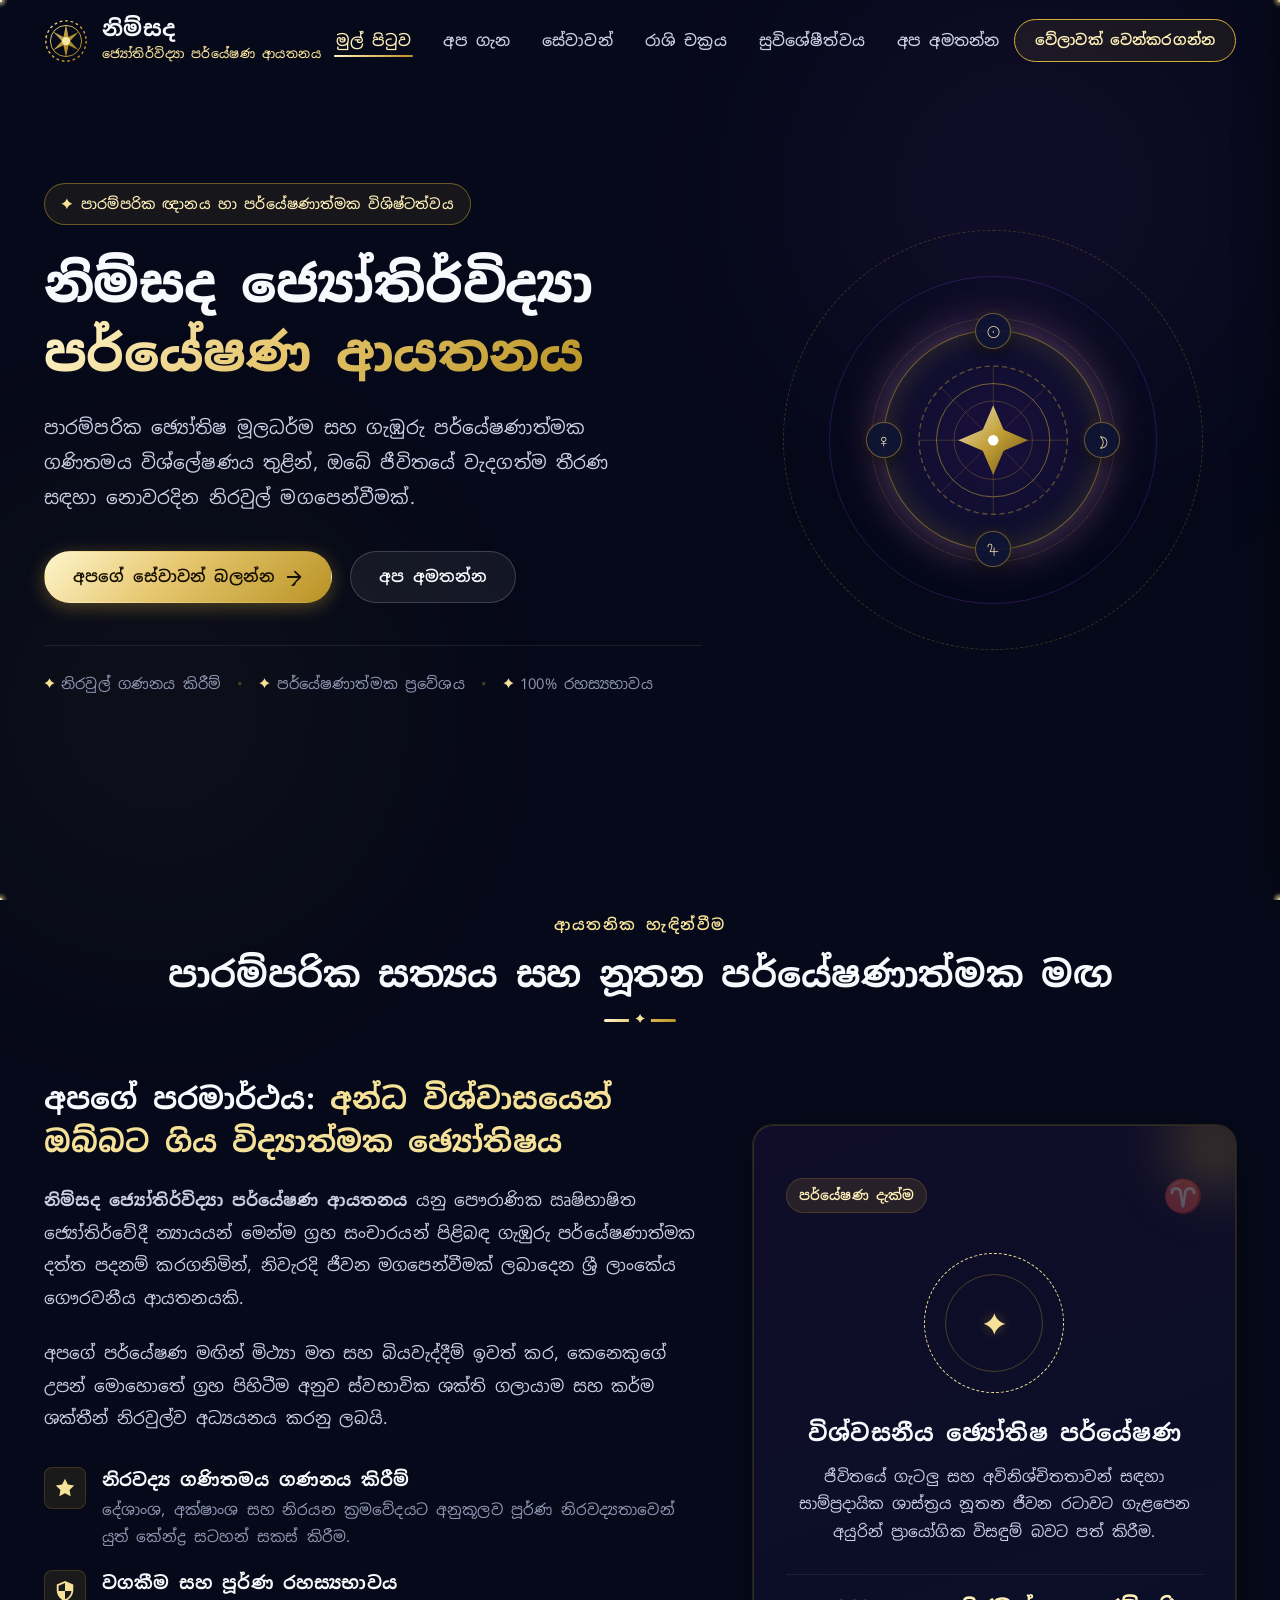
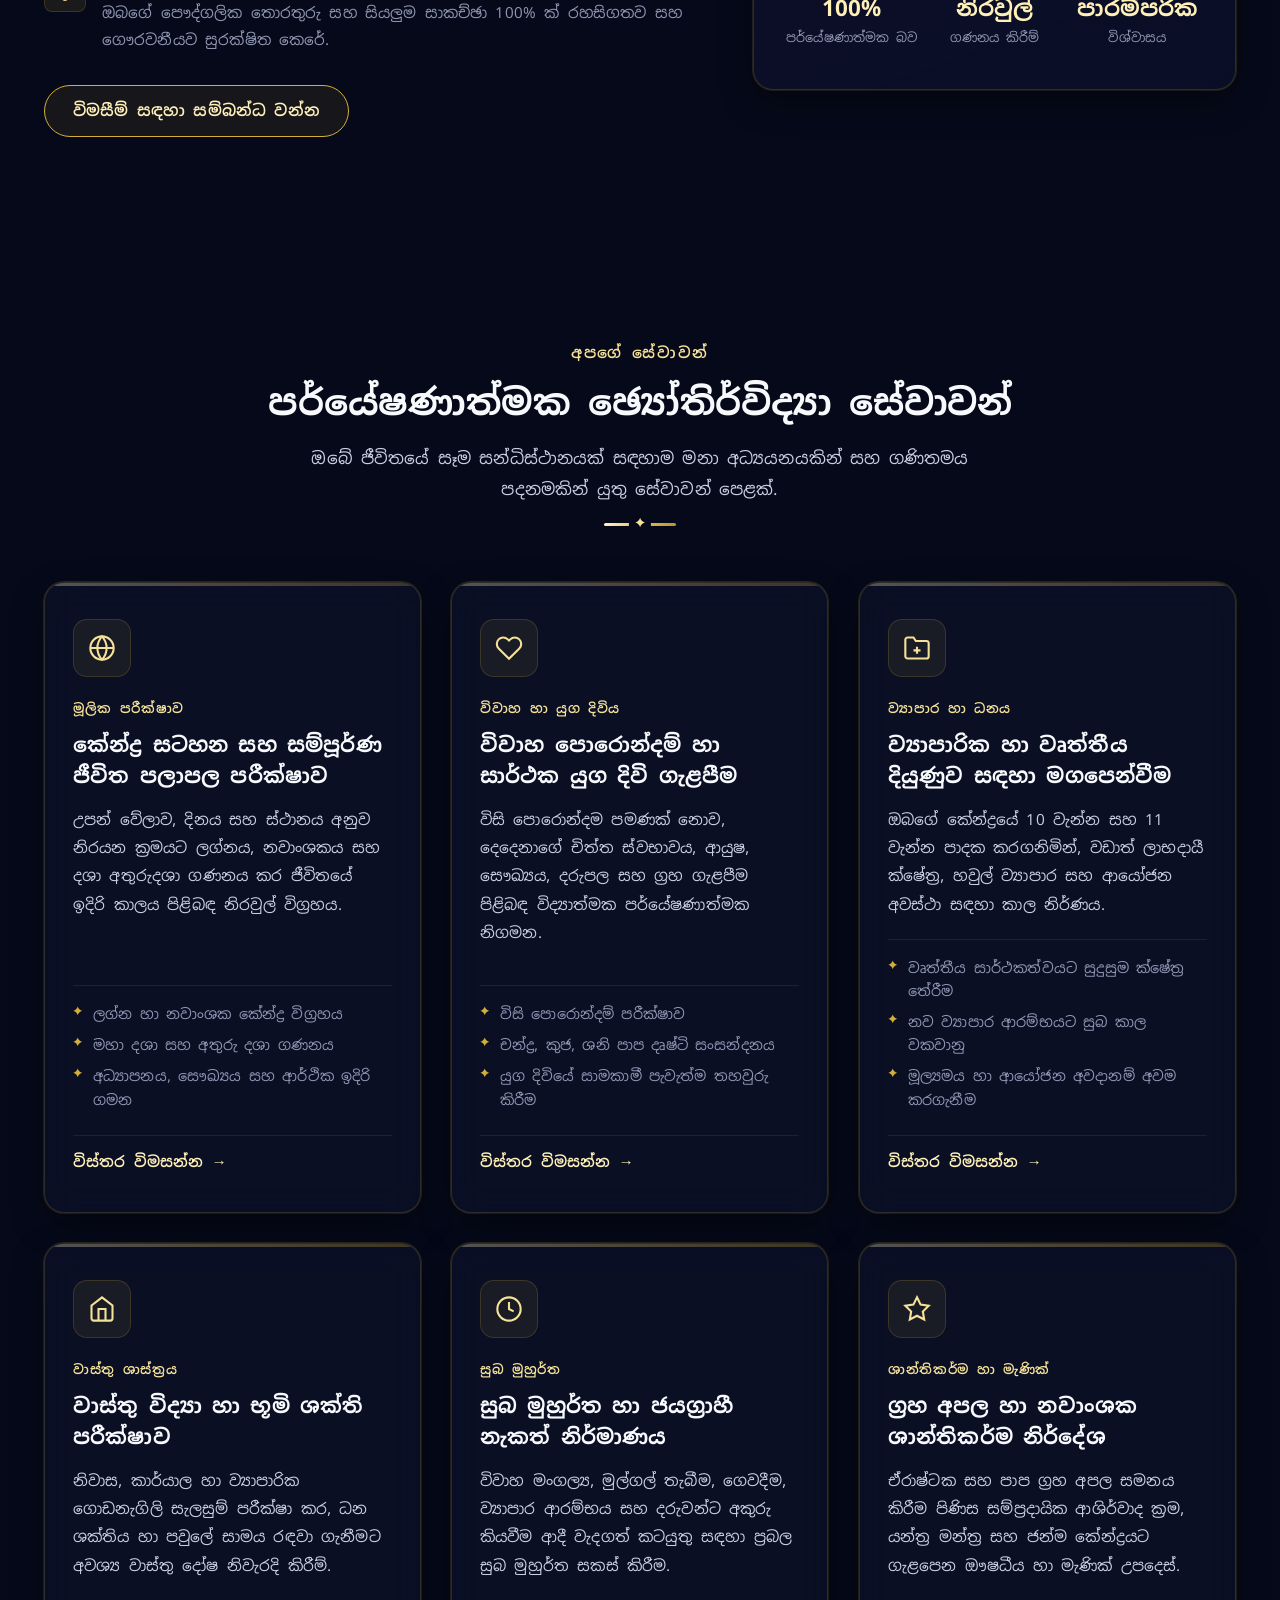
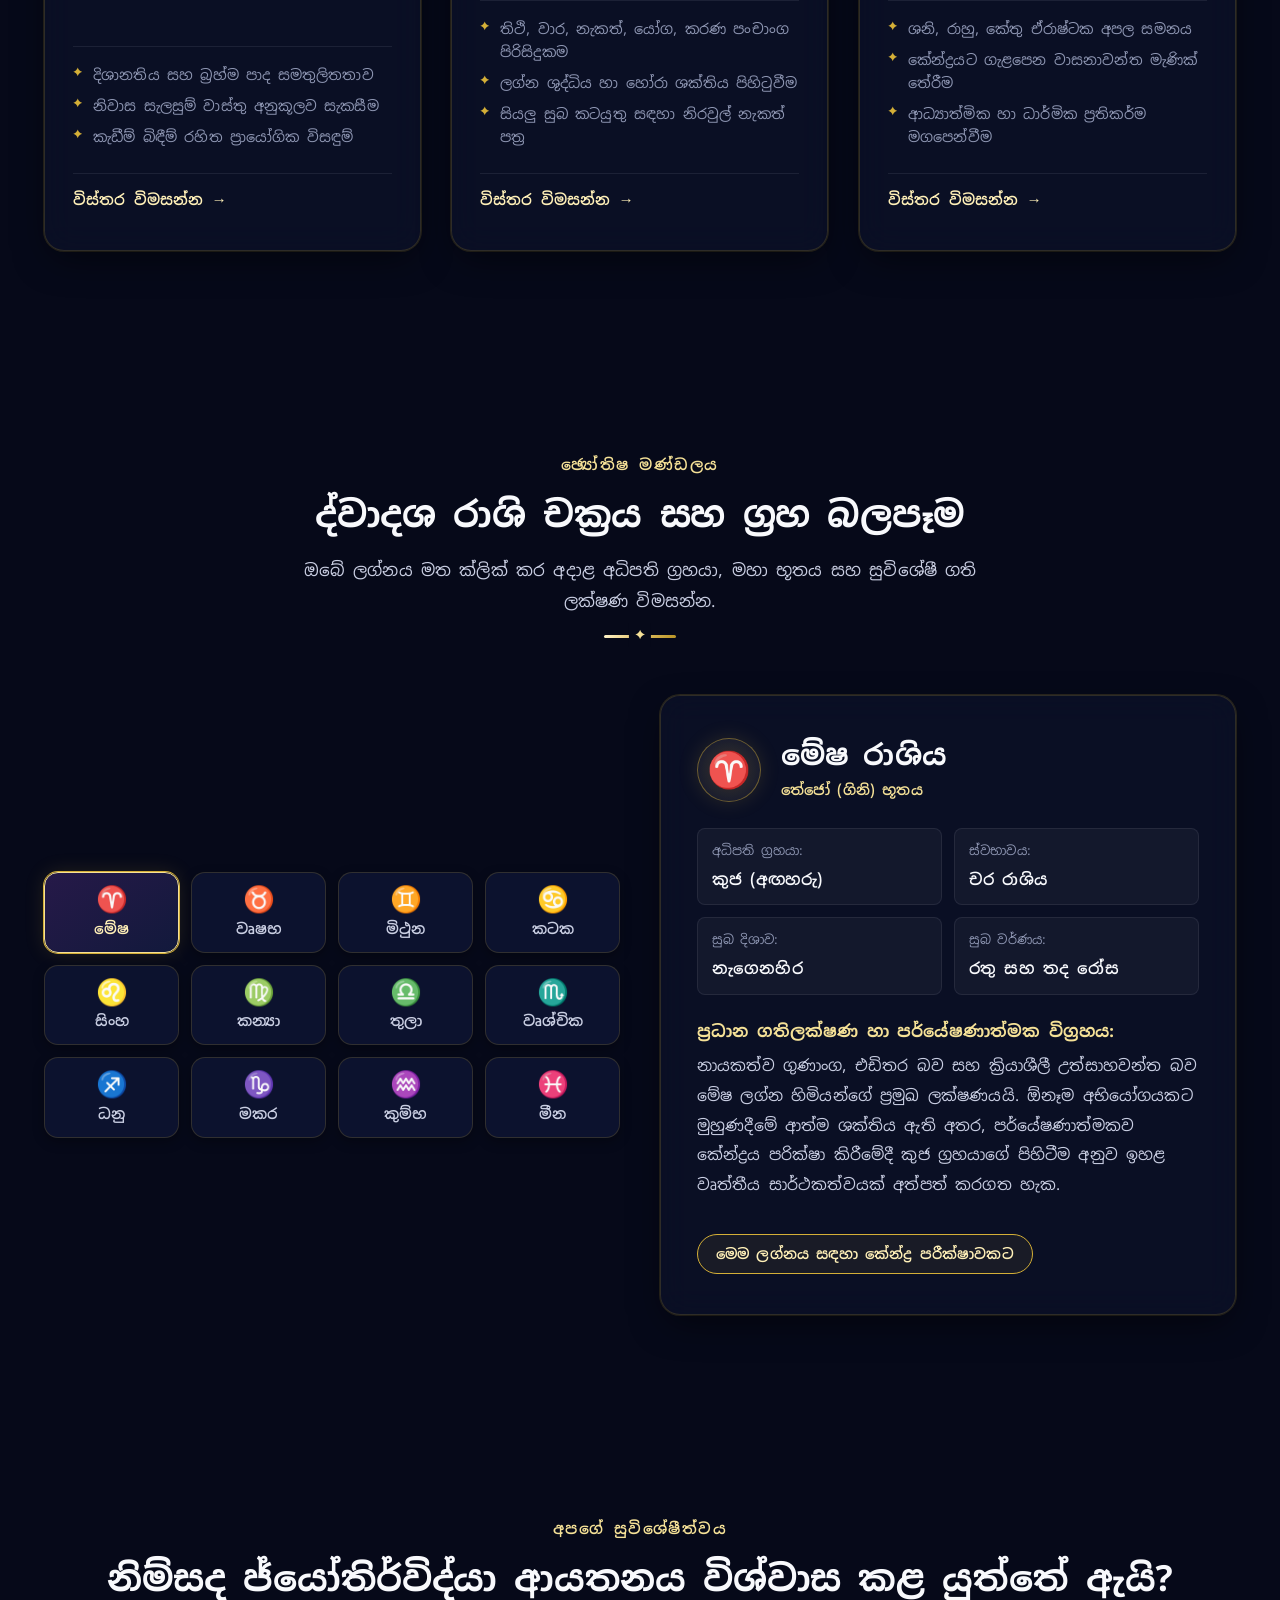
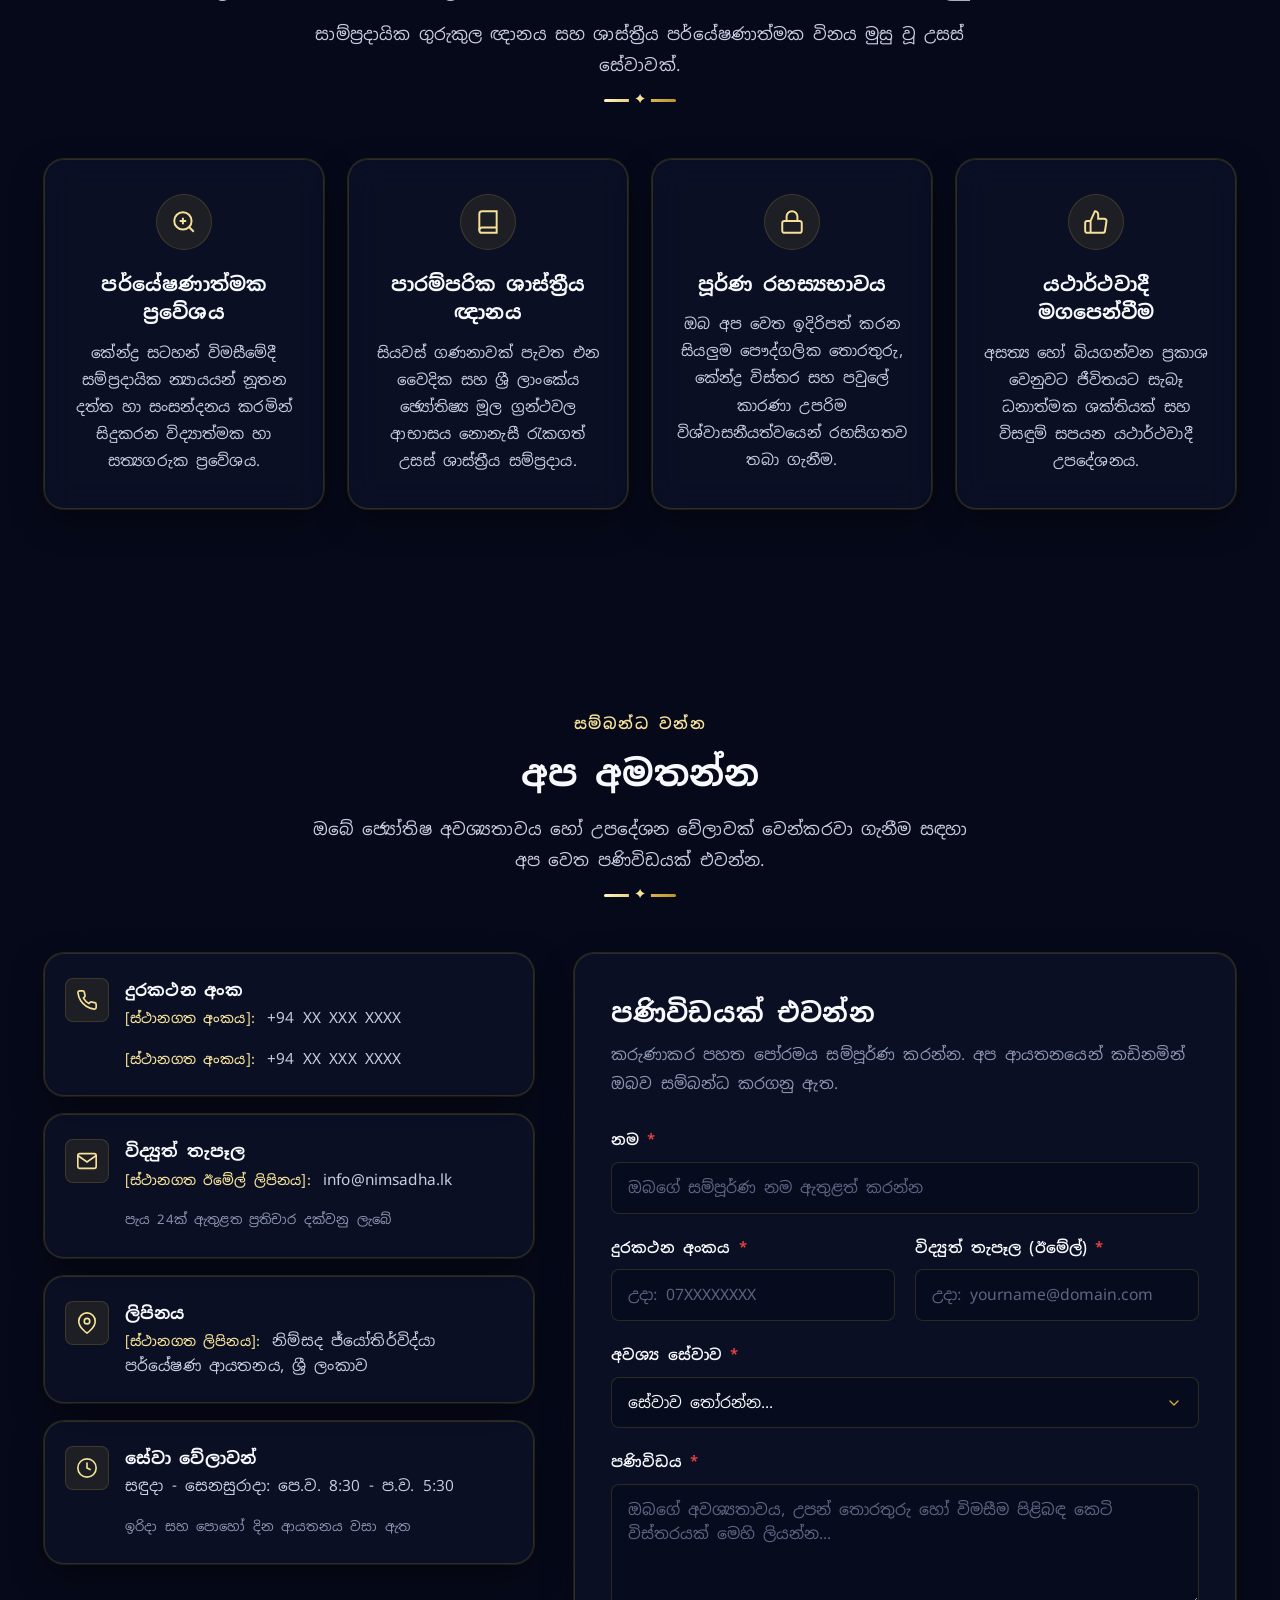
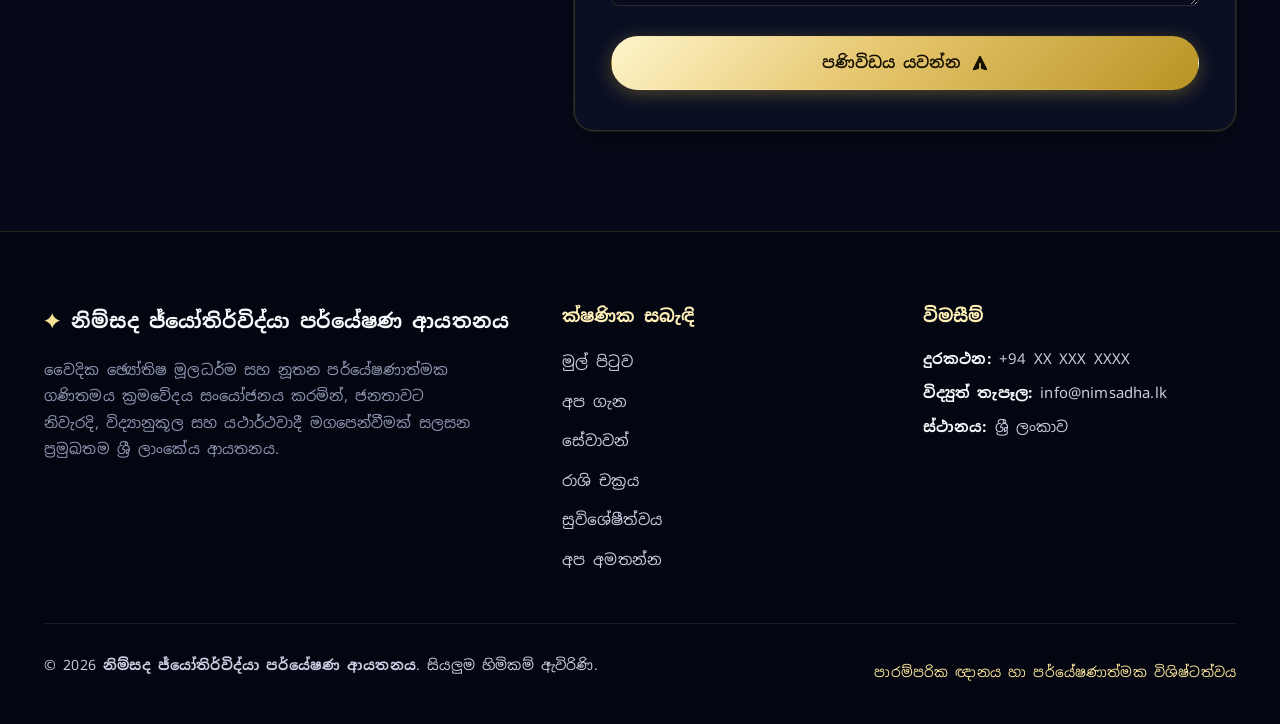
==== index.html @ 50352700 "Initial commit: Nimsadha Astrology Research Institute website" ====
<!DOCTYPE html>
<html lang="si">
<head>
  <meta charset="UTF-8">
  <meta name="viewport" content="width=device-width, initial-scale=1.0">
  <title>නිම්සද ජ්‍යෝතිර්විද්‍යා පර්යේෂණ ආයතනය | ජ්‍යෝතිර්විද්‍යා සේවාවන්</title>
  
  <!-- SEO & Meta Description -->
  <meta name="description" content="නිම්සද ජ්යෝතිර්විද්යා පර්යේෂණ ආයතනය - පාරම්පරික ඡ්‍යෝතිෂ ඥානය සහ නූතන පර්යේෂණාත්මක විශ්ලේෂණය තුළින් ජීවිතයට නිවැරදිම මගපෙන්වීම. කේන්ද්‍ර පරීක්ෂාව, විවාහ පොරොන්දම්, වාස්තු උපදෙස් සහ සුබ මුහුර්ත.">
  <meta name="keywords" content="ජ්‍යෝතිෂය, කේන්ද්‍ර පරීක්ෂාව, විවාහ පොරොන්දම්, වාස්තු විද්‍යාව, සුබ නැකත්, පලාපල, ජ්‍යෝතිර්විද්‍යා පර්යේෂණ, නිම්සද">
  <meta name="theme-color" content="#060919">

  <!-- Open Graph -->
  <meta property="og:title" content="නිම්සද ජ්යෝතිර්විද්යා පර්යේෂණ ආයතනය">
  <meta property="og:description" content="පාරම්පරික ඡ්‍යෝතිෂ ඥානය හා නූතන පර්යේෂණාත්මක විග්‍රහය තුළින් නිවැරදිම මගපෙන්වීම.">
  <meta property="og:type" content="website">

  <!-- Google Fonts: Noto Sans Sinhala -->
  <link rel="preconnect" href="https://fonts.googleapis.com">
  <link rel="preconnect" href="https://fonts.gstatic.com" crossorigin>
  <link href="https://fonts.googleapis.com/css2?family=Noto+Sans+Sinhala:wght@300;400;500;600;700;800&display=swap" rel="stylesheet">

  <!-- Stylesheet -->
  <link rel="stylesheet" href="style.css">
</head>
<body>

  <!-- Background Ambient Glow & Star Canvas -->
  <div class="ambient-glow ambient-glow-1"></div>
  <div class="ambient-glow ambient-glow-2"></div>
  <canvas id="star-canvas" class="star-canvas" aria-hidden="true"></canvas>

  <!-- ================= HEADER & NAVIGATION ================= -->
  <header class="site-header" id="site-header">
    <div class="container header-container">
      
      <!-- Brand Logo & Name -->
      <a href="#hero" class="brand-logo" aria-label="මුල් පිටුවට යන්න">
        <div class="logo-symbol" aria-hidden="true">
          <svg viewBox="0 0 48 48" fill="none" class="gold-svg">
            <circle cx="24" cy="24" r="22" stroke="url(#goldGrad)" stroke-width="1.5" stroke-dasharray="3 3"/>
            <circle cx="24" cy="24" r="17" stroke="url(#goldGrad)" stroke-width="1"/>
            <path d="M24 6L26.8 19.5L38 14L28.5 24L38 34L26.8 28.5L24 42L21.2 28.5L10 34L19.5 24L10 14L21.2 19.5L24 6Z" fill="url(#goldGrad)" opacity="0.85"/>
            <circle cx="24" cy="24" r="4.5" fill="#f8e7a2"/>
            <defs>
              <linearGradient id="goldGrad" x1="0%" y1="0%" x2="100%" y2="100%">
                <stop offset="0%" stop-color="#f5e197"/>
                <stop offset="50%" stop-color="#d4af37"/>
                <stop offset="100%" stop-color="#aa811a"/>
              </linearGradient>
            </defs>
          </svg>
        </div>
        <div class="brand-text">
          <span class="brand-title">නිම්සද</span>
          <span class="brand-sub">ජ්‍යෝතිර්විද්‍යා පර්යේෂණ ආයතනය</span>
        </div>
      </a>

      <!-- Desktop Navigation Menu -->
      <nav class="main-nav" aria-label="ප්‍රධාන මෙනුව">
        <ul class="nav-list">
          <li class="nav-item"><a href="#hero" class="nav-link active">මුල් පිටුව</a></li>
          <li class="nav-item"><a href="#about" class="nav-link">අප ගැන</a></li>
          <li class="nav-item"><a href="#services" class="nav-link">සේවාවන්</a></li>
          <li class="nav-item"><a href="#zodiac" class="nav-link">රාශි චක්‍රය</a></li>
          <li class="nav-item"><a href="#trust" class="nav-link">සුවිශේෂීත්වය</a></li>
          <li class="nav-item"><a href="#contact" class="nav-link">අප අමතන්න</a></li>
        </ul>
      </nav>

      <!-- Header CTA Button (Desktop) -->
      <div class="header-actions">
        <a href="#contact" class="btn btn-outline-gold header-cta">වේලාවක් වෙන්කරගන්න</a>
        
        <!-- Mobile Menu Toggle Button -->
        <button class="menu-toggle" id="menu-toggle" aria-label="මෙනුව විවෘත කරන්න" aria-expanded="false" aria-controls="mobile-drawer">
          <span class="hamburger-bar"></span>
          <span class="hamburger-bar"></span>
          <span class="hamburger-bar"></span>
        </button>
      </div>

    </div>

    <!-- Mobile Drawer Overlay -->
    <div class="mobile-drawer" id="mobile-drawer" aria-hidden="true">
      <div class="mobile-drawer-inner">
        <div class="mobile-drawer-header">
          <span class="mobile-brand-title">නිම්සද ජ්‍යෝතිර්විද්‍යා</span>
          <button class="drawer-close" id="drawer-close" aria-label="මෙනුව වසන්න">&times;</button>
        </div>
        <ul class="mobile-nav-list">
          <li><a href="#hero" class="mobile-nav-link">මුල් පිටුව</a></li>
          <li><a href="#about" class="mobile-nav-link">අප ගැන</a></li>
          <li><a href="#services" class="mobile-nav-link">සේවාවන්</a></li>
          <li><a href="#zodiac" class="mobile-nav-link">රාශි චක්‍රය</a></li>
          <li><a href="#trust" class="mobile-nav-link">සුවිශේෂීත්වය</a></li>
          <li><a href="#contact" class="mobile-nav-link">අප අමතන්න</a></li>
        </ul>
        <div class="mobile-drawer-footer">
          <a href="#contact" class="btn btn-gold w-100 mobile-cta-btn">උපදෙස් ලබාගන්න</a>
        </div>
      </div>
    </div>
    <div class="mobile-backdrop" id="mobile-backdrop"></div>
  </header>

  <main>
    <!-- ================= HERO SECTION ================= -->
    <section class="hero-section" id="hero">
      <div class="container hero-container">
        <div class="hero-content">
          
          <!-- Astrological Badge -->
          <div class="hero-badge reveal-fade">
            <span class="badge-sparkle">✦</span>
            <span>පාරම්පරික ඥානය හා පර්යේෂණාත්මක විශිෂ්ටත්වය</span>
          </div>

          <!-- Hero Main Title -->
          <h1 class="hero-title reveal-fade">
            නිම්සද ජ්‍යෝතිර්විද්‍යා<br>
            <span class="gold-gradient-text">පර්යේෂණ ආයතනය</span>
          </h1>

          <!-- Hero Subtitle -->
          <p class="hero-subtitle reveal-fade">
            පාරම්පරික ඡ්‍යෝතිෂ මූලධර්ම සහ ගැඹුරු පර්යේෂණාත්මක ගණිතමය විශ්ලේෂණය තුළින්, 
            ඔබේ ජීවිතයේ වැදගත්ම තීරණ සඳහා නොවරදින නිරවුල් මගපෙන්වීමක්.
          </p>

          <!-- Hero CTAs -->
          <div class="hero-buttons reveal-fade">
            <a href="#services" class="btn btn-gold">
              <span>අපගේ සේවාවන් බලන්න</span>
              <svg class="btn-arrow" viewBox="0 0 20 20" fill="currentColor">
                <path fill-rule="evenodd" d="M10.293 3.293a1 1 0 011.414 0l6 6a1 1 0 010 1.414l-6 6a1 1 0 010 1.414l-6 6a1 1 0 01-1.414-1.414L14.586 11H3a1 1 0 110-2h11.586l-4.293-4.293a1 1 0 010-1.414z" clip-rule="evenodd" />
              </svg>
            </a>
            <a href="#contact" class="btn btn-glass">අප අමතන්න</a>
          </div>

          <!-- Trust Badges Under Hero -->
          <div class="hero-features-ribbon reveal-fade">
            <div class="ribbon-item">
              <span class="ribbon-icon">✦</span>
              <span>නිරවුල් ගණනය කිරීම්</span>
            </div>
            <div class="ribbon-divider">•</div>
            <div class="ribbon-item">
              <span class="ribbon-icon">✦</span>
              <span>පර්යේෂණාත්මක ප්‍රවේශය</span>
            </div>
            <div class="ribbon-divider">•</div>
            <div class="ribbon-item">
              <span class="ribbon-icon">✦</span>
              <span>100% රහස්‍යභාවය</span>
            </div>
          </div>

        </div>

        <!-- Hero Celestial Orb Visual -->
        <div class="hero-visual reveal-scale">
          <div class="celestial-orbit-wrap">
            <div class="orbit-ring orbit-ring-outer"></div>
            <div class="orbit-ring orbit-ring-middle"></div>
            <div class="orbit-ring orbit-ring-inner"></div>
            
            <!-- Glowing Astrological Core -->
            <div class="celestial-core">
              <div class="moon-aura"></div>
              <div class="moon-crescent"></div>
              <div class="core-astrolabe" aria-hidden="true">
                <svg viewBox="0 0 200 200" fill="none" class="astrolabe-svg">
                  <!-- Central Geometry -->
                  <circle cx="100" cy="100" r="85" stroke="rgba(212, 175, 55, 0.4)" stroke-width="1.5" stroke-dasharray="6 4" />
                  <circle cx="100" cy="100" r="65" stroke="rgba(212, 175, 55, 0.6)" stroke-width="1" />
                  <circle cx="100" cy="100" r="45" stroke="rgba(212, 175, 55, 0.3)" stroke-width="1" />
                  
                  <!-- Twelve Ray Markers -->
                  <line x1="100" y1="15" x2="100" y2="185" stroke="rgba(212, 175, 55, 0.25)" stroke-width="1" />
                  <line x1="15" y1="100" x2="185" y2="100" stroke="rgba(212, 175, 55, 0.25)" stroke-width="1" />
                  <line x1="40" y1="40" x2="160" y2="160" stroke="rgba(212, 175, 55, 0.2)" stroke-width="1" />
                  <line x1="160" y1="40" x2="40" y2="160" stroke="rgba(212, 175, 55, 0.2)" stroke-width="1" />
                  
                  <!-- Central Star Symbol -->
                  <polygon points="100,60 112,88 140,100 112,112 100,140 88,112 60,100 88,88" fill="url(#coreGold)" opacity="0.9" />
                  <circle cx="100" cy="100" r="6" fill="#fff" />
                  <defs>
                    <linearGradient id="coreGold" x1="0%" y1="0%" x2="100%" y2="100%">
                      <stop offset="0%" stop-color="#fff5cc"/>
                      <stop offset="50%" stop-color="#d4af37"/>
                      <stop offset="100%" stop-color="#7a5a0c"/>
                    </linearGradient>
                  </defs>
                </svg>
              </div>

              <!-- Floating Planetary Spheres -->
              <div class="planet-node node-1" title="රවි / සූර්යයා"><span>☉</span></div>
              <div class="planet-node node-2" title="චන්ද්‍රයා"><span>☽</span></div>
              <div class="planet-node node-3" title="ගුරු / බ්‍රහස්පති"><span>♃</span></div>
              <div class="planet-node node-4" title="සිකුරු"><span>♀</span></div>
            </div>
          </div>
        </div>

      </div>
    </section>

    <!-- ================= ABOUT SECTION ================= -->
    <section class="about-section" id="about">
      <div class="container">
        
        <div class="section-header text-center reveal-fade">
          <div class="section-kicker">ආයතනික හැඳින්වීම</div>
          <h2 class="section-title">පාරම්පරික සත්‍යය සහ නූතන පර්යේෂණාත්මක මඟ</h2>
          <div class="gold-divider"></div>
        </div>

        <div class="about-grid">
          
          <!-- Left: Narrative Text -->
          <div class="about-narrative reveal-left">
            <h3 class="about-heading">
              අපගේ පරමාර්ථය: <span class="gold-text">අන්ධ විශ්වාසයෙන් ඔබ්බට ගිය විද්‍යාත්මක ඡ්‍යෝතිෂය</span>
            </h3>
            
            <p class="about-desc">
              <strong>නිම්සද ජ්‍යෝතිර්විද්‍යා පර්යේෂණ ආයතනය</strong> යනු පෞරාණික ඍෂිභාෂිත ජ්‍යෝතිර්වේදී න්‍යායයන් මෙන්ම ග්‍රහ සංචාරයන් පිළිබඳ ගැඹුරු පර්යේෂණාත්මක දත්ත පදනම් කරගනිමින්, නිවැරදි ජීවන මගපෙන්වීමක් ලබාදෙන ශ්‍රී ලාංකේය ගෞරවනීය ආයතනයකි.
            </p>

            <p class="about-desc">
              අපගේ පර්යේෂණ මඟින් මිථ්‍යා මත සහ බියවැද්දීම් ඉවත් කර, කෙනෙකුගේ උපන් මොහොතේ ග්‍රහ පිහිටීම අනුව ස්වභාවික ශක්ති ගලායාම සහ කර්ම ශක්තීන් නිරවුල්ව අධ්‍යයනය කරනු ලබයි.
            </p>

            <div class="about-highlights">
              <div class="highlight-item">
                <div class="highlight-icon">
                  <svg viewBox="0 0 24 24" fill="currentColor"><path d="M12 2L15.09 8.26L22 9.27L17 14.14L18.18 21.02L12 17.77L5.82 21.02L7 14.14L2 9.27L8.91 8.26L12 2Z"/></svg>
                </div>
                <div class="highlight-text">
                  <h4>නිරවද්‍ය ගණිතමය ගණනය කිරීම්</h4>
                  <p>දේශාංශ, අක්ෂාංශ සහ නිරයන ක්‍රමවේදයට අනුකූලව පූර්ණ නිරවද්‍යතාවෙන් යුත් කේන්ද්‍ර සටහන් සකස් කිරීම.</p>
                </div>
              </div>

              <div class="highlight-item">
                <div class="highlight-icon">
                  <svg viewBox="0 0 24 24" fill="currentColor"><path d="M12 1L3 5V11C3 16.55 6.84 21.74 12 23C17.16 21.74 21 16.55 21 11V5L12 1ZM12 11.99H19C18.47 16.11 15.72 19.78 12 20.93V12H5V6.3L12 3.19V11.99Z"/></svg>
                </div>
                <div class="highlight-text">
                  <h4>වගකීම සහ පූර්ණ රහස්‍යභාවය</h4>
                  <p>ඔබගේ පෞද්ගලික තොරතුරු සහ සියලුම සාකච්ඡා 100% ක් රහසිගතව සහ ගෞරවනීයව සුරක්ෂිත කෙරේ.</p>
                </div>
              </div>
            </div>

            <div class="about-cta">
              <a href="#contact" class="btn btn-outline-gold">විමසීම් සඳහා සම්බන්ධ වන්න</a>
            </div>
          </div>

          <!-- Right: Visual Glass Feature Card -->
          <div class="about-card-wrap reveal-right">
            <div class="about-feature-card glass-card">
              <div class="card-glow-element"></div>
              
              <div class="feature-card-header">
                <div class="card-badge">පර්යේෂණ දැක්ම</div>
                <span class="zodiac-symbol-bg">♈</span>
              </div>

              <div class="feature-mandala">
                <div class="mandala-ring outer"></div>
                <div class="mandala-ring middle"></div>
                <div class="mandala-core-icon">✦</div>
              </div>

              <h4 class="feature-card-title">විශ්වසනීය ඡ්‍යෝතිෂ පර්යේෂණ</h4>
              <p class="feature-card-desc">
                ජීවිතයේ ගැටලු සහ අවිනිශ්චිතතාවන් සඳහා සාම්ප්‍රදායික ශාස්ත්‍රය නූතන ජීවන රටාවට ගැළපෙන අයුරින් ප්‍රායෝගික විසඳුම් බවට පත් කිරීම.
              </p>

              <div class="stats-row">
                <div class="stat-box">
                  <span class="stat-number">100%</span>
                  <span class="stat-label">පර්යේෂණාත්මක බව</span>
                </div>
                <div class="stat-box">
                  <span class="stat-number">නිරවුල්</span>
                  <span class="stat-label">ගණනය කිරීම්</span>
                </div>
                <div class="stat-box">
                  <span class="stat-number">පාරම්පරික</span>
                  <span class="stat-label">විශ්වාසය</span>
                </div>
              </div>
            </div>
          </div>

        </div>

      </div>
    </section>

    <!-- ================= SERVICES SECTION ================= -->
    <section class="services-section" id="services">
      <div class="container">
        
        <div class="section-header text-center reveal-fade">
          <div class="section-kicker">අපගේ සේවාවන්</div>
          <h2 class="section-title">පර්යේෂණාත්මක ඡ්‍යෝතිර්විද්‍යා සේවාවන්</h2>
          <p class="section-desc">
            ඔබේ ජීවිතයේ සෑම සන්ධිස්ථානයක් සඳහාම මනා අධ්‍යයනයකින් සහ ගණිතමය පදනමකින් යුතු සේවාවන් පෙළක්.
          </p>
          <div class="gold-divider"></div>
        </div>

        <div class="services-grid">
          
          <!-- Service 1 -->
          <article class="service-card glass-card reveal-up" data-delay="100">
            <div class="service-icon-wrap">
              <svg viewBox="0 0 24 24" fill="none" stroke="currentColor" stroke-width="1.8" class="service-svg">
                <circle cx="12" cy="12" r="10"/>
                <path d="M12 2a15.3 15.3 0 0 1 4 10 15.3 15.3 0 0 1-4 10 15.3 15.3 0 0 1-4-10 15.3 15.3 0 0 1 4-10z"/>
                <path d="M2 12h20"/>
              </svg>
            </div>
            <div class="service-tag">මූලික පරීක්ෂාව</div>
            <h3 class="service-title">කේන්ද්‍ර සටහන සහ සම්පූර්ණ ජීවිත පලාපල පරීක්ෂාව</h3>
            <p class="service-desc">
              උපන් වේලාව, දිනය සහ ස්ථානය අනුව නිරයන ක්‍රමයට ලග්නය, නවාංශකය සහ දශා අතුරුදශා ගණනය කර ජීවිතයේ ඉදිරි කාලය පිළිබඳ නිරවුල් විග්‍රහය.
            </p>
            <ul class="service-points">
              <li>ලග්න හා නවාංශක කේන්ද්‍ර විග්‍රහය</li>
              <li>මහා දශා සහ අතුරු දශා ගණනය</li>
              <li>අධ්‍යාපනය, සෞඛ්‍යය සහ ආර්ථික ඉදිරි ගමන</li>
            </ul>
            <a href="#contact" class="service-link">
              <span>විස්තර විමසන්න</span>
              <span class="link-arrow">→</span>
            </a>
          </article>

          <!-- Service 2 -->
          <article class="service-card glass-card reveal-up" data-delay="200">
            <div class="service-icon-wrap">
              <svg viewBox="0 0 24 24" fill="none" stroke="currentColor" stroke-width="1.8" class="service-svg">
                <path d="M20.84 4.61a5.5 5.5 0 0 0-7.78 0L12 5.67l-1.06-1.06a5.5 5.5 0 0 0-7.78 7.78l1.06 1.06L12 21.23l7.78-7.78 1.06-1.06a5.5 5.5 0 0 0 0-7.78z"/>
              </svg>
            </div>
            <div class="service-tag">විවාහ හා යුග දිවිය</div>
            <h3 class="service-title">විවාහ පොරොන්දම් හා සාර්ථක යුග දිවි ගැළපීම</h3>
            <p class="service-desc">
              විසි පොරොන්දම පමණක් නොව, දෙදෙනාගේ චිත්ත ස්වභාවය, ආයුෂ, සෞඛ්‍යය, දරුපල සහ ග්‍රහ ගැළපීම පිළිබඳ විද්‍යාත්මක පර්යේෂණාත්මක නිගමන.
            </p>
            <ul class="service-points">
              <li>විසි පොරොන්දම් පරීක්ෂාව</li>
              <li>චන්ද්‍ර, කුජ, ශනි පාප දෘෂ්ටි සංසන්දනය</li>
              <li>යුග දිවියේ සාමකාමී පැවැත්ම තහවුරු කිරීම</li>
            </ul>
            <a href="#contact" class="service-link">
              <span>විස්තර විමසන්න</span>
              <span class="link-arrow">→</span>
            </a>
          </article>

          <!-- Service 3 -->
          <article class="service-card glass-card reveal-up" data-delay="300">
            <div class="service-icon-wrap">
              <svg viewBox="0 0 24 24" fill="none" stroke="currentColor" stroke-width="1.8" class="service-svg">
                <path d="M22 19a2 2 0 0 1-2 2H4a2 2 0 0 1-2-2V5a2 2 0 0 1 2-2h5l2 3h9a2 2 0 0 1 2 2z"/>
                <polyline points="12 11 12 17"/>
                <polyline points="9 14 15 14"/>
              </svg>
            </div>
            <div class="service-tag">ව්‍යාපාර හා ධනය</div>
            <h3 class="service-title">ව්‍යාපාරික හා වෘත්තීය දියුණුව සඳහා මගපෙන්වීම</h3>
            <p class="service-desc">
              ඔබගේ කේන්ද්‍රයේ 10 වැන්න සහ 11 වැන්න පාදක කරගනිමින්, වඩාත් ලාභදායී ක්ෂේත්‍ර, හවුල් ව්‍යාපාර සහ ආයෝජන අවස්ථා සඳහා කාල නිර්ණය.
            </p>
            <ul class="service-points">
              <li>වෘත්තීය සාර්ථකත්වයට සුදුසුම ක්ෂේත්‍ර තේරීම</li>
              <li>නව ව්‍යාපාර ආරම්භයට සුබ කාල වකවානු</li>
              <li>මූල්‍යමය හා ආයෝජන අවදානම් අවම කරගැනීම</li>
            </ul>
            <a href="#contact" class="service-link">
              <span>විස්තර විමසන්න</span>
              <span class="link-arrow">→</span>
            </a>
          </article>

          <!-- Service 4 -->
          <article class="service-card glass-card reveal-up" data-delay="400">
            <div class="service-icon-wrap">
              <svg viewBox="0 0 24 24" fill="none" stroke="currentColor" stroke-width="1.8" class="service-svg">
                <path d="M3 9l9-7 9 7v11a2 2 0 0 1-2 2H5a2 2 0 0 1-2-2z"/>
                <polyline points="9 22 9 12 15 12 15 22"/>
              </svg>
            </div>
            <div class="service-tag">වාස්තු ශාස්ත්‍රය</div>
            <h3 class="service-title">වාස්තු විද්‍යා හා භූමි ශක්ති පරීක්ෂාව</h3>
            <p class="service-desc">
              නිවාස, කාර්යාල හා ව්‍යාපාරික ගොඩනැගිලි සැලසුම් පරීක්ෂා කර, ධන ශක්තිය හා පවුලේ සාමය රඳවා ගැනීමට අවශ්‍ය වාස්තු දෝෂ නිවැරදි කිරීම්.
            </p>
            <ul class="service-points">
              <li>දිශානතිය සහ බ්‍රහ්ම පාද සමතුලිතතාව</li>
              <li>නිවාස සැලසුම් වාස්තු අනුකූලව සැකසීම</li>
              <li>කැඩීම් බිඳීම් රහිත ප්‍රායෝගික විසඳුම්</li>
            </ul>
            <a href="#contact" class="service-link">
              <span>විස්තර විමසන්න</span>
              <span class="link-arrow">→</span>
            </a>
          </article>

          <!-- Service 5 -->
          <article class="service-card glass-card reveal-up" data-delay="500">
            <div class="service-icon-wrap">
              <svg viewBox="0 0 24 24" fill="none" stroke="currentColor" stroke-width="1.8" class="service-svg">
                <circle cx="12" cy="12" r="10"/>
                <polyline points="12 6 12 12 16 14"/>
              </svg>
            </div>
            <div class="service-tag">සුබ මුහුර්ත</div>
            <h3 class="service-title">සුබ මුහුර්ත හා ජයග්‍රාහී නැකත් නිර්මාණය</h3>
            <p class="service-desc">
              විවාහ මංගල්‍ය, මුල්ගල් තැබීම, ගෙවදීම, ව්‍යාපාර ආරම්භය සහ දරුවන්ට අකුරු කියවීම ආදී වැදගත් කටයුතු සඳහා ප්‍රබල සුබ මුහුර්ත සකස් කිරීම.
            </p>
            <ul class="service-points">
              <li>තිථි, වාර, නැකත්, යෝග, කරණ පංචාංග පිරිසිදුකම</li>
              <li>ලග්න ශුද්ධිය හා හෝරා ශක්තිය පිහිටුවීම</li>
              <li>සියලු සුබ කටයුතු සඳහා නිරවුල් නැකත් පත්‍ර</li>
            </ul>
            <a href="#contact" class="service-link">
              <span>විස්තර විමසන්න</span>
              <span class="link-arrow">→</span>
            </a>
          </article>

          <!-- Service 6 -->
          <article class="service-card glass-card reveal-up" data-delay="600">
            <div class="service-icon-wrap">
              <svg viewBox="0 0 24 24" fill="none" stroke="currentColor" stroke-width="1.8" class="service-svg">
                <polygon points="12 2 15.09 8.26 22 9.27 17 14.14 18.18 21.02 12 17.77 5.82 21.02 7 14.14 2 9.27 8.91 8.26 12 2"/>
              </svg>
            </div>
            <div class="service-tag">ශාන්තිකර්ම හා මැණික්</div>
            <h3 class="service-title">ග්‍රහ අපල හා නවාංශක ශාන්තිකර්ම නිර්දේශ</h3>
            <p class="service-desc">
              ඒරාෂ්ටක සහ පාප ග්‍රහ අපල සමනය කිරීම පිණිස සම්ප්‍රදායික ආශිර්වාද ක්‍රම, යන්ත්‍ර මන්ත්‍ර සහ ජන්ම කේන්ද්‍රයට ගැළපෙන ඖෂධීය හා මැණික් උපදෙස්.
            </p>
            <ul class="service-points">
              <li>ශනි, රාහු, කේතු ඒරාෂ්ටක අපල සමනය</li>
              <li>කේන්ද්‍රයට ගැළපෙන වාසනාවන්ත මැණික් තේරීම</li>
              <li>ආධ්‍යාත්මික හා ධාර්මික ප්‍රතිකර්ම මගපෙන්වීම</li>
            </ul>
            <a href="#contact" class="service-link">
              <span>විස්තර විමසන්න</span>
              <span class="link-arrow">→</span>
            </a>
          </article>

        </div>

      </div>
    </section>

    <!-- ================= SPECIAL ASTROLOGY VISUAL SECTION: 12 ZODIAC ================= -->
    <section class="zodiac-section" id="zodiac">
      <div class="container">
        
        <div class="section-header text-center reveal-fade">
          <div class="section-kicker">ඡ්‍යෝතිෂ මණ්ඩලය</div>
          <h2 class="section-title">ද්වාදශ රාශි චක්‍රය සහ ග්‍රහ බලපෑම</h2>
          <p class="section-desc">
            ඔබේ ලග්නය මත ක්ලික් කර අදාළ අධිපති ග්‍රහයා, මහා භූතය සහ සුවිශේෂී ගති ලක්ෂණ විමසන්න.
          </p>
          <div class="gold-divider"></div>
        </div>

        <div class="zodiac-layout">
          
          <!-- Zodiac Grid Selector -->
          <div class="zodiac-wheel-grid reveal-scale" id="zodiac-buttons-container">
            <button class="zodiac-btn active" data-zodiac="0" aria-label="මේෂ රාශිය">
              <span class="z-glyph">♈</span>
              <span class="z-name">මේෂ</span>
            </button>
            <button class="zodiac-btn" data-zodiac="1" aria-label="වෘෂභ රාශිය">
              <span class="z-glyph">♉</span>
              <span class="z-name">වෘෂභ</span>
            </button>
            <button class="zodiac-btn" data-zodiac="2" aria-label="මිථුන රාශිය">
              <span class="z-glyph">♊</span>
              <span class="z-name">මිථුන</span>
            </button>
            <button class="zodiac-btn" data-zodiac="3" aria-label="කටක රාශිය">
              <span class="z-glyph">♋</span>
              <span class="z-name">කටක</span>
            </button>
            <button class="zodiac-btn" data-zodiac="4" aria-label="සිංහ රාශිය">
              <span class="z-glyph">♌</span>
              <span class="z-name">සිංහ</span>
            </button>
            <button class="zodiac-btn" data-zodiac="5" aria-label="කන්‍යා රාශිය">
              <span class="z-glyph">♍</span>
              <span class="z-name">කන්‍යා</span>
            </button>
            <button class="zodiac-btn" data-zodiac="6" aria-label="තුලා රාශිය">
              <span class="z-glyph">♎</span>
              <span class="z-name">තුලා</span>
            </button>
            <button class="zodiac-btn" data-zodiac="7" aria-label="වෘශ්චික රාශිය">
              <span class="z-glyph">♏</span>
              <span class="z-name">වෘශ්චික</span>
            </button>
            <button class="zodiac-btn" data-zodiac="8" aria-label="ධනු රාශිය">
              <span class="z-glyph">♐</span>
              <span class="z-name">ධනු</span>
            </button>
            <button class="zodiac-btn" data-zodiac="9" aria-label="මකර රාශිය">
              <span class="z-glyph">♑</span>
              <span class="z-name">මකර</span>
            </button>
            <button class="zodiac-btn" data-zodiac="10" aria-label="කුම්භ රාශිය">
              <span class="z-glyph">♒</span>
              <span class="z-name">කුම්භ</span>
            </button>
            <button class="zodiac-btn" data-zodiac="11" aria-label="මීන රාශිය">
              <span class="z-glyph">♓</span>
              <span class="z-name">මීන</span>
            </button>
          </div>

          <!-- Zodiac Dynamic Detail Card -->
          <div class="zodiac-display-card glass-card reveal-right" id="zodiac-detail-box">
            <div class="zodiac-card-inner">
              
              <div class="zodiac-header-row">
                <div class="zodiac-icon-badge" id="zodiac-icon">♈</div>
                <div>
                  <h3 class="zodiac-display-title" id="zodiac-title">මේෂ රාශිය</h3>
                  <div class="zodiac-element-tag" id="zodiac-element">තේජෝ (ගිනි) භූතය</div>
                </div>
              </div>

              <div class="zodiac-stats-grid">
                <div class="z-stat-pill">
                  <span class="z-stat-label">අධිපති ග්‍රහයා:</span>
                  <span class="z-stat-val" id="zodiac-ruler">කුජ (අඟහරු)</span>
                </div>
                <div class="z-stat-pill">
                  <span class="z-stat-label">ස්වභාවය:</span>
                  <span class="z-stat-val" id="zodiac-nature">චර රාශිය</span>
                </div>
                <div class="z-stat-pill">
                  <span class="z-stat-label">සුබ දිශාව:</span>
                  <span class="z-stat-val" id="zodiac-direction">නැගෙනහිර</span>
                </div>
                <div class="z-stat-pill">
                  <span class="z-stat-label">සුබ වර්ණය:</span>
                  <span class="z-stat-val" id="zodiac-color">රතු සහ තද රෝස</span>
                </div>
              </div>

              <div class="zodiac-desc-wrap">
                <h4 class="zodiac-desc-head">ප්‍රධාන ගතිලක්ෂණ හා පර්යේෂණාත්මක විග්‍රහය:</h4>
                <p class="zodiac-desc-text" id="zodiac-description">
                  නායකත්ව ගුණාංග, එඩිතර බව සහ ක්‍රියාශීලී උත්සාහවන්ත බව මේෂ ලග්න හිමියන්ගේ ප්‍රමුඛ ලක්ෂණයයි. ඕනෑම අභියෝගයකට මුහුණදීමේ ආත්ම ශක්තිය ඇති අතර, පර්යේෂණාත්මකව කේන්ද්‍රය පරික්ෂා කිරීමේදී කුජ ග්‍රහයාගේ පිහිටීම අනුව ඉහළ වෘත්තීය සාර්ථකත්වයක් අත්පත් කරගත හැක.
                </p>
              </div>

              <div class="zodiac-card-action">
                <a href="#contact" class="btn btn-outline-gold btn-sm">මෙම ලග්නය සඳහා කේන්ද්‍ර පරීක්ෂාවකට</a>
              </div>

            </div>
          </div>

        </div>

      </div>
    </section>

    <!-- ================= WHY CHOOSE US / TRUST SECTION ================= -->
    <section class="trust-section" id="trust">
      <div class="container">
        
        <div class="section-header text-center reveal-fade">
          <div class="section-kicker">අපගේ සුවිශේෂීත්වය</div>
          <h2 class="section-title">නිම්සද ජ්යෝතිර්විද්යා ආයතනය විශ්වාස කළ යුත්තේ ඇයි?</h2>
          <p class="section-desc">
            සාම්ප්‍රදායික ගුරුකුල ඥානය සහ ශාස්ත්‍රීය පර්යේෂණාත්මක විනය මුසු වූ උසස් සේවාවක්.
          </p>
          <div class="gold-divider"></div>
        </div>

        <div class="trust-grid">
          
          <!-- Pillar 1 -->
          <div class="trust-card glass-card reveal-up" data-delay="100">
            <div class="trust-icon-box">
              <svg viewBox="0 0 24 24" fill="none" stroke="currentColor" stroke-width="1.8">
                <circle cx="11" cy="11" r="8"/>
                <line x1="21" y1="21" x2="16.65" y2="16.65"/>
                <line x1="11" y1="8" x2="11" y2="14"/>
                <line x1="8" y1="11" x2="14" y2="11"/>
              </svg>
            </div>
            <h3 class="trust-title">පර්යේෂණාත්මක ප්‍රවේශය</h3>
            <p class="trust-desc">
              කේන්ද්‍ර සටහන් විමසීමේදී සම්ප්‍රදායික න්‍යායයන් නූතන දත්ත හා සංසන්දනය කරමින් සිදුකරන විද්‍යාත්මක හා සත්‍යගරුක ප්‍රවේශය.
            </p>
          </div>

          <!-- Pillar 2 -->
          <div class="trust-card glass-card reveal-up" data-delay="200">
            <div class="trust-icon-box">
              <svg viewBox="0 0 24 24" fill="none" stroke="currentColor" stroke-width="1.8">
                <path d="M4 19.5A2.5 2.5 0 0 1 6.5 17H20"/>
                <path d="M6.5 2H20v20H6.5A2.5 2.5 0 0 1 4 19.5v-15A2.5 2.5 0 0 1 6.5 2z"/>
              </svg>
            </div>
            <h3 class="trust-title">පාරම්පරික ශාස්ත්‍රීය ඥානය</h3>
            <p class="trust-desc">
              සියවස් ගණනාවක් පැවත එන වෛදික සහ ශ්‍රී ලාංකේය ඡ්‍යෝතිෂ්‍ය මූල ග්‍රන්ථවල ආභාසය නොනැසී රැකගත් උසස් ශාස්ත්‍රීය සම්ප්‍රදාය.
            </p>
          </div>

          <!-- Pillar 3 -->
          <div class="trust-card glass-card reveal-up" data-delay="300">
            <div class="trust-icon-box">
              <svg viewBox="0 0 24 24" fill="none" stroke="currentColor" stroke-width="1.8">
                <rect x="3" y="11" width="18" height="11" rx="2" ry="2"/>
                <path d="M7 11V7a5 5 0 0 1 10 0v4"/>
              </svg>
            </div>
            <h3 class="trust-title">පූර්ණ රහස්‍යභාවය</h3>
            <p class="trust-desc">
              ඔබ අප වෙත ඉදිරිපත් කරන සියලුම පෞද්ගලික තොරතුරු, කේන්ද්‍ර විස්තර සහ පවුලේ කාරණා උපරිම විශ්වාසනීයත්වයෙන් රහසිගතව තබා ගැනීම.
            </p>
          </div>

          <!-- Pillar 4 -->
          <div class="trust-card glass-card reveal-up" data-delay="400">
            <div class="trust-icon-box">
              <svg viewBox="0 0 24 24" fill="none" stroke="currentColor" stroke-width="1.8">
                <path d="M14 9V5a3 3 0 0 0-3-3l-4 9v11h11.28a2 2 0 0 0 2-1.7l1.38-9a2 2 0 0 0-2-2.3zM7 22H4a2 2 0 0 1-2-2v-7a2 2 0 0 1 2-2h3"/>
              </svg>
            </div>
            <h3 class="trust-title">යථාර්ථවාදී මගපෙන්වීම</h3>
            <p class="trust-desc">
              අසත්‍ය හෝ බියගන්වන ප්‍රකාශ වෙනුවට ජීවිතයට සැබෑ ධනාත්මක ශක්තියක් සහ විසඳුම් සපයන යථාර්ථවාදී උපදේශනය.
            </p>
          </div>

        </div>

      </div>
    </section>

    <!-- ================= CONTACT SECTION ================= -->
    <section class="contact-section" id="contact">
      <div class="container">
        
        <div class="section-header text-center reveal-fade">
          <div class="section-kicker">සම්බන්ධ වන්න</div>
          <h2 class="section-title">අප අමතන්න</h2>
          <p class="section-desc">
            ඔබේ ජ්‍යෝතිෂ අවශ්‍යතාවය හෝ උපදේශන වේලාවක් වෙන්කරවා ගැනීම සඳහා අප වෙත පණිවිඩයක් එවන්න.
          </p>
          <div class="gold-divider"></div>
        </div>

        <div class="contact-grid">
          
          <!-- Contact Info Cards (Left Column) -->
          <div class="contact-info-panel reveal-left">
            
            <div class="contact-card glass-card">
              <div class="contact-card-icon">
                <svg viewBox="0 0 24 24" fill="none" stroke="currentColor" stroke-width="1.8">
                  <path d="M22 16.92v3a2 2 0 0 1-2.18 2 19.79 19.79 0 0 1-8.63-3.07 19.5 19.5 0 0 1-6-6 19.79 19.79 0 0 1-3.07-8.67A2 2 0 0 1 4.11 2h3a2 2 0 0 1 2 1.72 12.84 12.84 0 0 0 .7 2.81 2 2 0 0 1-.45 2.11L8.09 9.91a16 16 0 0 0 6 6l1.27-1.27a2 2 0 0 1 2.11-.45 12.84 12.84 0 0 0 2.81.7A2 2 0 0 1 22 16.92z"/>
                </svg>
              </div>
              <div class="contact-card-content">
                <h4 class="contact-card-title">දුරකථන අංක</h4>
                <p class="contact-card-val"><span class="placeholder-label">[ස්ථානගත අංකය]:</span> +94 XX XXX XXXX</p>
                <p class="contact-card-val"><span class="placeholder-label">[ස්ථානගත අංකය]:</span> +94 XX XXX XXXX</p>
              </div>
            </div>

            <div class="contact-card glass-card">
              <div class="contact-card-icon">
                <svg viewBox="0 0 24 24" fill="none" stroke="currentColor" stroke-width="1.8">
                  <path d="M4 4h16c1.1 0 2 .9 2 2v12c0 1.1-.9 2-2 2H4c-1.1 0-2-.9-2-2V6c0-1.1.9-2 2-2z"/>
                  <polyline points="22,6 12,13 2,6"/>
                </svg>
              </div>
              <div class="contact-card-content">
                <h4 class="contact-card-title">විද්‍යුත් තැපෑල</h4>
                <p class="contact-card-val"><span class="placeholder-label">[ස්ථානගත ඊමේල් ලිපිනය]:</span> info@nimsadha.lk</p>
                <p class="contact-card-sub">පැය 24ක් ඇතුළත ප්‍රතිචාර දක්වනු ලැබේ</p>
              </div>
            </div>

            <div class="contact-card glass-card">
              <div class="contact-card-icon">
                <svg viewBox="0 0 24 24" fill="none" stroke="currentColor" stroke-width="1.8">
                  <path d="M21 10c0 7-9 13-9 13s-9-6-9-13a9 9 0 0 1 18 0z"/>
                  <circle cx="12" cy="10" r="3"/>
                </svg>
              </div>
              <div class="contact-card-content">
                <h4 class="contact-card-title">ලිපිනය</h4>
                <p class="contact-card-val"><span class="placeholder-label">[ස්ථානගත ලිපිනය]:</span> නිම්සද ජ්යෝතිර්විද්යා පර්යේෂණ ආයතනය, ශ්‍රී ලංකාව</p>
              </div>
            </div>

            <div class="contact-card glass-card">
              <div class="contact-card-icon">
                <svg viewBox="0 0 24 24" fill="none" stroke="currentColor" stroke-width="1.8">
                  <circle cx="12" cy="12" r="10"/>
                  <polyline points="12 6 12 12 16 14"/>
                </svg>
              </div>
              <div class="contact-card-content">
                <h4 class="contact-card-title">සේවා වේලාවන්</h4>
                <p class="contact-card-val">සඳුදා - සෙනසුරාදා: පෙ.ව. 8:30 - ප.ව. 5:30</p>
                <p class="contact-card-sub">ඉරිදා සහ පොහෝ දින ආයතනය වසා ඇත</p>
              </div>
            </div>

          </div>

          <!-- Contact Form (Right Column) -->
          <div class="contact-form-panel reveal-right">
            <div class="form-container glass-card">
              
              <h3 class="form-panel-title">පණිවිඩයක් එවන්න</h3>
              <p class="form-panel-desc">කරුණාකර පහත පෝරමය සම්පූර්ණ කරන්න. අප ආයතනයෙන් කඩිනමින් ඔබව සම්බන්ධ කරගනු ඇත.</p>

              <!-- Success Message Banner (Hidden by default) -->
              <div class="form-status-alert success" id="form-success-banner" role="alert" style="display: none;">
                <div class="alert-icon">✓</div>
                <div class="alert-content">
                  <strong>ස්තූතියි!</strong> ඔබගේ පණිවිඩය සාර්ථකව සටහන් කර ඇත. අපගේ ජ්‍යෝතිර්වේදී උපදේශක කණ්ඩායම විසින් කඩිනමින් ඔබව සම්බන්ධ කරගනු ඇත.
                </div>
              </div>

              <form id="contact-form" class="contact-form" novalidate>
                
                <!-- Full Name -->
                <div class="form-group">
                  <label for="user-name" class="form-label">
                    නම <span class="required-star">*</span>
                  </label>
                  <input type="text" id="user-name" name="name" class="form-input" placeholder="ඔබගේ සම්පූර්ණ නම ඇතුළත් කරන්න" required>
                  <span class="field-error-msg" id="name-error">කරුණාකර ඔබගේ නම ඇතුළත් කරන්න.</span>
                </div>

                <!-- Phone Number & Email Row -->
                <div class="form-row">
                  <div class="form-group">
                    <label for="user-phone" class="form-label">
                      දුරකථන අංකය <span class="required-star">*</span>
                    </label>
                    <input type="tel" id="user-phone" name="phone" class="form-input" placeholder="උදා: 07XXXXXXXX" required>
                    <span class="field-error-msg" id="phone-error">වලංගු දුරකථන අංකයක් ඇතුළත් කරන්න (ඉලක්කම් 10ක්).</span>
                  </div>

                  <div class="form-group">
                    <label for="user-email" class="form-label">
                      විද්‍යුත් තැපෑල (ඊමේල්) <span class="required-star">*</span>
                    </label>
                    <input type="email" id="user-email" name="email" class="form-input" placeholder="උදා: yourname@domain.com" required>
                    <span class="field-error-msg" id="email-error">වලංගු විද්‍යුත් තැපැල් ලිපිනයක් ඇතුළත් කරන්න.</span>
                  </div>
                </div>

                <!-- Service Selection -->
                <div class="form-group">
                  <label for="user-service" class="form-label">
                    අවශ්‍ය සේවාව <span class="required-star">*</span>
                  </label>
                  <select id="user-service" name="service" class="form-select" required>
                    <option value="">සේවාව තෝරන්න...</option>
                    <option value="birth-chart">කේන්ද්‍ර සටහන සහ සම්පූර්ණ ජීවිත පලාපල පරීක්ෂාව</option>
                    <option value="porondam">විවාහ පොරොන්දම් හා යුග දිවි ගැළපීම</option>
                    <option value="business">ව්‍යාපාරික හා වෘත්තීය දියුණුව සඳහා මගපෙන්වීම</option>
                    <option value="vastu">වාස්තු විද්‍යා හා භූමි ශක්ති පරීක්ෂාව</option>
                    <option value="muhurtha">සුබ මුහුර්ත හා ජයග්‍රාහී නැකත් නිර්මාණය</option>
                    <option value="remedies">ග්‍රහ අපල හා නවාංශක ශාන්තිකර්ම නිර්දේශ</option>
                    <option value="other">වෙනත් සාකච්ඡා හෝ පර්යේෂණාත්මක උපදෙස්</option>
                  </select>
                  <span class="field-error-msg" id="service-error">කරුණාකර අවශ්‍ය සේවාව තෝරන්න.</span>
                </div>

                <!-- Message -->
                <div class="form-group">
                  <label for="user-message" class="form-label">
                    පණිවිඩය <span class="required-star">*</span>
                  </label>
                  <textarea id="user-message" name="message" class="form-textarea" rows="4" placeholder="ඔබගේ අවශ්‍යතාවය, උපන් තොරතුරු හෝ විමසීම පිළිබඳ කෙටි විස්තරයක් මෙහි ලියන්න..." required></textarea>
                  <span class="field-error-msg" id="message-error">කරුණාකර ඔබගේ පණිවිඩය සටහන් කරන්න.</span>
                </div>

                <!-- Submit Button -->
                <button type="submit" class="btn btn-gold btn-submit w-100" id="submit-btn">
                  <span>පණිවිඩය යවන්න</span>
                  <svg viewBox="0 0 20 20" fill="currentColor" class="btn-arrow">
                    <path d="M10.894 2.553a1 1 0 00-1.788 0l-7 14a1 1 0 001.169 1.409l5-1.429A1 1 0 009 15.571V11a1 1 0 112 0v4.571a1 1 0 00.725.962l5 1.428a1 1 0 001.17-1.408l-7-14z"/>
                  </svg>
                </button>

              </form>

            </div>
          </div>

        </div>

      </div>
    </section>
  </main>

  <!-- ================= FOOTER ================= -->
  <footer class="site-footer">
    <div class="container">
      
      <div class="footer-top">
        <div class="footer-brand-col">
          <div class="footer-logo">
            <span class="footer-logo-icon">✦</span>
            <span class="footer-brand-title">නිම්සද ජ්යෝතිර්විද්යා පර්යේෂණ ආයතනය</span>
          </div>
          <p class="footer-desc">
            වෛදික ඡ්‍යෝතිෂ මූලධර්ම සහ නූතන පර්යේෂණාත්මක ගණිතමය ක්‍රමවේදය සංයෝජනය කරමින්, ජනතාවට නිවැරදි, විද්‍යානුකූල සහ යථාර්ථවාදී මගපෙන්වීමක් සලසන ප්‍රමුඛතම ශ්‍රී ලාංකේය ආයතනය.
          </p>
        </div>

        <div class="footer-nav-col">
          <h4 class="footer-heading">ක්ෂණික සබැඳි</h4>
          <ul class="footer-links">
            <li><a href="#hero">මුල් පිටුව</a></li>
            <li><a href="#about">අප ගැන</a></li>
            <li><a href="#services">සේවාවන්</a></li>
            <li><a href="#zodiac">රාශි චක්‍රය</a></li>
            <li><a href="#trust">සුවිශේෂීත්වය</a></li>
            <li><a href="#contact">අප අමතන්න</a></li>
          </ul>
        </div>

        <div class="footer-contact-col">
          <h4 class="footer-heading">විමසීම්</h4>
          <p class="footer-info-item">
            <strong>දුරකථන:</strong> +94 XX XXX XXXX
          </p>
          <p class="footer-info-item">
            <strong>විද්‍යුත් තැපෑල:</strong> info@nimsadha.lk
          </p>
          <p class="footer-info-item">
            <strong>ස්ථානය:</strong> ශ්‍රී ලංකාව
          </p>
        </div>
      </div>

      <div class="footer-bottom">
        <p class="copyright-text">
          &copy; 2026 <strong>නිම්සද ජ්යෝතිර්විද්යා පර්යේෂණ ආයතනය</strong>. සියලුම හිමිකම් ඇවිරිණි.
        </p>
        <p class="footer-credit">
          පාරම්පරික ඥානය හා පර්යේෂණාත්මක විශිෂ්ටත්වය
        </p>
      </div>

    </div>
  </footer>

  <!-- Back To Top Button -->
  <button class="back-to-top" id="back-to-top" aria-label="ඉහළට යන්න">
    <svg viewBox="0 0 24 24" fill="none" stroke="currentColor" stroke-width="2.5">
      <polyline points="18 15 12 9 6 15"></polyline>
    </svg>
  </button>

  <!-- Vanilla JavaScript -->
  <script src="script.js"></script>
</body>
</html>
---- style.css ----
/* --------------------------------------------------------------------------
   1. CSS CUSTOM PROPERTIES (DESIGN TOKENS)
   -------------------------------------------------------------------------- */
:root {
  /* Color Palette - Midnight Astral & Gold */
  --bg-primary: #060919;
  --bg-secondary: #0a0f28;
  --bg-surface: rgba(14, 20, 48, 0.7);
  --bg-surface-elevated: rgba(20, 28, 64, 0.85);
  --bg-glass: rgba(13, 19, 44, 0.65);
  --bg-glass-hover: rgba(22, 32, 72, 0.8);

  /* Astral Gold Palette */
  --gold-300: #fff0b8;
  --gold-400: #f5e197;
  --gold-500: #d4af37;
  --gold-600: #b89324;
  --gold-700: #8c6e14;
  --gold-gradient: linear-gradient(135deg, #fff5cc 0%, #e6c66e 45%, #b89324 100%);
  --gold-glow: rgba(212, 175, 55, 0.35);
  --gold-glow-soft: rgba(212, 175, 55, 0.15);

  /* Deep Cosmic Violet Gradients */
  --purple-glow: rgba(94, 43, 168, 0.35);
  --purple-accent: #7839cd;

  /* Typography Colors */
  --text-primary: #f8f9fc;
  --text-secondary: #c9cee2;
  --text-muted: #8e96b2;
  --text-gold: #f5e197;

  /* Borders & Dividers */
  --border-glass: rgba(212, 175, 55, 0.18);
  --border-glass-bright: rgba(212, 175, 55, 0.45);
  --border-subtle: rgba(255, 255, 255, 0.08);

  /* Typography Stack */
  --font-main: "Noto Sans Sinhala", -apple-system, BlinkMacSystemFont, "Segoe UI", Roboto, sans-serif;

  /* Radii */
  --radius-sm: 8px;
  --radius-md: 14px;
  --radius-lg: 20px;
  --radius-full: 9999px;

  /* Transitions */
  --transition-fast: 0.2s cubic-bezier(0.16, 1, 0.3, 1);
  --transition-normal: 0.35s cubic-bezier(0.16, 1, 0.3, 1);
  --transition-slow: 0.6s cubic-bezier(0.16, 1, 0.3, 1);

  /* Shadows */
  --shadow-card: 0 12px 36px -8px rgba(0, 0, 0, 0.6), 0 0 0 1px var(--border-glass);
  --shadow-hover: 0 20px 48px -10px rgba(0, 0, 0, 0.75), 0 0 24px var(--gold-glow-soft), 0 0 0 1px var(--border-glass-bright);
}

/* --------------------------------------------------------------------------
   2. GLOBAL RESET & BASE STYLES
   -------------------------------------------------------------------------- */
*, *::before, *::after {
  box-sizing: border-box;
  margin: 0;
  padding: 0;
}

html {
  font-size: 16px;
  scroll-behavior: smooth;
  scroll-padding-top: 85px;
  -webkit-text-size-adjust: 100%;
}

body {
  font-family: var(--font-main);
  background-color: var(--bg-primary);
  color: var(--text-primary);
  line-height: 1.85; /* Generous line-height specifically optimized for Sinhala diacritics */
  letter-spacing: 0.01em;
  overflow-x: hidden;
  position: relative;
  min-height: 100vh;
  -webkit-font-smoothing: antialiased;
  -moz-osx-font-smoothing: grayscale;
}

/* Star canvas background */
.star-canvas {
  position: fixed;
  top: 0;
  left: 0;
  width: 100vw;
  height: 100vh;
  z-index: 0;
  pointer-events: none;
}

/* Ambient Cosmic Background Glows */
.ambient-glow {
  position: fixed;
  border-radius: 50%;
  filter: blur(120px);
  pointer-events: none;
  z-index: 0;
  opacity: 0.45;
}

.ambient-glow-1 {
  top: -10vw;
  right: -5vw;
  width: 50vw;
  height: 50vw;
  background: radial-gradient(circle, rgba(120, 57, 205, 0.35) 0%, rgba(6, 9, 25, 0) 70%);
}

.ambient-glow-2 {
  top: 40vh;
  left: -15vw;
  width: 55vw;
  height: 55vw;
  background: radial-gradient(circle, rgba(212, 175, 55, 0.15) 0%, rgba(6, 9, 25, 0) 70%);
}

/* Container */
.container {
  width: 100%;
  max-width: 1240px;
  margin-left: auto;
  margin-right: auto;
  padding-left: 24px;
  padding-right: 24px;
  position: relative;
  z-index: 1;
}

/* Typography Helpers */
h1, h2, h3, h4, h5, h6 {
  font-family: var(--font-main);
  color: var(--text-primary);
  font-weight: 700;
  line-height: 1.45;
}

p {
  color: var(--text-secondary);
  margin-bottom: 1rem;
}

p:last-child {
  margin-bottom: 0;
}

a {
  color: inherit;
  text-decoration: none;
  transition: color var(--transition-fast);
}

ul {
  list-style: none;
}

img, svg {
  display: block;
  max-width: 100%;
}

button, input, select, textarea {
  font-family: var(--font-main);
  font-size: 1rem;
}

.gold-gradient-text {
  background: var(--gold-gradient);
  -webkit-background-clip: text;
  -webkit-text-fill-color: transparent;
  display: inline-block;
}

.gold-text {
  color: var(--gold-400);
}

.text-center {
  text-align: center;
}

.w-100 {
  width: 100%;
}

/* Gold Divider */
.gold-divider {
  width: 72px;
  height: 3px;
  background: var(--gold-gradient);
  margin: 18px auto 0 auto;
  border-radius: var(--radius-full);
  position: relative;
}

.gold-divider::before {
  content: '✦';
  position: absolute;
  top: -12px;
  left: 50%;
  transform: translateX(-50%);
  color: var(--gold-400);
  font-size: 13px;
  background-color: var(--bg-primary);
  padding: 0 6px;
}

/* Section Common Header */
.section-header {
  margin-bottom: 56px;
}

.section-kicker {
  color: var(--gold-400);
  font-size: 0.95rem;
  font-weight: 600;
  text-transform: uppercase;
  letter-spacing: 0.1em;
  margin-bottom: 10px;
  display: inline-block;
}

.section-title {
  font-size: 2.25rem;
  font-weight: 700;
  letter-spacing: -0.01em;
  color: var(--text-primary);
}

.section-desc {
  max-width: 680px;
  margin: 14px auto 0 auto;
  font-size: 1.05rem;
  color: var(--text-secondary);
}

/* Glass Card Common */
.glass-card {
  background: var(--bg-glass);
  backdrop-filter: blur(16px);
  -webkit-backdrop-filter: blur(16px);
  border: 1px solid var(--border-glass);
  border-radius: var(--radius-lg);
  box-shadow: var(--shadow-card);
  transition: transform var(--transition-normal), box-shadow var(--transition-normal), border-color var(--transition-normal);
  position: relative;
  overflow: hidden;
}

/* --------------------------------------------------------------------------
   3. BUTTONS & INTERACTIVE ELEMENTS
   -------------------------------------------------------------------------- */
.btn {
  display: inline-flex;
  align-items: center;
  justify-content: center;
  gap: 10px;
  padding: 13px 28px;
  font-size: 1rem;
  font-weight: 600;
  border-radius: var(--radius-full);
  border: 1px solid transparent;
  cursor: pointer;
  transition: all var(--transition-fast);
  text-align: center;
  position: relative;
  overflow: hidden;
  line-height: 1.5;
}

.btn-gold {
  background: var(--gold-gradient);
  color: #171100;
  box-shadow: 0 4px 18px rgba(212, 175, 55, 0.35);
}

.btn-gold:hover {
  transform: translateY(-2px);
  box-shadow: 0 6px 26px rgba(212, 175, 55, 0.55);
  color: #0b0800;
}

.btn-outline-gold {
  background: rgba(212, 175, 55, 0.08);
  border-color: var(--gold-500);
  color: var(--gold-300);
}

.btn-outline-gold:hover {
  background: var(--gold-500);
  color: #140d02;
  box-shadow: 0 4px 20px rgba(212, 175, 55, 0.4);
  transform: translateY(-2px);
}

.btn-glass {
  background: rgba(255, 255, 255, 0.06);
  border-color: rgba(255, 255, 255, 0.18);
  color: var(--text-primary);
  backdrop-filter: blur(8px);
}

.btn-glass:hover {
  background: rgba(255, 255, 255, 0.12);
  border-color: var(--gold-400);
  color: var(--gold-300);
  transform: translateY(-2px);
}

.btn-sm {
  padding: 8px 18px;
  font-size: 0.9rem;
}

.btn-arrow {
  width: 18px;
  height: 18px;
  transition: transform var(--transition-fast);
}

.btn:hover .btn-arrow {
  transform: translateX(4px);
}

/* --------------------------------------------------------------------------
   4. HEADER & NAVIGATION
   -------------------------------------------------------------------------- */
.site-header {
  position: fixed;
  top: 0;
  left: 0;
  width: 100%;
  z-index: 1000;
  transition: background-color var(--transition-normal), backdrop-filter var(--transition-normal), border-color var(--transition-normal), padding var(--transition-normal);
  padding: 16px 0;
  background-color: transparent;
  border-bottom: 1px solid transparent;
}

.site-header.scrolled {
  background-color: rgba(6, 9, 25, 0.88);
  backdrop-filter: blur(18px);
  -webkit-backdrop-filter: blur(18px);
  border-bottom: 1px solid var(--border-glass);
  padding: 11px 0;
  box-shadow: 0 10px 30px rgba(0, 0, 0, 0.5);
}

.header-container {
  display: flex;
  align-items: center;
  justify-content: space-between;
}

/* Brand Logo */
.brand-logo {
  display: flex;
  align-items: center;
  gap: 14px;
}

.logo-symbol {
  width: 44px;
  height: 44px;
  flex-shrink: 0;
  animation: pulseGoldGlow 4s infinite ease-in-out;
}

.gold-svg {
  width: 100%;
  height: 100%;
}

.brand-text {
  display: flex;
  flex-direction: column;
}

.brand-title {
  font-size: 1.35rem;
  font-weight: 700;
  color: var(--text-primary);
  line-height: 1.2;
  letter-spacing: 0.02em;
}

.brand-sub {
  font-size: 0.78rem;
  color: var(--gold-400);
  font-weight: 500;
  letter-spacing: 0.04em;
}

/* Desktop Nav List */
.main-nav {
  display: block;
}

.nav-list {
  display: flex;
  align-items: center;
  gap: 28px;
}

.nav-link {
  font-size: 0.98rem;
  font-weight: 500;
  color: var(--text-secondary);
  padding: 6px 2px;
  position: relative;
  transition: color var(--transition-fast);
}

.nav-link::after {
  content: '';
  position: absolute;
  bottom: 0;
  left: 0;
  width: 0;
  height: 2px;
  background: var(--gold-gradient);
  border-radius: 2px;
  transition: width var(--transition-fast);
}

.nav-link:hover,
.nav-link.active {
  color: var(--gold-300);
}

.nav-link:hover::after,
.nav-link.active::after {
  width: 100%;
}

.header-actions {
  display: flex;
  align-items: center;
  gap: 16px;
}

.header-cta {
  padding: 9px 20px;
  font-size: 0.92rem;
}

/* Mobile Hamburger Toggle */
.menu-toggle {
  display: none;
  flex-direction: column;
  justify-content: space-around;
  width: 40px;
  height: 40px;
  background: rgba(255, 255, 255, 0.05);
  border: 1px solid var(--border-glass);
  border-radius: var(--radius-sm);
  padding: 9px 8px;
  cursor: pointer;
  z-index: 1001;
  transition: background var(--transition-fast);
}

.menu-toggle:hover {
  background: rgba(212, 175, 55, 0.15);
}

.hamburger-bar {
  width: 100%;
  height: 2px;
  background-color: var(--gold-400);
  border-radius: 2px;
  transition: all var(--transition-normal);
}

/* Hamburger Active Animation */
.menu-toggle.active .hamburger-bar:nth-child(1) {
  transform: translateY(7px) rotate(45deg);
}

.menu-toggle.active .hamburger-bar:nth-child(2) {
  opacity: 0;
}

.menu-toggle.active .hamburger-bar:nth-child(3) {
  transform: translateY(-7px) rotate(-45deg);
}

/* Mobile Drawer Overlay */
.mobile-drawer {
  position: fixed;
  top: 0;
  right: -320px;
  width: 300px;
  max-width: 85vw;
  height: 100vh;
  background: rgba(8, 12, 32, 0.96);
  backdrop-filter: blur(24px);
  -webkit-backdrop-filter: blur(24px);
  border-left: 1px solid var(--border-glass);
  z-index: 1050;
  transition: right var(--transition-normal);
  display: flex;
  flex-direction: column;
  box-shadow: -10px 0 40px rgba(0, 0, 0, 0.8);
}

.mobile-drawer.open {
  right: 0;
}

.mobile-drawer-inner {
  display: flex;
  flex-direction: column;
  height: 100%;
  padding: 24px;
}

.mobile-drawer-header {
  display: flex;
  align-items: center;
  justify-content: space-between;
  padding-bottom: 18px;
  border-bottom: 1px solid var(--border-subtle);
  margin-bottom: 24px;
}

.mobile-brand-title {
  font-weight: 700;
  color: var(--gold-400);
  font-size: 1.1rem;
}

.drawer-close {
  background: none;
  border: none;
  color: var(--text-secondary);
  font-size: 2rem;
  line-height: 1;
  cursor: pointer;
  padding: 0 4px;
  transition: color var(--transition-fast);
}

.drawer-close:hover {
  color: var(--gold-400);
}

.mobile-nav-list {
  display: flex;
  flex-direction: column;
  gap: 14px;
  flex-grow: 1;
}

.mobile-nav-link {
  display: block;
  font-size: 1.1rem;
  font-weight: 500;
  color: var(--text-secondary);
  padding: 10px 14px;
  border-radius: var(--radius-sm);
  transition: all var(--transition-fast);
}

.mobile-nav-link:hover,
.mobile-nav-link.active {
  background: rgba(212, 175, 55, 0.12);
  color: var(--gold-300);
  padding-left: 18px;
}

.mobile-drawer-footer {
  padding-top: 20px;
  border-top: 1px solid var(--border-subtle);
}

.mobile-backdrop {
  position: fixed;
  top: 0;
  left: 0;
  width: 100vw;
  height: 100vh;
  background: rgba(0, 0, 0, 0.7);
  backdrop-filter: blur(4px);
  z-index: 1040;
  opacity: 0;
  visibility: hidden;
  transition: opacity var(--transition-normal), visibility var(--transition-normal);
}

.mobile-backdrop.active {
  opacity: 1;
  visibility: visible;
}

/* --------------------------------------------------------------------------
   5. HERO SECTION
   -------------------------------------------------------------------------- */
.hero-section {
  padding-top: 160px;
  padding-bottom: 90px;
  min-height: 90vh;
  display: flex;
  align-items: center;
  position: relative;
  overflow: hidden;
}

.hero-container {
  display: grid;
  grid-template-columns: 1.15fr 0.85fr;
  align-items: center;
  gap: 48px;
}

.hero-content {
  position: relative;
  z-index: 2;
}

/* Badge */
.hero-badge {
  display: inline-flex;
  align-items: center;
  gap: 8px;
  padding: 6px 16px;
  background: rgba(212, 175, 55, 0.08);
  border: 1px solid var(--border-glass-bright);
  border-radius: var(--radius-full);
  font-size: 0.88rem;
  color: var(--gold-300);
  font-weight: 500;
  margin-bottom: 24px;
}

.badge-sparkle {
  color: var(--gold-400);
  font-size: 0.95rem;
}

.hero-title {
  font-size: 3.2rem;
  font-weight: 800;
  line-height: 1.35;
  margin-bottom: 22px;
  letter-spacing: -0.01em;
}

.hero-subtitle {
  font-size: 1.15rem;
  color: var(--text-secondary);
  line-height: 1.9;
  max-width: 580px;
  margin-bottom: 36px;
}

.hero-buttons {
  display: flex;
  align-items: center;
  gap: 18px;
  margin-bottom: 42px;
  flex-wrap: wrap;
}

/* Features Ribbon */
.hero-features-ribbon {
  display: flex;
  align-items: center;
  gap: 16px;
  padding-top: 24px;
  border-top: 1px solid var(--border-subtle);
  font-size: 0.92rem;
  color: var(--text-muted);
  flex-wrap: wrap;
}

.ribbon-item {
  display: flex;
  align-items: center;
  gap: 6px;
}

.ribbon-icon {
  color: var(--gold-400);
  font-size: 0.85rem;
}

.ribbon-divider {
  color: rgba(212, 175, 55, 0.3);
}

/* Hero Celestial Orb Visual */
.hero-visual {
  position: relative;
  display: flex;
  align-items: center;
  justify-content: center;
  z-index: 2;
}

.celestial-orbit-wrap {
  position: relative;
  width: 420px;
  height: 420px;
  display: flex;
  align-items: center;
  justify-content: center;
}

.orbit-ring {
  position: absolute;
  border-radius: 50%;
  pointer-events: none;
}

.orbit-ring-outer {
  width: 100%;
  height: 100%;
  border: 1px dashed rgba(212, 175, 55, 0.25);
  animation: spinSlow 50s linear infinite;
}

.orbit-ring-middle {
  width: 78%;
  height: 78%;
  border: 1px solid rgba(120, 57, 205, 0.3);
  animation: spinReverse 35s linear infinite;
}

.orbit-ring-inner {
  width: 58%;
  height: 58%;
  border: 1px dotted rgba(212, 175, 55, 0.35);
  animation: spinSlow 22s linear infinite;
}

.celestial-core {
  position: relative;
  width: 220px;
  height: 220px;
  border-radius: 50%;
  background: radial-gradient(circle, rgba(28, 16, 64, 0.9) 0%, rgba(10, 15, 40, 0.8) 100%);
  box-shadow: 0 0 50px rgba(120, 57, 205, 0.4), inset 0 0 30px rgba(212, 175, 55, 0.2);
  border: 1px solid var(--border-glass-bright);
  display: flex;
  align-items: center;
  justify-content: center;
}

.moon-aura {
  position: absolute;
  width: 100%;
  height: 100%;
  border-radius: 50%;
  box-shadow: 0 0 45px rgba(212, 175, 55, 0.25);
  animation: pulseGoldGlow 6s infinite ease-in-out;
}

.core-astrolabe {
  width: 80%;
  height: 80%;
  animation: spinSlow 30s linear infinite;
}

.astrolabe-svg {
  width: 100%;
  height: 100%;
}

/* Floating Planetary Spheres */
.planet-node {
  position: absolute;
  width: 36px;
  height: 36px;
  background: rgba(14, 20, 52, 0.9);
  border: 1px solid var(--border-glass-bright);
  border-radius: 50%;
  display: flex;
  align-items: center;
  justify-content: center;
  color: var(--gold-300);
  font-size: 1.15rem;
  box-shadow: 0 4px 15px rgba(0, 0, 0, 0.6), 0 0 10px var(--gold-glow-soft);
  cursor: pointer;
  transition: transform var(--transition-fast), background var(--transition-fast);
}

.planet-node:hover {
  transform: scale(1.2);
  background: var(--gold-gradient);
  color: #171100;
}

.node-1 { top: -18px; left: 50%; transform: translateX(-50%); }
.node-2 { right: -18px; top: 50%; transform: translateY(-50%); }
.node-3 { bottom: -18px; left: 50%; transform: translateX(-50%); }
.node-4 { left: -18px; top: 50%; transform: translateY(-50%); }

/* --------------------------------------------------------------------------
   6. ABOUT SECTION
   -------------------------------------------------------------------------- */
.about-section {
  padding: 100px 0;
  position: relative;
}

.about-grid {
  display: grid;
  grid-template-columns: 1.15fr 0.85fr;
  gap: 56px;
  align-items: center;
}

.about-heading {
  font-size: 1.85rem;
  margin-bottom: 20px;
  line-height: 1.45;
}

.about-desc {
  font-size: 1.05rem;
  line-height: 1.95;
  margin-bottom: 22px;
}

.about-highlights {
  margin: 32px 0;
  display: flex;
  flex-direction: column;
  gap: 20px;
}

.highlight-item {
  display: flex;
  align-items: flex-start;
  gap: 16px;
}

.highlight-icon {
  width: 42px;
  height: 42px;
  border-radius: var(--radius-sm);
  background: rgba(212, 175, 55, 0.1);
  border: 1px solid var(--border-glass);
  color: var(--gold-400);
  display: flex;
  align-items: center;
  justify-content: center;
  flex-shrink: 0;
}

.highlight-icon svg {
  width: 22px;
  height: 22px;
}

.highlight-text h4 {
  font-size: 1.12rem;
  margin-bottom: 4px;
  color: var(--text-primary);
}

.highlight-text p {
  font-size: 0.95rem;
  line-height: 1.75;
  color: var(--text-muted);
}

.about-cta {
  margin-top: 32px;
}

/* Right Glass Feature Card */
.about-card-wrap {
  position: relative;
}

.about-feature-card {
  padding: 40px 32px;
  text-align: center;
  background: linear-gradient(160deg, rgba(22, 15, 48, 0.7) 0%, rgba(10, 16, 42, 0.8) 100%);
}

.card-glow-element {
  position: absolute;
  top: -50px;
  right: -50px;
  width: 140px;
  height: 140px;
  background: radial-gradient(circle, rgba(212, 175, 55, 0.3) 0%, transparent 70%);
  filter: blur(25px);
  pointer-events: none;
}

.feature-card-header {
  display: flex;
  justify-content: space-between;
  align-items: center;
  margin-bottom: 28px;
}

.card-badge {
  font-size: 0.85rem;
  padding: 4px 12px;
  border-radius: var(--radius-full);
  background: rgba(212, 175, 55, 0.12);
  border: 1px solid var(--border-glass);
  color: var(--gold-300);
  font-weight: 600;
}

.zodiac-symbol-bg {
  font-size: 2rem;
  color: rgba(212, 175, 55, 0.3);
}

.feature-mandala {
  position: relative;
  width: 140px;
  height: 140px;
  margin: 0 auto 24px auto;
  display: flex;
  align-items: center;
  justify-content: center;
}

.mandala-ring {
  position: absolute;
  border-radius: 50%;
}

.mandala-ring.outer {
  width: 100%;
  height: 100%;
  border: 1px dashed var(--gold-400);
  animation: spinSlow 30s linear infinite;
}

.mandala-ring.middle {
  width: 70%;
  height: 70%;
  border: 1px solid rgba(212, 175, 55, 0.3);
  animation: spinReverse 20s linear infinite;
}

.mandala-core-icon {
  font-size: 1.8rem;
  color: var(--gold-400);
  text-shadow: 0 0 12px var(--gold-glow);
}

.feature-card-title {
  font-size: 1.45rem;
  margin-bottom: 12px;
  color: var(--text-primary);
}

.feature-card-desc {
  font-size: 0.96rem;
  color: var(--text-secondary);
  line-height: 1.8;
  margin-bottom: 28px;
}

.stats-row {
  display: grid;
  grid-template-columns: repeat(3, 1fr);
  gap: 12px;
  padding-top: 20px;
  border-top: 1px solid var(--border-subtle);
}

.stat-box {
  display: flex;
  flex-direction: column;
}

.stat-number {
  font-size: 1.4rem;
  font-weight: 700;
  color: var(--gold-300);
  line-height: 1.2;
}

.stat-label {
  font-size: 0.8rem;
  color: var(--text-muted);
  margin-top: 4px;
}

/* --------------------------------------------------------------------------
   7. SERVICES SECTION
   -------------------------------------------------------------------------- */
.services-section {
  padding: 100px 0;
  position: relative;
}

.services-grid {
  display: grid;
  grid-template-columns: repeat(3, 1fr);
  gap: 30px;
}

.service-card {
  padding: 36px 28px;
  display: flex;
  flex-direction: column;
  position: relative;
}

.service-card::before {
  content: '';
  position: absolute;
  top: 0;
  left: 0;
  width: 100%;
  height: 3px;
  background: var(--gold-gradient);
  opacity: 0.3;
  transition: opacity var(--transition-fast);
}

.service-card:hover {
  transform: translateY(-8px);
  box-shadow: var(--shadow-hover);
  border-color: var(--border-glass-bright);
}

.service-card:hover::before {
  opacity: 1;
}

.service-icon-wrap {
  width: 58px;
  height: 58px;
  border-radius: var(--radius-md);
  background: rgba(212, 175, 55, 0.08);
  border: 1px solid var(--border-glass);
  display: flex;
  align-items: center;
  justify-content: center;
  color: var(--gold-400);
  margin-bottom: 20px;
  transition: transform var(--transition-fast), background var(--transition-fast);
}

.service-card:hover .service-icon-wrap {
  transform: scale(1.08);
  background: rgba(212, 175, 55, 0.16);
  border-color: var(--gold-400);
}

.service-svg {
  width: 28px;
  height: 28px;
}

.service-tag {
  font-size: 0.82rem;
  color: var(--gold-400);
  font-weight: 600;
  margin-bottom: 8px;
  text-transform: uppercase;
  letter-spacing: 0.05em;
}

.service-title {
  font-size: 1.3rem;
  font-weight: 700;
  margin-bottom: 14px;
  line-height: 1.5;
  color: var(--text-primary);
}

.service-desc {
  font-size: 0.96rem;
  line-height: 1.85;
  color: var(--text-secondary);
  margin-bottom: 20px;
  flex-grow: 1;
}

.service-points {
  margin-bottom: 24px;
  padding-top: 16px;
  border-top: 1px solid var(--border-subtle);
}

.service-points li {
  position: relative;
  padding-left: 20px;
  font-size: 0.9rem;
  color: var(--text-muted);
  margin-bottom: 8px;
  line-height: 1.6;
}

.service-points li:last-child {
  margin-bottom: 0;
}

.service-points li::before {
  content: '✦';
  position: absolute;
  left: 0;
  color: var(--gold-500);
  font-size: 0.75rem;
}

.service-link {
  display: inline-flex;
  align-items: center;
  gap: 8px;
  font-size: 0.95rem;
  font-weight: 600;
  color: var(--gold-300);
  padding-top: 12px;
  border-top: 1px solid var(--border-subtle);
  transition: gap var(--transition-fast);
}

.service-link:hover {
  gap: 12px;
  color: var(--gold-400);
}

/* --------------------------------------------------------------------------
   8. SPECIAL ASTROLOGY VISUAL SECTION: 12 ZODIAC WHEEL
   -------------------------------------------------------------------------- */
.zodiac-section {
  padding: 100px 0;
  position: relative;
}

.zodiac-layout {
  display: grid;
  grid-template-columns: 1fr 1fr;
  gap: 40px;
  align-items: center;
}

/* Zodiac Buttons Grid */
.zodiac-wheel-grid {
  display: grid;
  grid-template-columns: repeat(4, 1fr);
  gap: 12px;
}

.zodiac-btn {
  background: rgba(16, 24, 56, 0.7);
  border: 1px solid var(--border-glass);
  border-radius: var(--radius-md);
  padding: 14px 10px;
  display: flex;
  flex-direction: column;
  align-items: center;
  justify-content: center;
  gap: 6px;
  cursor: pointer;
  color: var(--text-secondary);
  transition: all var(--transition-fast);
  box-shadow: 0 4px 12px rgba(0, 0, 0, 0.3);
}

.zodiac-btn:hover {
  background: rgba(30, 42, 88, 0.85);
  border-color: var(--gold-400);
  color: var(--gold-300);
  transform: translateY(-2px);
}

.zodiac-btn.active {
  background: linear-gradient(145deg, rgba(42, 28, 78, 0.9) 0%, rgba(20, 28, 64, 0.9) 100%);
  border-color: var(--gold-400);
  color: var(--gold-300);
  box-shadow: 0 0 20px var(--gold-glow-soft), 0 0 0 1px var(--gold-500);
}

.z-glyph {
  font-size: 1.6rem;
  line-height: 1;
}

.z-name {
  font-size: 0.92rem;
  font-weight: 600;
}

/* Zodiac Detail Card */
.zodiac-display-card {
  padding: 40px 36px;
}

.zodiac-card-inner {
  display: flex;
  flex-direction: column;
  gap: 24px;
}

.zodiac-header-row {
  display: flex;
  align-items: center;
  gap: 20px;
}

.zodiac-icon-badge {
  width: 64px;
  height: 64px;
  border-radius: 50%;
  background: radial-gradient(circle, rgba(212, 175, 55, 0.25) 0%, rgba(14, 20, 52, 0.8) 100%);
  border: 1px solid var(--border-glass-bright);
  display: flex;
  align-items: center;
  justify-content: center;
  font-size: 2.2rem;
  color: var(--gold-300);
  box-shadow: 0 0 20px var(--gold-glow-soft);
  flex-shrink: 0;
}

.zodiac-display-title {
  font-size: 1.8rem;
  color: var(--text-primary);
  line-height: 1.3;
}

.zodiac-element-tag {
  font-size: 0.9rem;
  color: var(--gold-400);
  font-weight: 600;
  margin-top: 4px;
}

.zodiac-stats-grid {
  display: grid;
  grid-template-columns: repeat(2, 1fr);
  gap: 12px;
}

.z-stat-pill {
  background: rgba(255, 255, 255, 0.04);
  border: 1px solid var(--border-subtle);
  border-radius: var(--radius-sm);
  padding: 10px 14px;
  display: flex;
  flex-direction: column;
}

.z-stat-label {
  font-size: 0.8rem;
  color: var(--text-muted);
}

.z-stat-val {
  font-size: 1rem;
  font-weight: 600;
  color: var(--text-primary);
  margin-top: 2px;
}

.zodiac-desc-head {
  font-size: 1.05rem;
  color: var(--gold-400);
  margin-bottom: 8px;
}

.zodiac-desc-text {
  font-size: 0.98rem;
  line-height: 1.9;
  color: var(--text-secondary);
}

.zodiac-card-action {
  padding-top: 10px;
}

/* --------------------------------------------------------------------------
   9. TRUST / WHY CHOOSE US SECTION
   -------------------------------------------------------------------------- */
.trust-section {
  padding: 100px 0;
  position: relative;
}

.trust-grid {
  display: grid;
  grid-template-columns: repeat(4, 1fr);
  gap: 24px;
}

.trust-card {
  padding: 34px 24px;
  text-align: center;
  display: flex;
  flex-direction: column;
  align-items: center;
}

.trust-card:hover {
  transform: translateY(-6px);
  border-color: var(--border-glass-bright);
  box-shadow: var(--shadow-hover);
}

.trust-icon-box {
  width: 56px;
  height: 56px;
  border-radius: 50%;
  background: rgba(212, 175, 55, 0.1);
  border: 1px solid var(--border-glass);
  display: flex;
  align-items: center;
  justify-content: center;
  color: var(--gold-400);
  margin-bottom: 20px;
  transition: transform var(--transition-fast);
}

.trust-card:hover .trust-icon-box {
  transform: scale(1.1);
  background: rgba(212, 175, 55, 0.2);
}

.trust-icon-box svg {
  width: 26px;
  height: 26px;
}

.trust-title {
  font-size: 1.22rem;
  margin-bottom: 12px;
  color: var(--text-primary);
}

.trust-desc {
  font-size: 0.94rem;
  line-height: 1.8;
  color: var(--text-secondary);
}

/* --------------------------------------------------------------------------
   10. CONTACT SECTION
   -------------------------------------------------------------------------- */
.contact-section {
  padding: 100px 0;
  position: relative;
}

.contact-grid {
  display: grid;
  grid-template-columns: 0.85fr 1.15fr;
  gap: 40px;
  align-items: flex-start;
}

/* Contact Info Panel */
.contact-info-panel {
  display: flex;
  flex-direction: column;
  gap: 18px;
}

.contact-card {
  padding: 24px 20px;
  display: flex;
  align-items: flex-start;
  gap: 16px;
}

.contact-card-icon {
  width: 44px;
  height: 44px;
  border-radius: var(--radius-sm);
  background: rgba(212, 175, 55, 0.1);
  border: 1px solid var(--border-glass);
  color: var(--gold-400);
  display: flex;
  align-items: center;
  justify-content: center;
  flex-shrink: 0;
}

.contact-card-icon svg {
  width: 22px;
  height: 22px;
}

.contact-card-content {
  flex-grow: 1;
}

.contact-card-title {
  font-size: 1.05rem;
  margin-bottom: 4px;
  color: var(--text-primary);
}

.contact-card-val {
  font-size: 0.96rem;
  color: var(--text-secondary);
  line-height: 1.6;
  word-break: break-word;
}

.contact-card-sub {
  font-size: 0.82rem;
  color: var(--text-muted);
  margin-top: 4px;
}

.placeholder-label {
  color: var(--gold-400);
  font-size: 0.85rem;
  margin-right: 4px;
  font-weight: 500;
}

/* Contact Form Panel */
.form-container {
  padding: 40px 36px;
}

.form-panel-title {
  font-size: 1.65rem;
  margin-bottom: 8px;
}

.form-panel-desc {
  font-size: 0.98rem;
  color: var(--text-muted);
  margin-bottom: 28px;
}

/* Status Alert Banner */
.form-status-alert {
  padding: 16px 20px;
  border-radius: var(--radius-md);
  margin-bottom: 24px;
  display: flex;
  align-items: flex-start;
  gap: 14px;
  font-size: 0.96rem;
  line-height: 1.6;
  animation: fadeIn 0.3s ease-out;
}

.form-status-alert.success {
  background: rgba(16, 185, 129, 0.12);
  border: 1px solid rgba(16, 185, 129, 0.4);
  color: #a7f3d0;
}

.form-status-alert.success .alert-icon {
  width: 24px;
  height: 24px;
  border-radius: 50%;
  background: #10b981;
  color: #064e3b;
  display: flex;
  align-items: center;
  justify-content: center;
  font-weight: bold;
  flex-shrink: 0;
}

/* Form Styles */
.contact-form {
  display: flex;
  flex-direction: column;
  gap: 20px;
}

.form-row {
  display: grid;
  grid-template-columns: 1fr 1fr;
  gap: 20px;
}

.form-group {
  display: flex;
  flex-direction: column;
}

.form-label {
  font-size: 0.94rem;
  font-weight: 600;
  color: var(--text-primary);
  margin-bottom: 8px;
}

.required-star {
  color: #ef4444;
}

.form-input,
.form-select,
.form-textarea {
  width: 100%;
  background: rgba(8, 12, 30, 0.8);
  border: 1px solid var(--border-glass);
  border-radius: var(--radius-sm);
  padding: 13px 16px;
  color: var(--text-primary);
  font-size: 0.98rem;
  line-height: 1.5;
  transition: border-color var(--transition-fast), box-shadow var(--transition-fast);
  outline: none;
}

.form-input::placeholder,
.form-textarea::placeholder {
  color: #5d6582;
}

.form-select {
  cursor: pointer;
  appearance: none;
  background-image: url("data:image/svg+xml,%3Csvg xmlns='http://www.w3.org/2000/svg' width='16' height='16' viewBox='0 0 24 24' fill='none' stroke='%23d4af37' stroke-width='2' stroke-linecap='round' stroke-linejoin='round'%3E%3Cpolyline points='6 9 12 15 18 9'%3E%3C/polyline%3E%3C/svg%3E");
  background-repeat: no-repeat;
  background-position: right 16px center;
  background-size: 16px;
  padding-right: 42px;
}

.form-select option {
  background-color: #0b0f24;
  color: #f8f9fc;
  padding: 10px;
}

.form-textarea {
  resize: vertical;
  min-height: 120px;
}

.form-input:focus,
.form-select:focus,
.form-textarea:focus {
  border-color: var(--gold-400);
  box-shadow: 0 0 0 3px rgba(212, 175, 55, 0.2);
}

.form-group.has-error .form-input,
.form-group.has-error .form-select,
.form-group.has-error .form-textarea {
  border-color: #ef4444;
}

.field-error-msg {
  color: #fca5a5;
  font-size: 0.85rem;
  margin-top: 6px;
  display: none;
}

.form-group.has-error .field-error-msg {
  display: block;
}

.btn-submit {
  margin-top: 10px;
  padding: 14px 28px;
}

/* --------------------------------------------------------------------------
   11. FOOTER
   -------------------------------------------------------------------------- */
.site-footer {
  background: rgba(4, 6, 16, 0.95);
  border-top: 1px solid var(--border-glass);
  padding: 70px 0 30px 0;
  position: relative;
  z-index: 2;
}

.footer-top {
  display: grid;
  grid-template-columns: 1.5fr 1fr 1fr;
  gap: 48px;
  padding-bottom: 48px;
  border-bottom: 1px solid var(--border-subtle);
}

.footer-logo {
  display: flex;
  align-items: center;
  gap: 10px;
  margin-bottom: 16px;
}

.footer-logo-icon {
  color: var(--gold-400);
  font-size: 1.3rem;
}

.footer-brand-title {
  font-size: 1.25rem;
  font-weight: 700;
  color: var(--text-primary);
}

.footer-desc {
  font-size: 0.92rem;
  line-height: 1.8;
  color: var(--text-muted);
  max-width: 440px;
}

.footer-heading {
  font-size: 1.1rem;
  color: var(--gold-300);
  margin-bottom: 18px;
  position: relative;
  display: inline-block;
}

.footer-links {
  display: flex;
  flex-direction: column;
  gap: 10px;
}

.footer-links a {
  color: var(--text-secondary);
  font-size: 0.95rem;
  transition: color var(--transition-fast), padding-left var(--transition-fast);
}

.footer-links a:hover {
  color: var(--gold-400);
  padding-left: 6px;
}

.footer-info-item {
  font-size: 0.93rem;
  color: var(--text-secondary);
  margin-bottom: 10px;
  line-height: 1.6;
}

.footer-info-item strong {
  color: var(--text-primary);
}

.footer-bottom {
  display: flex;
  align-items: center;
  justify-content: space-between;
  padding-top: 28px;
  font-size: 0.88rem;
  color: var(--text-muted);
  flex-wrap: wrap;
  gap: 16px;
}

.copyright-text strong {
  color: var(--text-secondary);
}

.footer-credit {
  color: var(--gold-400);
  font-size: 0.86rem;
}

/* --------------------------------------------------------------------------
   12. UTILITY & FLOATING COMPONENTS
   -------------------------------------------------------------------------- */
/* Back to Top Button */
.back-to-top {
  position: fixed;
  bottom: 28px;
  right: 28px;
  width: 46px;
  height: 46px;
  border-radius: 50%;
  background: var(--bg-surface-elevated);
  border: 1px solid var(--gold-500);
  color: var(--gold-300);
  display: flex;
  align-items: center;
  justify-content: center;
  cursor: pointer;
  z-index: 999;
  opacity: 0;
  visibility: hidden;
  transform: translateY(12px);
  transition: all var(--transition-normal);
  box-shadow: 0 4px 18px rgba(0, 0, 0, 0.5), 0 0 12px var(--gold-glow-soft);
}

.back-to-top.visible {
  opacity: 1;
  visibility: visible;
  transform: translateY(0);
}

.back-to-top:hover {
  background: var(--gold-gradient);
  color: #120e00;
  transform: translateY(-4px);
  box-shadow: 0 8px 24px rgba(212, 175, 55, 0.4);
}

.back-to-top svg {
  width: 20px;
  height: 20px;
}

/* --------------------------------------------------------------------------
   13. ANIMATIONS & SCROLL REVEAL
   -------------------------------------------------------------------------- */
@keyframes spinSlow {
  from { transform: rotate(0deg); }
  to { transform: rotate(360deg); }
}

@keyframes spinReverse {
  from { transform: rotate(360deg); }
  to { transform: rotate(0deg); }
}

@keyframes pulseGoldGlow {
  0%, 100% {
    filter: drop-shadow(0 0 6px rgba(212, 175, 55, 0.3));
    opacity: 0.85;
  }
  50% {
    filter: drop-shadow(0 0 16px rgba(212, 175, 55, 0.7));
    opacity: 1;
  }
}

@keyframes fadeIn {
  from { opacity: 0; transform: translateY(-8px); }
  to { opacity: 1; transform: translateY(0); }
}

/* Reveal classes handled via JS IntersectionObserver */
.reveal-fade,
.reveal-up,
.reveal-left,
.reveal-right,
.reveal-scale {
  opacity: 0;
  transition: opacity 0.8s cubic-bezier(0.16, 1, 0.3, 1), transform 0.8s cubic-bezier(0.16, 1, 0.3, 1);
  will-change: opacity, transform;
}

.reveal-fade {
  transform: none;
}

.reveal-up {
  transform: translateY(30px);
}

.reveal-left {
  transform: translateX(-30px);
}

.reveal-right {
  transform: translateX(30px);
}

.reveal-scale {
  transform: scale(0.92);
}

.revealed {
  opacity: 1 !important;
  transform: none !important;
}

/* --------------------------------------------------------------------------
   14. RESPONSIVE BREAKPOINTS
   -------------------------------------------------------------------------- */
/* Large Tablet & Small Laptop (1024px) */
@media (max-width: 1024px) {
  .hero-container {
    grid-template-columns: 1fr;
    gap: 40px;
    text-align: center;
  }

  .hero-subtitle {
    margin-left: auto;
    margin-right: auto;
  }

  .hero-buttons {
    justify-content: center;
  }

  .hero-features-ribbon {
    justify-content: center;
  }

  .celestial-orbit-wrap {
    margin: 0 auto;
    width: 360px;
    height: 360px;
  }

  .about-grid {
    grid-template-columns: 1fr;
    gap: 48px;
  }

  .about-card-wrap {
    max-width: 540px;
    margin: 0 auto;
    width: 100%;
  }

  .services-grid {
    grid-template-columns: repeat(2, 1fr);
  }

  .zodiac-layout {
    grid-template-columns: 1fr;
  }

  .trust-grid {
    grid-template-columns: repeat(2, 1fr);
  }

  .contact-grid {
    grid-template-columns: 1fr;
  }

  .footer-top {
    grid-template-columns: 1fr 1fr;
  }

  .footer-brand-col {
    grid-column: 1 / -1;
  }
}

/* Tablet & Mobile (768px) */
@media (max-width: 768px) {
  .main-nav,
  .header-cta {
    display: none;
  }

  .menu-toggle {
    display: flex;
  }

  .hero-section {
    padding-top: 130px;
    padding-bottom: 60px;
  }

  .hero-title {
    font-size: 2.35rem;
  }

  .section-title {
    font-size: 1.85rem;
  }

  .services-grid {
    grid-template-columns: 1fr;
  }

  .zodiac-wheel-grid {
    grid-template-columns: repeat(3, 1fr);
  }

  .form-row {
    grid-template-columns: 1fr;
    gap: 16px;
  }

  .form-container {
    padding: 28px 20px;
  }

  .footer-top {
    grid-template-columns: 1fr;
    gap: 36px;
  }

  .footer-bottom {
    flex-direction: column;
    text-align: center;
    gap: 10px;
  }

  .celestial-orbit-wrap {
    width: 290px;
    height: 290px;
  }

  .celestial-core {
    width: 160px;
    height: 160px;
  }
}

/* Small Mobile (480px) */
@media (max-width: 480px) {
  .hero-title {
    font-size: 1.95rem;
  }

  .hero-subtitle {
    font-size: 1rem;
    line-height: 1.8;
  }

  .hero-buttons .btn {
    width: 100%;
  }

  .hero-features-ribbon {
    flex-direction: column;
    gap: 8px;
  }

  .ribbon-divider {
    display: none;
  }

  .zodiac-wheel-grid {
    grid-template-columns: repeat(3, 1fr);
    gap: 8px;
  }

  .zodiac-btn {
    padding: 10px 6px;
  }

  .z-glyph {
    font-size: 1.35rem;
  }

  .z-name {
    font-size: 0.82rem;
  }

  .zodiac-display-card {
    padding: 26px 18px;
  }

  .zodiac-stats-grid {
    grid-template-columns: 1fr;
  }

  .trust-grid {
    grid-template-columns: 1fr;
  }

  .stats-row {
    grid-template-columns: 1fr;
    gap: 16px;
  }
}
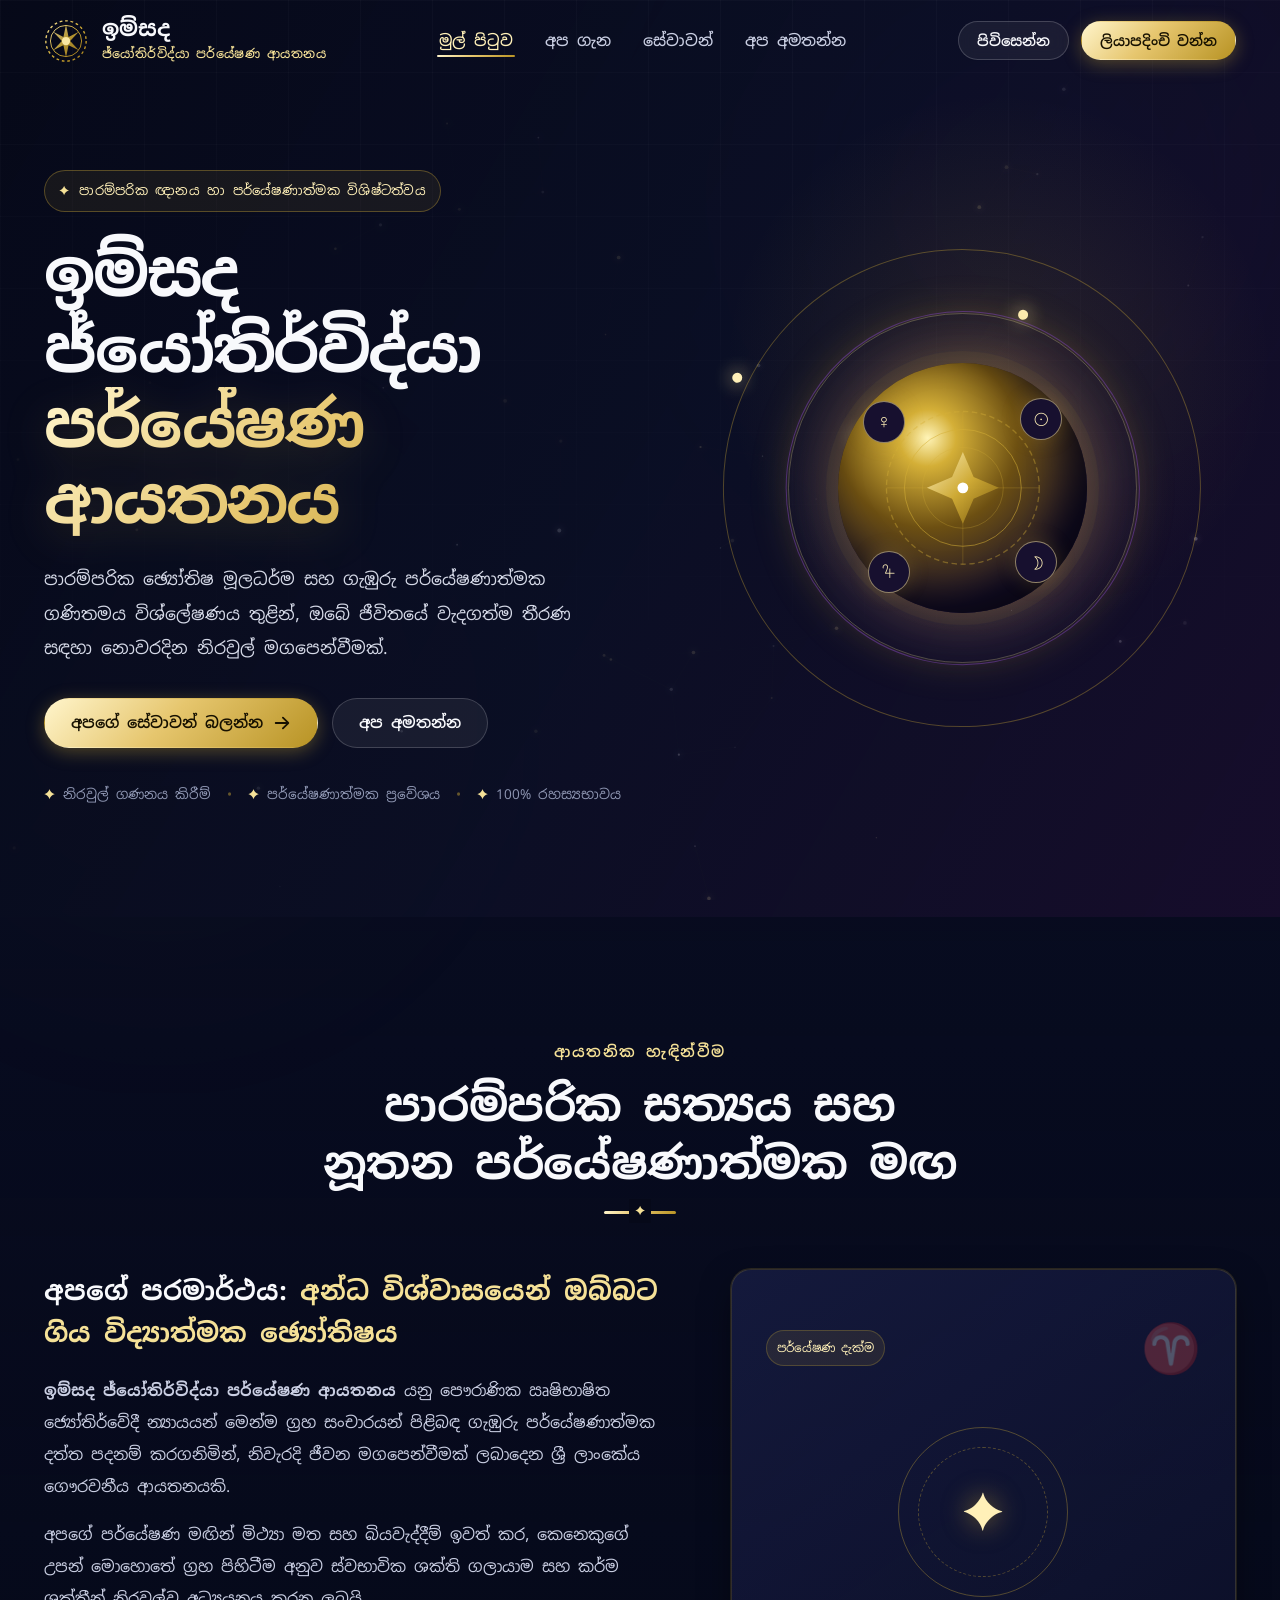
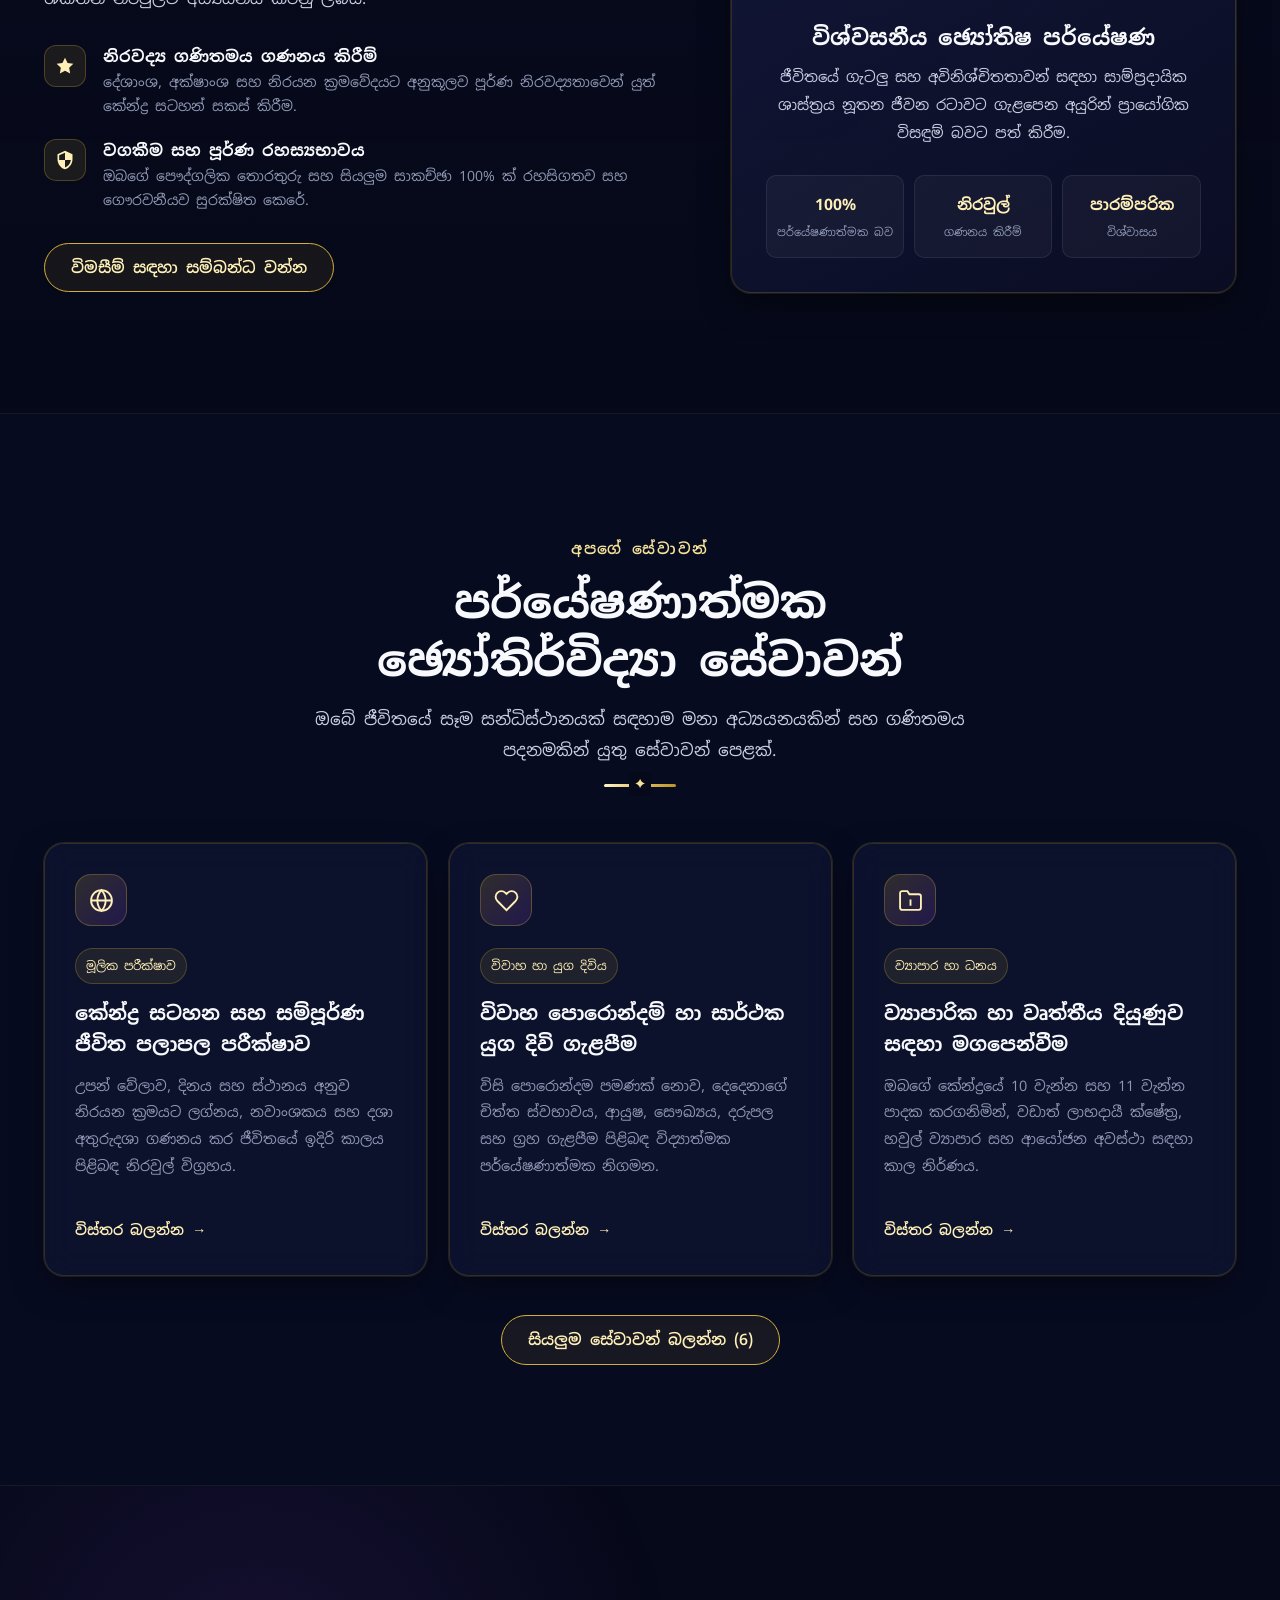
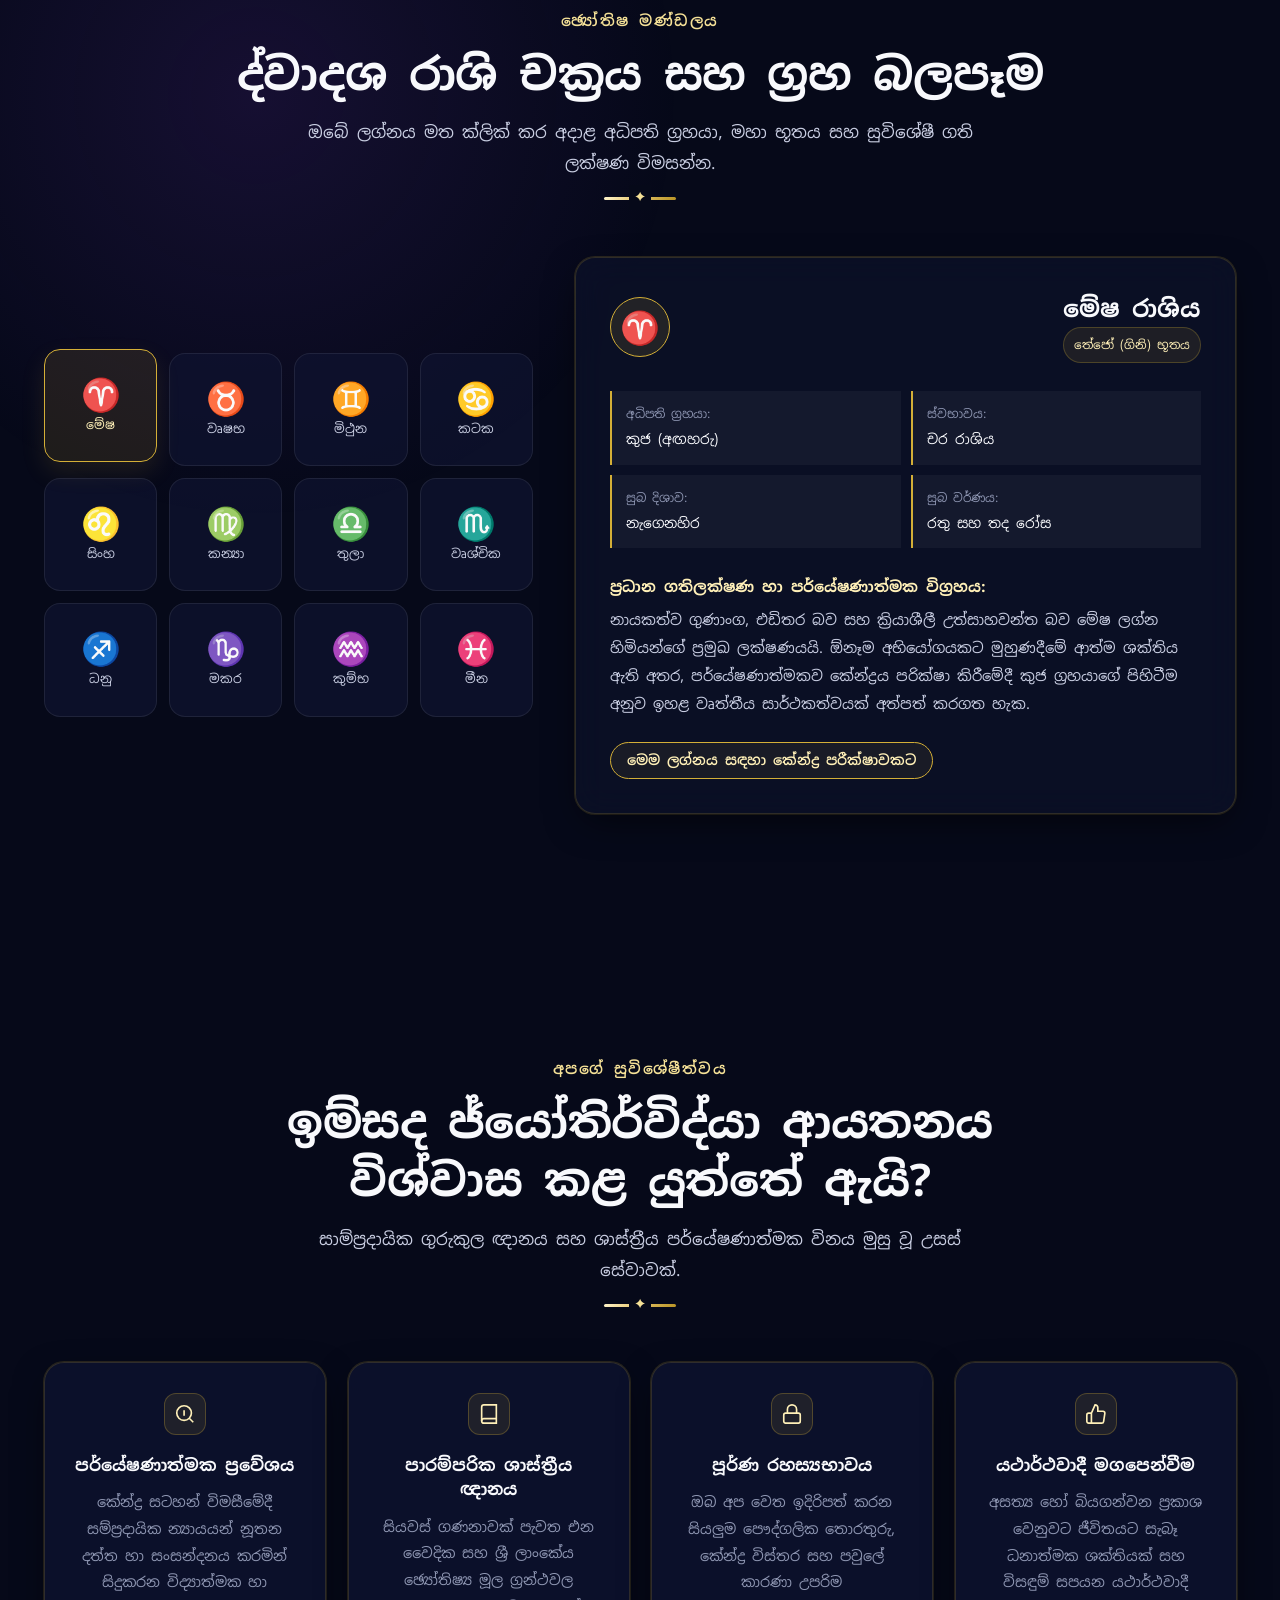
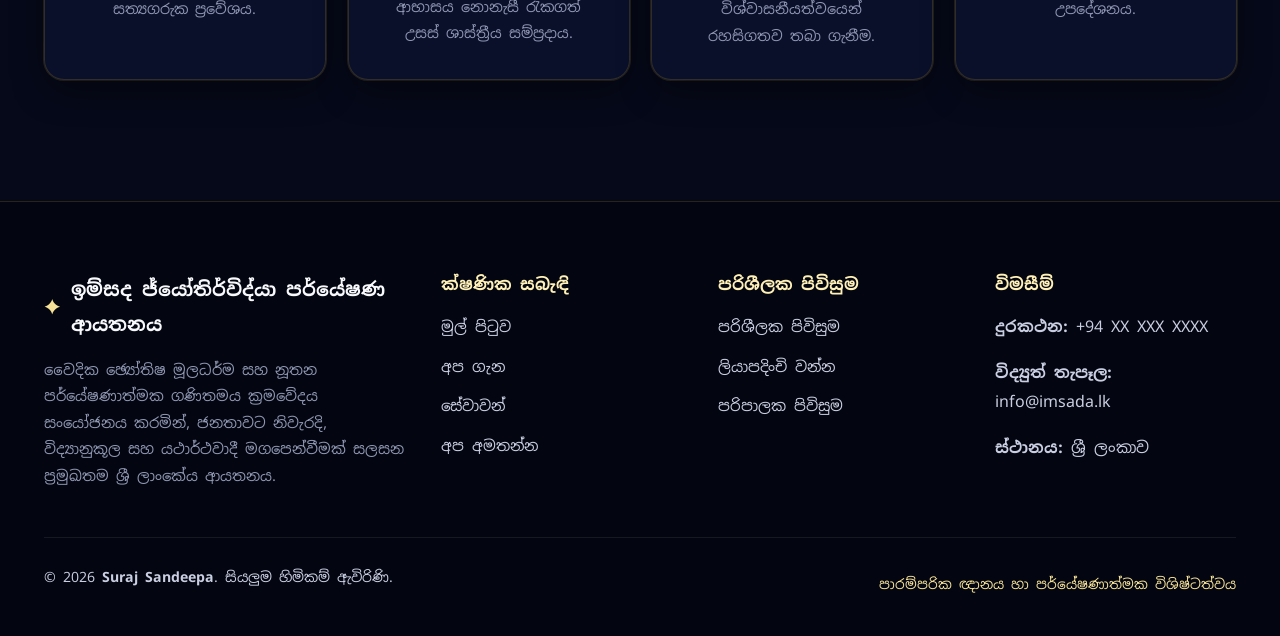
==== commit 248db31e: "Improve UI and fix contact page" ====
--- a/index.html
+++ b/index.html
@@ -3,15 +3,15 @@
 <head>
   <meta charset="UTF-8">
   <meta name="viewport" content="width=device-width, initial-scale=1.0">
-  <title>නිම්සද ජ්‍යෝතිර්විද්‍යා පර්යේෂණ ආයතනය | ජ්‍යෝතිර්විද්‍යා සේවාවන්</title>
+  <title>ඉම්සද ජ්යෝතිර්විද්යා පර්යේෂණ ආයතනය | ජ්යෝතිර්විද්යා සේවාවන්</title>
   
   <!-- SEO & Meta Description -->
-  <meta name="description" content="නිම්සද ජ්යෝතිර්විද්යා පර්යේෂණ ආයතනය - පාරම්පරික ඡ්‍යෝතිෂ ඥානය සහ නූතන පර්යේෂණාත්මක විශ්ලේෂණය තුළින් ජීවිතයට නිවැරදිම මගපෙන්වීම. කේන්ද්‍ර පරීක්ෂාව, විවාහ පොරොන්දම්, වාස්තු උපදෙස් සහ සුබ මුහුර්ත.">
-  <meta name="keywords" content="ජ්‍යෝතිෂය, කේන්ද්‍ර පරීක්ෂාව, විවාහ පොරොන්දම්, වාස්තු විද්‍යාව, සුබ නැකත්, පලාපල, ජ්‍යෝතිර්විද්‍යා පර්යේෂණ, නිම්සද">
+  <meta name="description" content="ඉම්සද ජ්යෝතිර්විද්යා පර්යේෂණ ආයතනය - පාරම්පරික ඡ්‍යෝතිෂ ඥානය සහ නූතන පර්යේෂණාත්මක විශ්ලේෂණය තුළින් ජීවිතයට නිවැරදිම මගපෙන්වීම. කේන්ද්‍ර පරීක්ෂාව, විවාහ පොරොන්දම්, වාස්තු උපදෙස් සහ සුබ මුහුර්ත.">
+  <meta name="keywords" content="ජ්‍යෝතිෂය, කේන්ද්‍ර පරීක්ෂාව, විවාහ පොරොන්දම්, වාස්තු විද්‍යාව, සුබ නැකත්, පලාපල, ජ්‍යෝතිර්විද්‍යා පර්යේෂණ, ඉම්සද">
   <meta name="theme-color" content="#060919">
 
   <!-- Open Graph -->
-  <meta property="og:title" content="නිම්සද ජ්යෝතිර්විද්යා පර්යේෂණ ආයතනය">
+  <meta property="og:title" content="ඉම්සද ජ්යෝතිර්විද්යා පර්යේෂණ ආයතනය">
   <meta property="og:description" content="පාරම්පරික ඡ්‍යෝතිෂ ඥානය හා නූතන පර්යේෂණාත්මක විග්‍රහය තුළින් නිවැරදිම මගපෙන්වීම.">
   <meta property="og:type" content="website">
 
@@ -20,12 +20,13 @@
   <link rel="preconnect" href="https://fonts.gstatic.com" crossorigin>
   <link href="https://fonts.googleapis.com/css2?family=Noto+Sans+Sinhala:wght@300;400;500;600;700;800&display=swap" rel="stylesheet">
 
-  <!-- Stylesheet -->
-  <link rel="stylesheet" href="style.css">
+  <!-- Stylesheets -->
+  <link rel="stylesheet" href="css/style.css">
+  <link rel="stylesheet" href="css/responsive.css">
 </head>
 <body>
 
-  <!-- Background Ambient Glow & Star Canvas -->
+  <!-- Ambient Cosmic Glow & Starfield Canvas -->
   <div class="ambient-glow ambient-glow-1"></div>
   <div class="ambient-glow ambient-glow-2"></div>
   <canvas id="star-canvas" class="star-canvas" aria-hidden="true"></canvas>
@@ -35,7 +36,7 @@
     <div class="container header-container">
       
       <!-- Brand Logo & Name -->
-      <a href="#hero" class="brand-logo" aria-label="මුල් පිටුවට යන්න">
+      <a href="index.html" class="brand-logo" aria-label="මුල් පිටුවට යන්න">
         <div class="logo-symbol" aria-hidden="true">
           <svg viewBox="0 0 48 48" fill="none" class="gold-svg">
             <circle cx="24" cy="24" r="22" stroke="url(#goldGrad)" stroke-width="1.5" stroke-dasharray="3 3"/>
@@ -52,26 +53,25 @@
           </svg>
         </div>
         <div class="brand-text">
-          <span class="brand-title">නිම්සද</span>
-          <span class="brand-sub">ජ්‍යෝතිර්විද්‍යා පර්යේෂණ ආයතනය</span>
+          <span class="brand-title">ඉම්සද</span>
+          <span class="brand-sub">ජ්යෝතිර්විද්යා පර්යේෂණ ආයතනය</span>
         </div>
       </a>
 
       <!-- Desktop Navigation Menu -->
       <nav class="main-nav" aria-label="ප්‍රධාන මෙනුව">
         <ul class="nav-list">
-          <li class="nav-item"><a href="#hero" class="nav-link active">මුල් පිටුව</a></li>
-          <li class="nav-item"><a href="#about" class="nav-link">අප ගැන</a></li>
-          <li class="nav-item"><a href="#services" class="nav-link">සේවාවන්</a></li>
-          <li class="nav-item"><a href="#zodiac" class="nav-link">රාශි චක්‍රය</a></li>
-          <li class="nav-item"><a href="#trust" class="nav-link">සුවිශේෂීත්වය</a></li>
-          <li class="nav-item"><a href="#contact" class="nav-link">අප අමතන්න</a></li>
+          <li class="nav-item"><a href="index.html#hero" class="nav-link active">මුල් පිටුව</a></li>
+          <li class="nav-item"><a href="index.html#about" class="nav-link">අප ගැන</a></li>
+          <li class="nav-item"><a href="services.html" class="nav-link">සේවාවන්</a></li>
+          <li class="nav-item"><a href="contact.html" class="nav-link">අප අමතන්න</a></li>
         </ul>
       </nav>
 
-      <!-- Header CTA Button (Desktop) -->
+      <!-- Header Action Buttons -->
       <div class="header-actions">
-        <a href="#contact" class="btn btn-outline-gold header-cta">වේලාවක් වෙන්කරගන්න</a>
+        <a href="auth/login.html" class="btn btn-glass header-cta">පිවිසෙන්න</a>
+        <a href="auth/register.html" class="btn btn-gold header-cta">ලියාපදිංචි වන්න</a>
         
         <!-- Mobile Menu Toggle Button -->
         <button class="menu-toggle" id="menu-toggle" aria-label="මෙනුව විවෘත කරන්න" aria-expanded="false" aria-controls="mobile-drawer">
@@ -87,19 +87,18 @@
     <div class="mobile-drawer" id="mobile-drawer" aria-hidden="true">
       <div class="mobile-drawer-inner">
         <div class="mobile-drawer-header">
-          <span class="mobile-brand-title">නිම්සද ජ්‍යෝතිර්විද්‍යා</span>
+          <span class="mobile-brand-title">ඉම්සද ජ්යෝතිර්විද්යා</span>
           <button class="drawer-close" id="drawer-close" aria-label="මෙනුව වසන්න">&times;</button>
         </div>
         <ul class="mobile-nav-list">
-          <li><a href="#hero" class="mobile-nav-link">මුල් පිටුව</a></li>
-          <li><a href="#about" class="mobile-nav-link">අප ගැන</a></li>
-          <li><a href="#services" class="mobile-nav-link">සේවාවන්</a></li>
-          <li><a href="#zodiac" class="mobile-nav-link">රාශි චක්‍රය</a></li>
-          <li><a href="#trust" class="mobile-nav-link">සුවිශේෂීත්වය</a></li>
-          <li><a href="#contact" class="mobile-nav-link">අප අමතන්න</a></li>
+          <li><a href="index.html#hero" class="mobile-nav-link">මුල් පිටුව</a></li>
+          <li><a href="index.html#about" class="mobile-nav-link">අප ගැන</a></li>
+          <li><a href="services.html" class="mobile-nav-link">සේවාවන්</a></li>
+          <li><a href="contact.html" class="mobile-nav-link">අප අමතන්න</a></li>
         </ul>
         <div class="mobile-drawer-footer">
-          <a href="#contact" class="btn btn-gold w-100 mobile-cta-btn">උපදෙස් ලබාගන්න</a>
+          <a href="auth/login.html" class="btn btn-glass w-100">පිවිසෙන්න</a>
+          <a href="auth/register.html" class="btn btn-gold w-100">ලියාපදිංචි වන්න</a>
         </div>
       </div>
     </div>
@@ -120,7 +119,7 @@
 
           <!-- Hero Main Title -->
           <h1 class="hero-title reveal-fade">
-            නිම්සද ජ්‍යෝතිර්විද්‍යා<br>
+            ඉම්සද ජ්යෝතිර්විද්යා<br>
             <span class="gold-gradient-text">පර්යේෂණ ආයතනය</span>
           </h1>
 
@@ -132,16 +131,16 @@
 
           <!-- Hero CTAs -->
           <div class="hero-buttons reveal-fade">
-            <a href="#services" class="btn btn-gold">
+            <a href="services.html" class="btn btn-gold">
               <span>අපගේ සේවාවන් බලන්න</span>
               <svg class="btn-arrow" viewBox="0 0 20 20" fill="currentColor">
-                <path fill-rule="evenodd" d="M10.293 3.293a1 1 0 011.414 0l6 6a1 1 0 010 1.414l-6 6a1 1 0 010 1.414l-6 6a1 1 0 01-1.414-1.414L14.586 11H3a1 1 0 110-2h11.586l-4.293-4.293a1 1 0 010-1.414z" clip-rule="evenodd" />
+                <path fill-rule="evenodd" d="M10.293 3.293a1 1 0 011.414 0l6 6a1 1 0 010 1.414l-6 6a1 1 0 01-1.414-1.414L14.586 11H3a1 1 0 110-2h11.586l-4.293-4.293a1 1 0 010-1.414z" clip-rule="evenodd" />
               </svg>
             </a>
-            <a href="#contact" class="btn btn-glass">අප අමතන්න</a>
-          </div>
-
-          <!-- Trust Badges Under Hero -->
+            <a href="contact.html" class="btn btn-glass">අප අමතන්න</a>
+          </div>
+
+          <!-- Trust Badges -->
           <div class="hero-features-ribbon reveal-fade">
             <div class="ribbon-item">
               <span class="ribbon-icon">✦</span>
@@ -168,24 +167,15 @@
             <div class="orbit-ring orbit-ring-middle"></div>
             <div class="orbit-ring orbit-ring-inner"></div>
             
-            <!-- Glowing Astrological Core -->
             <div class="celestial-core">
               <div class="moon-aura"></div>
-              <div class="moon-crescent"></div>
               <div class="core-astrolabe" aria-hidden="true">
                 <svg viewBox="0 0 200 200" fill="none" class="astrolabe-svg">
-                  <!-- Central Geometry -->
                   <circle cx="100" cy="100" r="85" stroke="rgba(212, 175, 55, 0.4)" stroke-width="1.5" stroke-dasharray="6 4" />
                   <circle cx="100" cy="100" r="65" stroke="rgba(212, 175, 55, 0.6)" stroke-width="1" />
                   <circle cx="100" cy="100" r="45" stroke="rgba(212, 175, 55, 0.3)" stroke-width="1" />
-                  
-                  <!-- Twelve Ray Markers -->
                   <line x1="100" y1="15" x2="100" y2="185" stroke="rgba(212, 175, 55, 0.25)" stroke-width="1" />
                   <line x1="15" y1="100" x2="185" y2="100" stroke="rgba(212, 175, 55, 0.25)" stroke-width="1" />
-                  <line x1="40" y1="40" x2="160" y2="160" stroke="rgba(212, 175, 55, 0.2)" stroke-width="1" />
-                  <line x1="160" y1="40" x2="40" y2="160" stroke="rgba(212, 175, 55, 0.2)" stroke-width="1" />
-                  
-                  <!-- Central Star Symbol -->
                   <polygon points="100,60 112,88 140,100 112,112 100,140 88,112 60,100 88,88" fill="url(#coreGold)" opacity="0.9" />
                   <circle cx="100" cy="100" r="6" fill="#fff" />
                   <defs>
@@ -197,8 +187,6 @@
                   </defs>
                 </svg>
               </div>
-
-              <!-- Floating Planetary Spheres -->
               <div class="planet-node node-1" title="රවි / සූර්යයා"><span>☉</span></div>
               <div class="planet-node node-2" title="චන්ද්‍රයා"><span>☽</span></div>
               <div class="planet-node node-3" title="ගුරු / බ්‍රහස්පති"><span>♃</span></div>
@@ -229,7 +217,7 @@
             </h3>
             
             <p class="about-desc">
-              <strong>නිම්සද ජ්‍යෝතිර්විද්‍යා පර්යේෂණ ආයතනය</strong> යනු පෞරාණික ඍෂිභාෂිත ජ්‍යෝතිර්වේදී න්‍යායයන් මෙන්ම ග්‍රහ සංචාරයන් පිළිබඳ ගැඹුරු පර්යේෂණාත්මක දත්ත පදනම් කරගනිමින්, නිවැරදි ජීවන මගපෙන්වීමක් ලබාදෙන ශ්‍රී ලාංකේය ගෞරවනීය ආයතනයකි.
+              <strong>ඉම්සද ජ්යෝතිර්විද්යා පර්යේෂණ ආයතනය</strong> යනු පෞරාණික ඍෂිභාෂිත ජ්‍යෝතිර්වේදී න්‍යායයන් මෙන්ම ග්‍රහ සංචාරයන් පිළිබඳ ගැඹුරු පර්යේෂණාත්මක දත්ත පදනම් කරගනිමින්, නිවැරදි ජීවන මගපෙන්වීමක් ලබාදෙන ශ්‍රී ලාංකේය ගෞරවනීය ආයතනයකි.
             </p>
 
             <p class="about-desc">
@@ -259,7 +247,7 @@
             </div>
 
             <div class="about-cta">
-              <a href="#contact" class="btn btn-outline-gold">විමසීම් සඳහා සම්බන්ධ වන්න</a>
+              <a href="contact.html" class="btn btn-outline-gold">විමසීම් සඳහා සම්බන්ධ වන්න</a>
             </div>
           </div>
 
@@ -306,7 +294,7 @@
       </div>
     </section>
 
-    <!-- ================= SERVICES SECTION ================= -->
+    <!-- ================= SERVICES PREVIEW SECTION ================= -->
     <section class="services-section" id="services">
       <div class="container">
         
@@ -335,13 +323,8 @@
             <p class="service-desc">
               උපන් වේලාව, දිනය සහ ස්ථානය අනුව නිරයන ක්‍රමයට ලග්නය, නවාංශකය සහ දශා අතුරුදශා ගණනය කර ජීවිතයේ ඉදිරි කාලය පිළිබඳ නිරවුල් විග්‍රහය.
             </p>
-            <ul class="service-points">
-              <li>ලග්න හා නවාංශක කේන්ද්‍ර විග්‍රහය</li>
-              <li>මහා දශා සහ අතුරු දශා ගණනය</li>
-              <li>අධ්‍යාපනය, සෞඛ්‍යය සහ ආර්ථික ඉදිරි ගමන</li>
-            </ul>
-            <a href="#contact" class="service-link">
-              <span>විස්තර විමසන්න</span>
+            <a href="services.html" class="service-link">
+              <span>විස්තර බලන්න</span>
               <span class="link-arrow">→</span>
             </a>
           </article>
@@ -358,13 +341,8 @@
             <p class="service-desc">
               විසි පොරොන්දම පමණක් නොව, දෙදෙනාගේ චිත්ත ස්වභාවය, ආයුෂ, සෞඛ්‍යය, දරුපල සහ ග්‍රහ ගැළපීම පිළිබඳ විද්‍යාත්මක පර්යේෂණාත්මක නිගමන.
             </p>
-            <ul class="service-points">
-              <li>විසි පොරොන්දම් පරීක්ෂාව</li>
-              <li>චන්ද්‍ර, කුජ, ශනි පාප දෘෂ්ටි සංසන්දනය</li>
-              <li>යුග දිවියේ සාමකාමී පැවැත්ම තහවුරු කිරීම</li>
-            </ul>
-            <a href="#contact" class="service-link">
-              <span>විස්තර විමසන්න</span>
+            <a href="services.html" class="service-link">
+              <span>විස්තර බලන්න</span>
               <span class="link-arrow">→</span>
             </a>
           </article>
@@ -375,7 +353,6 @@
               <svg viewBox="0 0 24 24" fill="none" stroke="currentColor" stroke-width="1.8" class="service-svg">
                 <path d="M22 19a2 2 0 0 1-2 2H4a2 2 0 0 1-2-2V5a2 2 0 0 1 2-2h5l2 3h9a2 2 0 0 1 2 2z"/>
                 <polyline points="12 11 12 17"/>
-                <polyline points="9 14 15 14"/>
               </svg>
             </div>
             <div class="service-tag">ව්‍යාපාර හා ධනය</div>
@@ -383,88 +360,16 @@
             <p class="service-desc">
               ඔබගේ කේන්ද්‍රයේ 10 වැන්න සහ 11 වැන්න පාදක කරගනිමින්, වඩාත් ලාභදායී ක්ෂේත්‍ර, හවුල් ව්‍යාපාර සහ ආයෝජන අවස්ථා සඳහා කාල නිර්ණය.
             </p>
-            <ul class="service-points">
-              <li>වෘත්තීය සාර්ථකත්වයට සුදුසුම ක්ෂේත්‍ර තේරීම</li>
-              <li>නව ව්‍යාපාර ආරම්භයට සුබ කාල වකවානු</li>
-              <li>මූල්‍යමය හා ආයෝජන අවදානම් අවම කරගැනීම</li>
-            </ul>
-            <a href="#contact" class="service-link">
-              <span>විස්තර විමසන්න</span>
+            <a href="services.html" class="service-link">
+              <span>විස්තර බලන්න</span>
               <span class="link-arrow">→</span>
             </a>
           </article>
 
-          <!-- Service 4 -->
-          <article class="service-card glass-card reveal-up" data-delay="400">
-            <div class="service-icon-wrap">
-              <svg viewBox="0 0 24 24" fill="none" stroke="currentColor" stroke-width="1.8" class="service-svg">
-                <path d="M3 9l9-7 9 7v11a2 2 0 0 1-2 2H5a2 2 0 0 1-2-2z"/>
-                <polyline points="9 22 9 12 15 12 15 22"/>
-              </svg>
-            </div>
-            <div class="service-tag">වාස්තු ශාස්ත්‍රය</div>
-            <h3 class="service-title">වාස්තු විද්‍යා හා භූමි ශක්ති පරීක්ෂාව</h3>
-            <p class="service-desc">
-              නිවාස, කාර්යාල හා ව්‍යාපාරික ගොඩනැගිලි සැලසුම් පරීක්ෂා කර, ධන ශක්තිය හා පවුලේ සාමය රඳවා ගැනීමට අවශ්‍ය වාස්තු දෝෂ නිවැරදි කිරීම්.
-            </p>
-            <ul class="service-points">
-              <li>දිශානතිය සහ බ්‍රහ්ම පාද සමතුලිතතාව</li>
-              <li>නිවාස සැලසුම් වාස්තු අනුකූලව සැකසීම</li>
-              <li>කැඩීම් බිඳීම් රහිත ප්‍රායෝගික විසඳුම්</li>
-            </ul>
-            <a href="#contact" class="service-link">
-              <span>විස්තර විමසන්න</span>
-              <span class="link-arrow">→</span>
-            </a>
-          </article>
-
-          <!-- Service 5 -->
-          <article class="service-card glass-card reveal-up" data-delay="500">
-            <div class="service-icon-wrap">
-              <svg viewBox="0 0 24 24" fill="none" stroke="currentColor" stroke-width="1.8" class="service-svg">
-                <circle cx="12" cy="12" r="10"/>
-                <polyline points="12 6 12 12 16 14"/>
-              </svg>
-            </div>
-            <div class="service-tag">සුබ මුහුර්ත</div>
-            <h3 class="service-title">සුබ මුහුර්ත හා ජයග්‍රාහී නැකත් නිර්මාණය</h3>
-            <p class="service-desc">
-              විවාහ මංගල්‍ය, මුල්ගල් තැබීම, ගෙවදීම, ව්‍යාපාර ආරම්භය සහ දරුවන්ට අකුරු කියවීම ආදී වැදගත් කටයුතු සඳහා ප්‍රබල සුබ මුහුර්ත සකස් කිරීම.
-            </p>
-            <ul class="service-points">
-              <li>තිථි, වාර, නැකත්, යෝග, කරණ පංචාංග පිරිසිදුකම</li>
-              <li>ලග්න ශුද්ධිය හා හෝරා ශක්තිය පිහිටුවීම</li>
-              <li>සියලු සුබ කටයුතු සඳහා නිරවුල් නැකත් පත්‍ර</li>
-            </ul>
-            <a href="#contact" class="service-link">
-              <span>විස්තර විමසන්න</span>
-              <span class="link-arrow">→</span>
-            </a>
-          </article>
-
-          <!-- Service 6 -->
-          <article class="service-card glass-card reveal-up" data-delay="600">
-            <div class="service-icon-wrap">
-              <svg viewBox="0 0 24 24" fill="none" stroke="currentColor" stroke-width="1.8" class="service-svg">
-                <polygon points="12 2 15.09 8.26 22 9.27 17 14.14 18.18 21.02 12 17.77 5.82 21.02 7 14.14 2 9.27 8.91 8.26 12 2"/>
-              </svg>
-            </div>
-            <div class="service-tag">ශාන්තිකර්ම හා මැණික්</div>
-            <h3 class="service-title">ග්‍රහ අපල හා නවාංශක ශාන්තිකර්ම නිර්දේශ</h3>
-            <p class="service-desc">
-              ඒරාෂ්ටක සහ පාප ග්‍රහ අපල සමනය කිරීම පිණිස සම්ප්‍රදායික ආශිර්වාද ක්‍රම, යන්ත්‍ර මන්ත්‍ර සහ ජන්ම කේන්ද්‍රයට ගැළපෙන ඖෂධීය හා මැණික් උපදෙස්.
-            </p>
-            <ul class="service-points">
-              <li>ශනි, රාහු, කේතු ඒරාෂ්ටක අපල සමනය</li>
-              <li>කේන්ද්‍රයට ගැළපෙන වාසනාවන්ත මැණික් තේරීම</li>
-              <li>ආධ්‍යාත්මික හා ධාර්මික ප්‍රතිකර්ම මගපෙන්වීම</li>
-            </ul>
-            <a href="#contact" class="service-link">
-              <span>විස්තර විමසන්න</span>
-              <span class="link-arrow">→</span>
-            </a>
-          </article>
-
+        </div>
+
+        <div class="text-center" style="margin-top: 40px;">
+          <a href="services.html" class="btn btn-outline-gold">සියලුම සේවාවන් බලන්න (6)</a>
         </div>
 
       </div>
@@ -485,62 +390,23 @@
 
         <div class="zodiac-layout">
           
-          <!-- Zodiac Grid Selector -->
           <div class="zodiac-wheel-grid reveal-scale" id="zodiac-buttons-container">
-            <button class="zodiac-btn active" data-zodiac="0" aria-label="මේෂ රාශිය">
-              <span class="z-glyph">♈</span>
-              <span class="z-name">මේෂ</span>
-            </button>
-            <button class="zodiac-btn" data-zodiac="1" aria-label="වෘෂභ රාශිය">
-              <span class="z-glyph">♉</span>
-              <span class="z-name">වෘෂභ</span>
-            </button>
-            <button class="zodiac-btn" data-zodiac="2" aria-label="මිථුන රාශිය">
-              <span class="z-glyph">♊</span>
-              <span class="z-name">මිථුන</span>
-            </button>
-            <button class="zodiac-btn" data-zodiac="3" aria-label="කටක රාශිය">
-              <span class="z-glyph">♋</span>
-              <span class="z-name">කටක</span>
-            </button>
-            <button class="zodiac-btn" data-zodiac="4" aria-label="සිංහ රාශිය">
-              <span class="z-glyph">♌</span>
-              <span class="z-name">සිංහ</span>
-            </button>
-            <button class="zodiac-btn" data-zodiac="5" aria-label="කන්‍යා රාශිය">
-              <span class="z-glyph">♍</span>
-              <span class="z-name">කන්‍යා</span>
-            </button>
-            <button class="zodiac-btn" data-zodiac="6" aria-label="තුලා රාශිය">
-              <span class="z-glyph">♎</span>
-              <span class="z-name">තුලා</span>
-            </button>
-            <button class="zodiac-btn" data-zodiac="7" aria-label="වෘශ්චික රාශිය">
-              <span class="z-glyph">♏</span>
-              <span class="z-name">වෘශ්චික</span>
-            </button>
-            <button class="zodiac-btn" data-zodiac="8" aria-label="ධනු රාශිය">
-              <span class="z-glyph">♐</span>
-              <span class="z-name">ධනු</span>
-            </button>
-            <button class="zodiac-btn" data-zodiac="9" aria-label="මකර රාශිය">
-              <span class="z-glyph">♑</span>
-              <span class="z-name">මකර</span>
-            </button>
-            <button class="zodiac-btn" data-zodiac="10" aria-label="කුම්භ රාශිය">
-              <span class="z-glyph">♒</span>
-              <span class="z-name">කුම්භ</span>
-            </button>
-            <button class="zodiac-btn" data-zodiac="11" aria-label="මීන රාශිය">
-              <span class="z-glyph">♓</span>
-              <span class="z-name">මීන</span>
-            </button>
-          </div>
-
-          <!-- Zodiac Dynamic Detail Card -->
+            <button class="zodiac-btn active" data-zodiac="0" aria-label="මේෂ රාශිය"><span class="z-glyph">♈</span><span class="z-name">මේෂ</span></button>
+            <button class="zodiac-btn" data-zodiac="1" aria-label="වෘෂභ රාශිය"><span class="z-glyph">♉</span><span class="z-name">වෘෂභ</span></button>
+            <button class="zodiac-btn" data-zodiac="2" aria-label="මිථුන රාශිය"><span class="z-glyph">♊</span><span class="z-name">මිථුන</span></button>
+            <button class="zodiac-btn" data-zodiac="3" aria-label="කටක රාශිය"><span class="z-glyph">♋</span><span class="z-name">කටක</span></button>
+            <button class="zodiac-btn" data-zodiac="4" aria-label="සිංහ රාශිය"><span class="z-glyph">♌</span><span class="z-name">සිංහ</span></button>
+            <button class="zodiac-btn" data-zodiac="5" aria-label="කන්‍යා රාශිය"><span class="z-glyph">♍</span><span class="z-name">කන්‍යා</span></button>
+            <button class="zodiac-btn" data-zodiac="6" aria-label="තුලා රාශිය"><span class="z-glyph">♎</span><span class="z-name">තුලා</span></button>
+            <button class="zodiac-btn" data-zodiac="7" aria-label="වෘශ්චික රාශිය"><span class="z-glyph">♏</span><span class="z-name">වෘශ්චික</span></button>
+            <button class="zodiac-btn" data-zodiac="8" aria-label="ධනු රාශිය"><span class="z-glyph">♐</span><span class="z-name">ධනු</span></button>
+            <button class="zodiac-btn" data-zodiac="9" aria-label="මකර රාශිය"><span class="z-glyph">♑</span><span class="z-name">මකර</span></button>
+            <button class="zodiac-btn" data-zodiac="10" aria-label="කුම්භ රාශිය"><span class="z-glyph">♒</span><span class="z-name">කුම්භ</span></button>
+            <button class="zodiac-btn" data-zodiac="11" aria-label="මීන රාශිය"><span class="z-glyph">♓</span><span class="z-name">මීන</span></button>
+          </div>
+
           <div class="zodiac-display-card glass-card reveal-right" id="zodiac-detail-box">
             <div class="zodiac-card-inner">
-              
               <div class="zodiac-header-row">
                 <div class="zodiac-icon-badge" id="zodiac-icon">♈</div>
                 <div>
@@ -548,37 +414,21 @@
                   <div class="zodiac-element-tag" id="zodiac-element">තේජෝ (ගිනි) භූතය</div>
                 </div>
               </div>
-
               <div class="zodiac-stats-grid">
-                <div class="z-stat-pill">
-                  <span class="z-stat-label">අධිපති ග්‍රහයා:</span>
-                  <span class="z-stat-val" id="zodiac-ruler">කුජ (අඟහරු)</span>
-                </div>
-                <div class="z-stat-pill">
-                  <span class="z-stat-label">ස්වභාවය:</span>
-                  <span class="z-stat-val" id="zodiac-nature">චර රාශිය</span>
-                </div>
-                <div class="z-stat-pill">
-                  <span class="z-stat-label">සුබ දිශාව:</span>
-                  <span class="z-stat-val" id="zodiac-direction">නැගෙනහිර</span>
-                </div>
-                <div class="z-stat-pill">
-                  <span class="z-stat-label">සුබ වර්ණය:</span>
-                  <span class="z-stat-val" id="zodiac-color">රතු සහ තද රෝස</span>
-                </div>
-              </div>
-
+                <div class="z-stat-pill"><span class="z-stat-label">අධිපති ග්‍රහයා:</span><span class="z-stat-val" id="zodiac-ruler">කුජ (අඟහරු)</span></div>
+                <div class="z-stat-pill"><span class="z-stat-label">ස්වභාවය:</span><span class="z-stat-val" id="zodiac-nature">චර රාශිය</span></div>
+                <div class="z-stat-pill"><span class="z-stat-label">සුබ දිශාව:</span><span class="z-stat-val" id="zodiac-direction">නැගෙනහිර</span></div>
+                <div class="z-stat-pill"><span class="z-stat-label">සුබ වර්ණය:</span><span class="z-stat-val" id="zodiac-color">රතු සහ තද රෝස</span></div>
+              </div>
               <div class="zodiac-desc-wrap">
                 <h4 class="zodiac-desc-head">ප්‍රධාන ගතිලක්ෂණ හා පර්යේෂණාත්මක විග්‍රහය:</h4>
                 <p class="zodiac-desc-text" id="zodiac-description">
                   නායකත්ව ගුණාංග, එඩිතර බව සහ ක්‍රියාශීලී උත්සාහවන්ත බව මේෂ ලග්න හිමියන්ගේ ප්‍රමුඛ ලක්ෂණයයි. ඕනෑම අභියෝගයකට මුහුණදීමේ ආත්ම ශක්තිය ඇති අතර, පර්යේෂණාත්මකව කේන්ද්‍රය පරික්ෂා කිරීමේදී කුජ ග්‍රහයාගේ පිහිටීම අනුව ඉහළ වෘත්තීය සාර්ථකත්වයක් අත්පත් කරගත හැක.
                 </p>
               </div>
-
               <div class="zodiac-card-action">
-                <a href="#contact" class="btn btn-outline-gold btn-sm">මෙම ලග්නය සඳහා කේන්ද්‍ර පරීක්ෂාවකට</a>
-              </div>
-
+                <a href="contact.html" class="btn btn-outline-gold btn-sm">මෙම ලග්නය සඳහා කේන්ද්‍ර පරීක්ෂාවකට</a>
+              </div>
             </div>
           </div>
 
@@ -587,13 +437,13 @@
       </div>
     </section>
 
-    <!-- ================= WHY CHOOSE US / TRUST SECTION ================= -->
+    <!-- ================= TRUST SECTION ================= -->
     <section class="trust-section" id="trust">
       <div class="container">
         
         <div class="section-header text-center reveal-fade">
           <div class="section-kicker">අපගේ සුවිශේෂීත්වය</div>
-          <h2 class="section-title">නිම්සද ජ්යෝතිර්විද්යා ආයතනය විශ්වාස කළ යුත්තේ ඇයි?</h2>
+          <h2 class="section-title">ඉම්සද ජ්යෝතිර්විද්යා ආයතනය විශ්වාස කළ යුත්තේ ඇයි?</h2>
           <p class="section-desc">
             සාම්ප්‍රදායික ගුරුකුල ඥානය සහ ශාස්ත්‍රීය පර්යේෂණාත්මක විනය මුසු වූ උසස් සේවාවක්.
           </p>
@@ -601,24 +451,18 @@
         </div>
 
         <div class="trust-grid">
-          
-          <!-- Pillar 1 -->
           <div class="trust-card glass-card reveal-up" data-delay="100">
             <div class="trust-icon-box">
               <svg viewBox="0 0 24 24" fill="none" stroke="currentColor" stroke-width="1.8">
                 <circle cx="11" cy="11" r="8"/>
                 <line x1="21" y1="21" x2="16.65" y2="16.65"/>
                 <line x1="11" y1="8" x2="11" y2="14"/>
-                <line x1="8" y1="11" x2="14" y2="11"/>
               </svg>
             </div>
             <h3 class="trust-title">පර්යේෂණාත්මක ප්‍රවේශය</h3>
-            <p class="trust-desc">
-              කේන්ද්‍ර සටහන් විමසීමේදී සම්ප්‍රදායික න්‍යායයන් නූතන දත්ත හා සංසන්දනය කරමින් සිදුකරන විද්‍යාත්මක හා සත්‍යගරුක ප්‍රවේශය.
-            </p>
-          </div>
-
-          <!-- Pillar 2 -->
+            <p class="trust-desc">කේන්ද්‍ර සටහන් විමසීමේදී සම්ප්‍රදායික න්‍යායයන් නූතන දත්ත හා සංසන්දනය කරමින් සිදුකරන විද්‍යාත්මක හා සත්‍යගරුක ප්‍රවේශය.</p>
+          </div>
+
           <div class="trust-card glass-card reveal-up" data-delay="200">
             <div class="trust-icon-box">
               <svg viewBox="0 0 24 24" fill="none" stroke="currentColor" stroke-width="1.8">
@@ -627,12 +471,9 @@
               </svg>
             </div>
             <h3 class="trust-title">පාරම්පරික ශාස්ත්‍රීය ඥානය</h3>
-            <p class="trust-desc">
-              සියවස් ගණනාවක් පැවත එන වෛදික සහ ශ්‍රී ලාංකේය ඡ්‍යෝතිෂ්‍ය මූල ග්‍රන්ථවල ආභාසය නොනැසී රැකගත් උසස් ශාස්ත්‍රීය සම්ප්‍රදාය.
-            </p>
-          </div>
-
-          <!-- Pillar 3 -->
+            <p class="trust-desc">සියවස් ගණනාවක් පැවත එන වෛදික සහ ශ්‍රී ලාංකේය ඡ්‍යෝතිෂ්‍ය මූල ග්‍රන්ථවල ආභාසය නොනැසී රැකගත් උසස් ශාස්ත්‍රීය සම්ප්‍රදාය.</p>
+          </div>
+
           <div class="trust-card glass-card reveal-up" data-delay="300">
             <div class="trust-icon-box">
               <svg viewBox="0 0 24 24" fill="none" stroke="currentColor" stroke-width="1.8">
@@ -641,12 +482,9 @@
               </svg>
             </div>
             <h3 class="trust-title">පූර්ණ රහස්‍යභාවය</h3>
-            <p class="trust-desc">
-              ඔබ අප වෙත ඉදිරිපත් කරන සියලුම පෞද්ගලික තොරතුරු, කේන්ද්‍ර විස්තර සහ පවුලේ කාරණා උපරිම විශ්වාසනීයත්වයෙන් රහසිගතව තබා ගැනීම.
-            </p>
-          </div>
-
-          <!-- Pillar 4 -->
+            <p class="trust-desc">ඔබ අප වෙත ඉදිරිපත් කරන සියලුම පෞද්ගලික තොරතුරු, කේන්ද්‍ර විස්තර සහ පවුලේ කාරණා උපරිම විශ්වාසනීයත්වයෙන් රහසිගතව තබා ගැනීම.</p>
+          </div>
+
           <div class="trust-card glass-card reveal-up" data-delay="400">
             <div class="trust-icon-box">
               <svg viewBox="0 0 24 24" fill="none" stroke="currentColor" stroke-width="1.8">
@@ -654,175 +492,8 @@
               </svg>
             </div>
             <h3 class="trust-title">යථාර්ථවාදී මගපෙන්වීම</h3>
-            <p class="trust-desc">
-              අසත්‍ය හෝ බියගන්වන ප්‍රකාශ වෙනුවට ජීවිතයට සැබෑ ධනාත්මක ශක්තියක් සහ විසඳුම් සපයන යථාර්ථවාදී උපදේශනය.
-            </p>
-          </div>
-
-        </div>
-
-      </div>
-    </section>
-
-    <!-- ================= CONTACT SECTION ================= -->
-    <section class="contact-section" id="contact">
-      <div class="container">
-        
-        <div class="section-header text-center reveal-fade">
-          <div class="section-kicker">සම්බන්ධ වන්න</div>
-          <h2 class="section-title">අප අමතන්න</h2>
-          <p class="section-desc">
-            ඔබේ ජ්‍යෝතිෂ අවශ්‍යතාවය හෝ උපදේශන වේලාවක් වෙන්කරවා ගැනීම සඳහා අප වෙත පණිවිඩයක් එවන්න.
-          </p>
-          <div class="gold-divider"></div>
-        </div>
-
-        <div class="contact-grid">
-          
-          <!-- Contact Info Cards (Left Column) -->
-          <div class="contact-info-panel reveal-left">
-            
-            <div class="contact-card glass-card">
-              <div class="contact-card-icon">
-                <svg viewBox="0 0 24 24" fill="none" stroke="currentColor" stroke-width="1.8">
-                  <path d="M22 16.92v3a2 2 0 0 1-2.18 2 19.79 19.79 0 0 1-8.63-3.07 19.5 19.5 0 0 1-6-6 19.79 19.79 0 0 1-3.07-8.67A2 2 0 0 1 4.11 2h3a2 2 0 0 1 2 1.72 12.84 12.84 0 0 0 .7 2.81 2 2 0 0 1-.45 2.11L8.09 9.91a16 16 0 0 0 6 6l1.27-1.27a2 2 0 0 1 2.11-.45 12.84 12.84 0 0 0 2.81.7A2 2 0 0 1 22 16.92z"/>
-                </svg>
-              </div>
-              <div class="contact-card-content">
-                <h4 class="contact-card-title">දුරකථන අංක</h4>
-                <p class="contact-card-val"><span class="placeholder-label">[ස්ථානගත අංකය]:</span> +94 XX XXX XXXX</p>
-                <p class="contact-card-val"><span class="placeholder-label">[ස්ථානගත අංකය]:</span> +94 XX XXX XXXX</p>
-              </div>
-            </div>
-
-            <div class="contact-card glass-card">
-              <div class="contact-card-icon">
-                <svg viewBox="0 0 24 24" fill="none" stroke="currentColor" stroke-width="1.8">
-                  <path d="M4 4h16c1.1 0 2 .9 2 2v12c0 1.1-.9 2-2 2H4c-1.1 0-2-.9-2-2V6c0-1.1.9-2 2-2z"/>
-                  <polyline points="22,6 12,13 2,6"/>
-                </svg>
-              </div>
-              <div class="contact-card-content">
-                <h4 class="contact-card-title">විද්‍යුත් තැපෑල</h4>
-                <p class="contact-card-val"><span class="placeholder-label">[ස්ථානගත ඊමේල් ලිපිනය]:</span> info@nimsadha.lk</p>
-                <p class="contact-card-sub">පැය 24ක් ඇතුළත ප්‍රතිචාර දක්වනු ලැබේ</p>
-              </div>
-            </div>
-
-            <div class="contact-card glass-card">
-              <div class="contact-card-icon">
-                <svg viewBox="0 0 24 24" fill="none" stroke="currentColor" stroke-width="1.8">
-                  <path d="M21 10c0 7-9 13-9 13s-9-6-9-13a9 9 0 0 1 18 0z"/>
-                  <circle cx="12" cy="10" r="3"/>
-                </svg>
-              </div>
-              <div class="contact-card-content">
-                <h4 class="contact-card-title">ලිපිනය</h4>
-                <p class="contact-card-val"><span class="placeholder-label">[ස්ථානගත ලිපිනය]:</span> නිම්සද ජ්යෝතිර්විද්යා පර්යේෂණ ආයතනය, ශ්‍රී ලංකාව</p>
-              </div>
-            </div>
-
-            <div class="contact-card glass-card">
-              <div class="contact-card-icon">
-                <svg viewBox="0 0 24 24" fill="none" stroke="currentColor" stroke-width="1.8">
-                  <circle cx="12" cy="12" r="10"/>
-                  <polyline points="12 6 12 12 16 14"/>
-                </svg>
-              </div>
-              <div class="contact-card-content">
-                <h4 class="contact-card-title">සේවා වේලාවන්</h4>
-                <p class="contact-card-val">සඳුදා - සෙනසුරාදා: පෙ.ව. 8:30 - ප.ව. 5:30</p>
-                <p class="contact-card-sub">ඉරිදා සහ පොහෝ දින ආයතනය වසා ඇත</p>
-              </div>
-            </div>
-
-          </div>
-
-          <!-- Contact Form (Right Column) -->
-          <div class="contact-form-panel reveal-right">
-            <div class="form-container glass-card">
-              
-              <h3 class="form-panel-title">පණිවිඩයක් එවන්න</h3>
-              <p class="form-panel-desc">කරුණාකර පහත පෝරමය සම්පූර්ණ කරන්න. අප ආයතනයෙන් කඩිනමින් ඔබව සම්බන්ධ කරගනු ඇත.</p>
-
-              <!-- Success Message Banner (Hidden by default) -->
-              <div class="form-status-alert success" id="form-success-banner" role="alert" style="display: none;">
-                <div class="alert-icon">✓</div>
-                <div class="alert-content">
-                  <strong>ස්තූතියි!</strong> ඔබගේ පණිවිඩය සාර්ථකව සටහන් කර ඇත. අපගේ ජ්‍යෝතිර්වේදී උපදේශක කණ්ඩායම විසින් කඩිනමින් ඔබව සම්බන්ධ කරගනු ඇත.
-                </div>
-              </div>
-
-              <form id="contact-form" class="contact-form" novalidate>
-                
-                <!-- Full Name -->
-                <div class="form-group">
-                  <label for="user-name" class="form-label">
-                    නම <span class="required-star">*</span>
-                  </label>
-                  <input type="text" id="user-name" name="name" class="form-input" placeholder="ඔබගේ සම්පූර්ණ නම ඇතුළත් කරන්න" required>
-                  <span class="field-error-msg" id="name-error">කරුණාකර ඔබගේ නම ඇතුළත් කරන්න.</span>
-                </div>
-
-                <!-- Phone Number & Email Row -->
-                <div class="form-row">
-                  <div class="form-group">
-                    <label for="user-phone" class="form-label">
-                      දුරකථන අංකය <span class="required-star">*</span>
-                    </label>
-                    <input type="tel" id="user-phone" name="phone" class="form-input" placeholder="උදා: 07XXXXXXXX" required>
-                    <span class="field-error-msg" id="phone-error">වලංගු දුරකථන අංකයක් ඇතුළත් කරන්න (ඉලක්කම් 10ක්).</span>
-                  </div>
-
-                  <div class="form-group">
-                    <label for="user-email" class="form-label">
-                      විද්‍යුත් තැපෑල (ඊමේල්) <span class="required-star">*</span>
-                    </label>
-                    <input type="email" id="user-email" name="email" class="form-input" placeholder="උදා: yourname@domain.com" required>
-                    <span class="field-error-msg" id="email-error">වලංගු විද්‍යුත් තැපැල් ලිපිනයක් ඇතුළත් කරන්න.</span>
-                  </div>
-                </div>
-
-                <!-- Service Selection -->
-                <div class="form-group">
-                  <label for="user-service" class="form-label">
-                    අවශ්‍ය සේවාව <span class="required-star">*</span>
-                  </label>
-                  <select id="user-service" name="service" class="form-select" required>
-                    <option value="">සේවාව තෝරන්න...</option>
-                    <option value="birth-chart">කේන්ද්‍ර සටහන සහ සම්පූර්ණ ජීවිත පලාපල පරීක්ෂාව</option>
-                    <option value="porondam">විවාහ පොරොන්දම් හා යුග දිවි ගැළපීම</option>
-                    <option value="business">ව්‍යාපාරික හා වෘත්තීය දියුණුව සඳහා මගපෙන්වීම</option>
-                    <option value="vastu">වාස්තු විද්‍යා හා භූමි ශක්ති පරීක්ෂාව</option>
-                    <option value="muhurtha">සුබ මුහුර්ත හා ජයග්‍රාහී නැකත් නිර්මාණය</option>
-                    <option value="remedies">ග්‍රහ අපල හා නවාංශක ශාන්තිකර්ම නිර්දේශ</option>
-                    <option value="other">වෙනත් සාකච්ඡා හෝ පර්යේෂණාත්මක උපදෙස්</option>
-                  </select>
-                  <span class="field-error-msg" id="service-error">කරුණාකර අවශ්‍ය සේවාව තෝරන්න.</span>
-                </div>
-
-                <!-- Message -->
-                <div class="form-group">
-                  <label for="user-message" class="form-label">
-                    පණිවිඩය <span class="required-star">*</span>
-                  </label>
-                  <textarea id="user-message" name="message" class="form-textarea" rows="4" placeholder="ඔබගේ අවශ්‍යතාවය, උපන් තොරතුරු හෝ විමසීම පිළිබඳ කෙටි විස්තරයක් මෙහි ලියන්න..." required></textarea>
-                  <span class="field-error-msg" id="message-error">කරුණාකර ඔබගේ පණිවිඩය සටහන් කරන්න.</span>
-                </div>
-
-                <!-- Submit Button -->
-                <button type="submit" class="btn btn-gold btn-submit w-100" id="submit-btn">
-                  <span>පණිවිඩය යවන්න</span>
-                  <svg viewBox="0 0 20 20" fill="currentColor" class="btn-arrow">
-                    <path d="M10.894 2.553a1 1 0 00-1.788 0l-7 14a1 1 0 001.169 1.409l5-1.429A1 1 0 009 15.571V11a1 1 0 112 0v4.571a1 1 0 00.725.962l5 1.428a1 1 0 001.17-1.408l-7-14z"/>
-                  </svg>
-                </button>
-
-              </form>
-
-            </div>
-          </div>
-
+            <p class="trust-desc">අසත්‍ය හෝ බියගන්වන ප්‍රකාශ වෙනුවට ජීවිතයට සැබෑ ධනාත්මක ශක්තියක් සහ විසඳුම් සපයන යථාර්ථවාදී උපදේශනය.</p>
+          </div>
         </div>
 
       </div>
@@ -837,7 +508,7 @@
         <div class="footer-brand-col">
           <div class="footer-logo">
             <span class="footer-logo-icon">✦</span>
-            <span class="footer-brand-title">නිම්සද ජ්යෝතිර්විද්යා පර්යේෂණ ආයතනය</span>
+            <span class="footer-brand-title">ඉම්සද ජ්යෝතිර්විද්යා පර්යේෂණ ආයතනය</span>
           </div>
           <p class="footer-desc">
             වෛදික ඡ්‍යෝතිෂ මූලධර්ම සහ නූතන පර්යේෂණාත්මක ගණිතමය ක්‍රමවේදය සංයෝජනය කරමින්, ජනතාවට නිවැරදි, විද්‍යානුකූල සහ යථාර්ථවාදී මගපෙන්වීමක් සලසන ප්‍රමුඛතම ශ්‍රී ලාංකේය ආයතනය.
@@ -847,32 +518,33 @@
         <div class="footer-nav-col">
           <h4 class="footer-heading">ක්ෂණික සබැඳි</h4>
           <ul class="footer-links">
-            <li><a href="#hero">මුල් පිටුව</a></li>
-            <li><a href="#about">අප ගැන</a></li>
-            <li><a href="#services">සේවාවන්</a></li>
-            <li><a href="#zodiac">රාශි චක්‍රය</a></li>
-            <li><a href="#trust">සුවිශේෂීත්වය</a></li>
-            <li><a href="#contact">අප අමතන්න</a></li>
+            <li><a href="index.html">මුල් පිටුව</a></li>
+            <li><a href="index.html#about">අප ගැන</a></li>
+            <li><a href="services.html">සේවාවන්</a></li>
+            <li><a href="contact.html">අප අමතන්න</a></li>
+          </ul>
+        </div>
+
+        <div class="footer-nav-col">
+          <h4 class="footer-heading">පරිශීලක පිවිසුම</h4>
+          <ul class="footer-links">
+            <li><a href="auth/login.html">පරිශීලක පිවිසුම</a></li>
+            <li><a href="auth/register.html">ලියාපදිංචි වන්න</a></li>
+            <li><a href="admin/login.html">පරිපාලක පිවිසුම</a></li>
           </ul>
         </div>
 
         <div class="footer-contact-col">
           <h4 class="footer-heading">විමසීම්</h4>
-          <p class="footer-info-item">
-            <strong>දුරකථන:</strong> +94 XX XXX XXXX
-          </p>
-          <p class="footer-info-item">
-            <strong>විද්‍යුත් තැපෑල:</strong> info@nimsadha.lk
-          </p>
-          <p class="footer-info-item">
-            <strong>ස්ථානය:</strong> ශ්‍රී ලංකාව
-          </p>
+          <p class="footer-info-item"><strong>දුරකථන:</strong> +94 XX XXX XXXX</p>
+          <p class="footer-info-item"><strong>විද්‍යුත් තැපෑල:</strong> info@imsada.lk</p>
+          <p class="footer-info-item"><strong>ස්ථානය:</strong> ශ්‍රී ලංකාව</p>
         </div>
       </div>
 
       <div class="footer-bottom">
         <p class="copyright-text">
-          &copy; 2026 <strong>නිම්සද ජ්යෝතිර්විද්යා පර්යේෂණ ආයතනය</strong>. සියලුම හිමිකම් ඇවිරිණි.
+          &copy; 2026 <strong>Suraj Sandeepa</strong>. සියලුම හිමිකම් ඇවිරිණි.
         </p>
         <p class="footer-credit">
           පාරම්පරික ඥානය හා පර්යේෂණාත්මක විශිෂ්ටත්වය
@@ -884,12 +556,11 @@
 
   <!-- Back To Top Button -->
   <button class="back-to-top" id="back-to-top" aria-label="ඉහළට යන්න">
-    <svg viewBox="0 0 24 24" fill="none" stroke="currentColor" stroke-width="2.5">
-      <polyline points="18 15 12 9 6 15"></polyline>
-    </svg>
+    <svg viewBox="0 0 24 24" fill="none" stroke="currentColor" stroke-width="2.5"><polyline points="18 15 12 9 6 15"></polyline></svg>
   </button>
 
-  <!-- Vanilla JavaScript -->
-  <script src="script.js"></script>
+  <!-- JavaScript -->
+  <script src="js/api.js"></script>
+  <script src="js/main.js"></script>
 </body>
 </html>
--- a/css/style.css
+++ b/css/style.css
@@ -0,0 +1,989 @@
+/* ==========================================================================
+   ඉම්සද ජ්යෝතිර්විද්යා පර්යේෂණ ආයතනය - ප්‍රධාන මෝස්තර පත්‍රය (css/style.css)
+   Pure CSS3 Design System: Midnight Navy, Cosmic Purple & Astral Gold
+   ========================================================================== */
+
+:root {
+  /* Cosmic Color Palette */
+  --bg-primary: #060919;
+  --bg-secondary: #0a0f28;
+  --bg-surface: rgba(14, 20, 48, 0.7);
+  --bg-surface-elevated: rgba(20, 28, 64, 0.85);
+  --bg-glass: rgba(13, 19, 44, 0.65);
+  --bg-glass-hover: rgba(24, 34, 76, 0.8);
+
+  /* Astral Gold */
+  --gold-300: #fff0b8;
+  --gold-400: #f5e197;
+  --gold-500: #d4af37;
+  --gold-600: #b89324;
+  --gold-700: #8c6e14;
+  --gold-gradient: linear-gradient(135deg, #fff5cc 0%, #e6c66e 45%, #b89324 100%);
+  --gold-glow: rgba(212, 175, 55, 0.35);
+  --gold-glow-soft: rgba(212, 175, 55, 0.15);
+
+  /* Deep Cosmic Purple */
+  --purple-deep: #170d33;
+  --purple-glow: rgba(120, 57, 205, 0.35);
+  --purple-accent: #7839cd;
+
+  /* Typography Colors */
+  --text-primary: #f8f9fc;
+  --text-secondary: #c9cee2;
+  --text-muted: #8e96b2;
+  --text-gold: #f5e197;
+
+  /* Status Colors */
+  --status-pending: #f59e0b;
+  --status-pending-bg: rgba(245, 158, 11, 0.15);
+  --status-approved: #3b82f6;
+  --status-approved-bg: rgba(59, 130, 246, 0.15);
+  --status-active: #8b5cf6;
+  --status-active-bg: rgba(139, 92, 246, 0.15);
+  --status-completed: #10b981;
+  --status-completed-bg: rgba(16, 185, 129, 0.15);
+  --status-rejected: #ef4444;
+  --status-rejected-bg: rgba(239, 68, 68, 0.15);
+
+  /* Borders & Dividers */
+  --border-glass: rgba(212, 175, 55, 0.18);
+  --border-glass-bright: rgba(212, 175, 55, 0.45);
+  --border-subtle: rgba(255, 255, 255, 0.08);
+
+  /* Typography Stack - High readability for Sinhala */
+  --font-main: "Noto Sans Sinhala", -apple-system, BlinkMacSystemFont, "Segoe UI", Roboto, sans-serif;
+
+  /* Radii */
+  --radius-sm: 8px;
+  --radius-md: 14px;
+  --radius-lg: 20px;
+  --radius-full: 9999px;
+
+  /* Transitions */
+  --transition-fast: 0.2s cubic-bezier(0.16, 1, 0.3, 1);
+  --transition-normal: 0.35s cubic-bezier(0.16, 1, 0.3, 1);
+  --transition-slow: 0.6s cubic-bezier(0.16, 1, 0.3, 1);
+
+  /* Shadows */
+  --shadow-card: 0 12px 36px -8px rgba(0, 0, 0, 0.6), 0 0 0 1px var(--border-glass);
+  --shadow-hover: 0 20px 48px -10px rgba(0, 0, 0, 0.75), 0 0 24px var(--gold-glow-soft), 0 0 0 1px var(--border-glass-bright);
+}
+
+/* Base Reset */
+*, *::before, *::after {
+  box-sizing: border-box;
+  margin: 0;
+  padding: 0;
+}
+
+html {
+  font-size: 16px;
+  scroll-behavior: smooth;
+  scroll-padding-top: 85px;
+  -webkit-text-size-adjust: 100%;
+}
+
+body {
+  font-family: var(--font-main);
+  background-color: var(--bg-primary);
+  color: var(--text-primary);
+  line-height: 1.85; /* Ideal spacing for Sinhala diacritics */
+  overflow-x: hidden;
+  position: relative;
+  min-height: 100vh;
+  -webkit-font-smoothing: antialiased;
+  -moz-osx-font-smoothing: grayscale;
+}
+
+/* Background Ambient Glows & Stars */
+.star-canvas {
+  position: fixed;
+  top: 0;
+  left: 0;
+  width: 100vw;
+  height: 100vh;
+  z-index: 0;
+  pointer-events: none;
+}
+
+.ambient-glow {
+  position: fixed;
+  border-radius: 50%;
+  filter: blur(120px);
+  pointer-events: none;
+  z-index: 0;
+  opacity: 0.4;
+}
+
+.ambient-glow-1 {
+  top: -10vw;
+  right: -5vw;
+  width: 50vw;
+  height: 50vw;
+  background: radial-gradient(circle, rgba(120, 57, 205, 0.35) 0%, rgba(6, 9, 25, 0) 70%);
+}
+
+.ambient-glow-2 {
+  top: 40vh;
+  left: -15vw;
+  width: 55vw;
+  height: 55vw;
+  background: radial-gradient(circle, rgba(212, 175, 55, 0.15) 0%, rgba(6, 9, 25, 0) 70%);
+}
+
+/* Containers & Typography */
+.container {
+  width: 100%;
+  max-width: 1240px;
+  margin-left: auto;
+  margin-right: auto;
+  padding-left: 24px;
+  padding-right: 24px;
+  position: relative;
+  z-index: 1;
+}
+
+h1, h2, h3, h4, h5, h6 {
+  font-family: var(--font-main);
+  color: var(--text-primary);
+  font-weight: 700;
+  line-height: 1.45;
+}
+
+p {
+  color: var(--text-secondary);
+  margin-bottom: 1rem;
+}
+
+p:last-child {
+  margin-bottom: 0;
+}
+
+a {
+  color: inherit;
+  text-decoration: none;
+  transition: color var(--transition-fast);
+}
+
+ul {
+  list-style: none;
+}
+
+img, svg {
+  display: block;
+  max-width: 100%;
+}
+
+button, input, select, textarea {
+  font-family: var(--font-main);
+  font-size: 1rem;
+}
+
+.gold-gradient-text {
+  background: var(--gold-gradient);
+  -webkit-background-clip: text;
+  -webkit-text-fill-color: transparent;
+  display: inline-block;
+}
+
+.gold-text {
+  color: var(--gold-400);
+}
+
+.text-center {
+  text-align: center;
+}
+
+.w-100 {
+  width: 100%;
+}
+
+.gold-divider {
+  width: 72px;
+  height: 3px;
+  background: var(--gold-gradient);
+  margin: 18px auto 0 auto;
+  border-radius: var(--radius-full);
+  position: relative;
+}
+
+.gold-divider::before {
+  content: '✦';
+  position: absolute;
+  top: -12px;
+  left: 50%;
+  transform: translateX(-50%);
+  color: var(--gold-400);
+  font-size: 13px;
+  background-color: var(--bg-primary);
+  padding: 0 6px;
+}
+
+.section-header {
+  margin-bottom: 56px;
+}
+
+.section-kicker {
+  color: var(--gold-400);
+  font-size: 0.95rem;
+  font-weight: 600;
+  text-transform: uppercase;
+  letter-spacing: 0.1em;
+  margin-bottom: 10px;
+  display: inline-block;
+}
+
+.section-title {
+  font-size: 2.25rem;
+  font-weight: 700;
+  letter-spacing: -0.01em;
+  color: var(--text-primary);
+}
+
+.section-desc {
+  max-width: 680px;
+  margin: 14px auto 0 auto;
+  font-size: 1.05rem;
+  color: var(--text-secondary);
+}
+
+/* Glass Card */
+.glass-card {
+  background: var(--bg-glass);
+  backdrop-filter: blur(16px);
+  -webkit-backdrop-filter: blur(16px);
+  border: 1px solid var(--border-glass);
+  border-radius: var(--radius-lg);
+  box-shadow: var(--shadow-card);
+  transition: transform var(--transition-normal), box-shadow var(--transition-normal), border-color var(--transition-normal);
+  position: relative;
+  overflow: hidden;
+}
+
+/* Buttons */
+.btn {
+  display: inline-flex;
+  align-items: center;
+  justify-content: center;
+  gap: 10px;
+  padding: 12px 26px;
+  font-size: 0.98rem;
+  font-weight: 600;
+  border-radius: var(--radius-full);
+  border: 1px solid transparent;
+  cursor: pointer;
+  transition: all var(--transition-fast);
+  text-align: center;
+  position: relative;
+  overflow: hidden;
+  line-height: 1.5;
+}
+
+.btn-gold {
+  background: var(--gold-gradient);
+  color: #171100;
+  box-shadow: 0 4px 18px rgba(212, 175, 55, 0.35);
+}
+
+.btn-gold:hover {
+  transform: translateY(-2px);
+  box-shadow: 0 6px 26px rgba(212, 175, 55, 0.55);
+  color: #0b0800;
+}
+
+.btn-outline-gold {
+  background: rgba(212, 175, 55, 0.08);
+  border-color: var(--gold-500);
+  color: var(--gold-300);
+}
+
+.btn-outline-gold:hover {
+  background: var(--gold-500);
+  color: #140d02;
+  box-shadow: 0 4px 20px rgba(212, 175, 55, 0.4);
+  transform: translateY(-2px);
+}
+
+.btn-glass {
+  background: rgba(255, 255, 255, 0.06);
+  border-color: rgba(255, 255, 255, 0.18);
+  color: var(--text-primary);
+  backdrop-filter: blur(8px);
+}
+
+.btn-glass:hover {
+  background: rgba(255, 255, 255, 0.12);
+  border-color: var(--gold-400);
+  color: var(--gold-300);
+  transform: translateY(-2px);
+}
+
+.btn-sm {
+  padding: 7px 16px;
+  font-size: 0.88rem;
+}
+
+.btn-arrow {
+  width: 18px;
+  height: 18px;
+  transition: transform var(--transition-fast);
+}
+
+.btn:hover .btn-arrow {
+  transform: translateX(4px);
+}
+
+/* Header & Public Navbar */
+.site-header {
+  position: fixed;
+  top: 0;
+  left: 0;
+  width: 100%;
+  z-index: 1000;
+  transition: all var(--transition-normal);
+  padding: 16px 0;
+  background-color: transparent;
+  border-bottom: 1px solid transparent;
+}
+
+.site-header.scrolled {
+  background-color: rgba(6, 9, 25, 0.92);
+  backdrop-filter: blur(18px);
+  -webkit-backdrop-filter: blur(18px);
+  border-bottom: 1px solid var(--border-glass);
+  padding: 11px 0;
+  box-shadow: 0 10px 30px rgba(0, 0, 0, 0.5);
+}
+
+.header-container {
+  display: flex;
+  align-items: center;
+  justify-content: space-between;
+}
+
+.brand-logo {
+  display: flex;
+  align-items: center;
+  gap: 14px;
+}
+
+.logo-symbol {
+  width: 44px;
+  height: 44px;
+  flex-shrink: 0;
+  animation: pulseGoldGlow 4s infinite ease-in-out;
+}
+
+.gold-svg {
+  width: 100%;
+  height: 100%;
+}
+
+.brand-text {
+  display: flex;
+  flex-direction: column;
+}
+
+.brand-title {
+  font-size: 1.35rem;
+  font-weight: 700;
+  color: var(--text-primary);
+  line-height: 1.2;
+}
+
+.brand-sub {
+  font-size: 0.78rem;
+  color: var(--gold-400);
+  font-weight: 500;
+  letter-spacing: 0.04em;
+}
+
+.main-nav {
+  display: block;
+}
+
+.nav-list {
+  display: flex;
+  align-items: center;
+  gap: 28px;
+}
+
+.nav-link {
+  font-size: 0.98rem;
+  font-weight: 500;
+  color: var(--text-secondary);
+  padding: 6px 2px;
+  position: relative;
+  transition: color var(--transition-fast);
+}
+
+.nav-link::after {
+  content: '';
+  position: absolute;
+  bottom: 0;
+  left: 0;
+  width: 0;
+  height: 2px;
+  background: var(--gold-gradient);
+  border-radius: 2px;
+  transition: width var(--transition-fast);
+}
+
+.nav-link:hover,
+.nav-link.active {
+  color: var(--gold-300);
+}
+
+.nav-link:hover::after,
+.nav-link.active::after {
+  width: 100%;
+}
+
+.header-actions {
+  display: flex;
+  align-items: center;
+  gap: 12px;
+}
+
+.header-cta {
+  padding: 8px 18px;
+  font-size: 0.9rem;
+}
+
+.menu-toggle {
+  display: none;
+  flex-direction: column;
+  justify-content: space-around;
+  width: 40px;
+  height: 40px;
+  background: rgba(255, 255, 255, 0.05);
+  border: 1px solid var(--border-glass);
+  border-radius: var(--radius-sm);
+  padding: 9px 8px;
+  cursor: pointer;
+  z-index: 1001;
+}
+
+.hamburger-bar {
+  width: 100%;
+  height: 2px;
+  background-color: var(--gold-400);
+  border-radius: 2px;
+  transition: all var(--transition-normal);
+}
+
+.menu-toggle.active .hamburger-bar:nth-child(1) {
+  transform: translateY(7px) rotate(45deg);
+}
+
+.menu-toggle.active .hamburger-bar:nth-child(2) {
+  opacity: 0;
+}
+
+.menu-toggle.active .hamburger-bar:nth-child(3) {
+  transform: translateY(-7px) rotate(-45deg);
+}
+
+/* Mobile Drawer */
+.mobile-drawer {
+  position: fixed;
+  top: 0;
+  right: -320px;
+  width: 300px;
+  max-width: 85vw;
+  height: 100vh;
+  background: rgba(8, 12, 32, 0.97);
+  backdrop-filter: blur(24px);
+  -webkit-backdrop-filter: blur(24px);
+  border-left: 1px solid var(--border-glass);
+  z-index: 1050;
+  transition: right var(--transition-normal);
+  display: flex;
+  flex-direction: column;
+}
+
+.mobile-drawer.open {
+  right: 0;
+}
+
+.mobile-drawer-inner {
+  display: flex;
+  flex-direction: column;
+  height: 100%;
+  padding: 24px;
+}
+
+.mobile-drawer-header {
+  display: flex;
+  align-items: center;
+  justify-content: space-between;
+  padding-bottom: 18px;
+  border-bottom: 1px solid var(--border-subtle);
+  margin-bottom: 24px;
+}
+
+.mobile-brand-title {
+  font-weight: 700;
+  color: var(--gold-400);
+  font-size: 1.1rem;
+}
+
+.drawer-close {
+  background: none;
+  border: none;
+  color: var(--text-secondary);
+  font-size: 2rem;
+  line-height: 1;
+  cursor: pointer;
+}
+
+.mobile-nav-list {
+  display: flex;
+  flex-direction: column;
+  gap: 12px;
+  flex-grow: 1;
+}
+
+.mobile-nav-link {
+  display: block;
+  font-size: 1.05rem;
+  font-weight: 500;
+  color: var(--text-secondary);
+  padding: 10px 14px;
+  border-radius: var(--radius-sm);
+  transition: all var(--transition-fast);
+}
+
+.mobile-nav-link:hover,
+.mobile-nav-link.active {
+  background: rgba(212, 175, 55, 0.12);
+  color: var(--gold-300);
+}
+
+.mobile-drawer-footer {
+  padding-top: 20px;
+  border-top: 1px solid var(--border-subtle);
+  display: flex;
+  flex-direction: column;
+  gap: 10px;
+}
+
+.mobile-backdrop {
+  position: fixed;
+  top: 0;
+  left: 0;
+  width: 100vw;
+  height: 100vh;
+  background: rgba(0, 0, 0, 0.75);
+  backdrop-filter: blur(4px);
+  z-index: 1040;
+  opacity: 0;
+  visibility: hidden;
+  transition: opacity var(--transition-normal), visibility var(--transition-normal);
+}
+
+.mobile-backdrop.active {
+  opacity: 1;
+  visibility: visible;
+}
+
+/* Animations */
+@keyframes spinSlow {
+  from { transform: rotate(0deg); }
+  to { transform: rotate(360deg); }
+}
+
+@keyframes spinReverse {
+  from { transform: rotate(360deg); }
+  to { transform: rotate(0deg); }
+}
+
+@keyframes pulseGoldGlow {
+  0%, 100% {
+    filter: drop-shadow(0 0 6px rgba(212, 175, 55, 0.3));
+    opacity: 0.85;
+  }
+  50% {
+    filter: drop-shadow(0 0 16px rgba(212, 175, 55, 0.7));
+    opacity: 1;
+  }
+}
+
+/* Scroll reveal classes */
+.reveal-fade,
+.reveal-up,
+.reveal-left,
+.reveal-right,
+.reveal-scale {
+  opacity: 0;
+  transition: opacity 0.8s cubic-bezier(0.16, 1, 0.3, 1), transform 0.8s cubic-bezier(0.16, 1, 0.3, 1);
+  will-change: opacity, transform;
+}
+
+.reveal-fade { transform: none; }
+.reveal-up { transform: translateY(30px); }
+.reveal-left { transform: translateX(-30px); }
+.reveal-right { transform: translateX(30px); }
+.reveal-scale { transform: scale(0.92); }
+
+.revealed {
+  opacity: 1 !important;
+  transform: none !important;
+}
+
+/* Public Footer */
+.site-footer {
+  background: rgba(4, 6, 16, 0.96);
+  border-top: 1px solid var(--border-glass);
+  padding: 70px 0 30px 0;
+  position: relative;
+  z-index: 2;
+}
+
+.footer-top {
+  display: grid;
+  grid-template-columns: 1.5fr 1fr 1fr 1fr;
+  gap: 36px;
+  padding-bottom: 48px;
+  border-bottom: 1px solid var(--border-subtle);
+}
+
+.footer-brand-col .footer-logo {
+  display: flex;
+  align-items: center;
+  gap: 10px;
+  margin-bottom: 14px;
+}
+
+.footer-logo-icon {
+  color: var(--gold-400);
+  font-size: 1.3rem;
+}
+
+.footer-brand-title {
+  font-size: 1.2rem;
+  font-weight: 700;
+  color: var(--text-primary);
+}
+
+.footer-desc {
+  font-size: 0.92rem;
+  line-height: 1.8;
+  color: var(--text-muted);
+}
+
+.footer-heading {
+  font-size: 1.05rem;
+  color: var(--gold-300);
+  margin-bottom: 16px;
+}
+
+.footer-links {
+  display: flex;
+  flex-direction: column;
+  gap: 10px;
+}
+
+.footer-links a {
+  color: var(--text-secondary);
+  font-size: 0.94rem;
+  transition: color var(--transition-fast), padding-left var(--transition-fast);
+}
+
+.footer-links a:hover {
+  color: var(--gold-400);
+  padding-left: 6px;
+}
+
+.footer-bottom {
+  display: flex;
+  align-items: center;
+  justify-content: space-between;
+  padding-top: 26px;
+  font-size: 0.88rem;
+  color: var(--text-muted);
+  flex-wrap: wrap;
+  gap: 14px;
+}
+
+.footer-credit {
+  color: var(--gold-400);
+  font-size: 0.86rem;
+}
+
+/* Back to top */
+.back-to-top {
+  position: fixed;
+  bottom: 26px;
+  right: 26px;
+  width: 44px;
+  height: 44px;
+  border-radius: 50%;
+  background: var(--bg-surface-elevated);
+  border: 1px solid var(--gold-500);
+  color: var(--gold-300);
+  display: flex;
+  align-items: center;
+  justify-content: center;
+  cursor: pointer;
+  z-index: 999;
+  opacity: 0;
+  visibility: hidden;
+  transform: translateY(12px);
+  transition: all var(--transition-normal);
+  box-shadow: 0 4px 18px rgba(0, 0, 0, 0.5), 0 0 12px var(--gold-glow-soft);
+}
+
+.back-to-top.visible {
+  opacity: 1;
+  visibility: visible;
+  transform: translateY(0);
+}
+
+.back-to-top:hover {
+  background: var(--gold-gradient);
+  color: #120e00;
+  transform: translateY(-4px);
+}
+
+.back-to-top svg {
+  width: 20px;
+  height: 20px;
+}
+
+/* Public landing page layout */
+.hero-section {
+  min-height: 760px;
+  padding: 170px 0 110px;
+  display: flex;
+  align-items: center;
+  position: relative;
+  overflow: hidden;
+  background:
+    radial-gradient(circle at 78% 40%, rgba(212, 175, 55, 0.12), transparent 24%),
+    linear-gradient(120deg, rgba(6, 9, 25, 0.98) 0%, rgba(12, 16, 39, 0.84) 52%, rgba(30, 15, 51, 0.7) 100%);
+}
+
+.hero-section::before {
+  content: '';
+  position: absolute;
+  inset: 0;
+  background-image: linear-gradient(rgba(255,255,255,0.025) 1px, transparent 1px), linear-gradient(90deg, rgba(255,255,255,0.025) 1px, transparent 1px);
+  background-size: 72px 72px;
+  mask-image: linear-gradient(to bottom, black, transparent 90%);
+  pointer-events: none;
+}
+
+.hero-container { display: grid; grid-template-columns: minmax(0, 1.03fr) minmax(360px, 0.97fr); gap: 64px; align-items: center; }
+.hero-content { position: relative; z-index: 2; max-width: 700px; }
+.hero-badge { display: inline-flex; align-items: center; gap: 10px; padding: 8px 14px; border: 1px solid rgba(212,175,55,0.35); border-radius: 999px; background: rgba(212,175,55,0.08); color: var(--gold-300); font-size: 0.82rem; letter-spacing: 0.02em; }
+.badge-sparkle { color: var(--gold-400); }
+.hero-title { margin-top: 24px; font-size: clamp(2.8rem, 5vw, 5.25rem); line-height: 1.18; letter-spacing: -0.035em; text-wrap: balance; }
+.hero-title .gold-gradient-text { filter: drop-shadow(0 8px 22px rgba(212,175,55,0.18)); }
+.hero-subtitle { max-width: 620px; margin-top: 24px; font-size: 1.08rem; line-height: 2; color: #d5d9e7; }
+.hero-buttons { display: flex; flex-wrap: wrap; gap: 14px; margin-top: 32px; }
+.hero-features-ribbon { display: flex; align-items: center; flex-wrap: wrap; gap: 16px; margin-top: 34px; color: var(--text-muted); font-size: 0.85rem; }
+.ribbon-item { display: inline-flex; align-items: center; gap: 8px; }
+.ribbon-icon { color: var(--gold-400); }
+.ribbon-divider { color: rgba(212,175,55,0.45); }
+.hero-visual { min-height: 500px; display: grid; place-items: center; position: relative; }
+.celestial-orbit-wrap { width: min(100%, 520px); aspect-ratio: 1; position: relative; display: grid; place-items: center; }
+.celestial-orbit-wrap::before { content: ''; position: absolute; inset: 15%; border-radius: 50%; background: radial-gradient(circle, rgba(212,175,55,0.18), rgba(120,57,205,0.12) 42%, transparent 70%); filter: blur(24px); }
+.orbit-ring { position: absolute; border: 1px solid rgba(212,175,55,0.35); border-radius: 50%; transform: rotate(-25deg); }
+.orbit-ring::after { content: ''; position: absolute; width: 10px; height: 10px; border-radius: 50%; background: var(--gold-300); box-shadow: 0 0 18px var(--gold-400); top: 8%; left: 16%; }
+.orbit-ring-outer { inset: 4%; animation: spinSlow 28s linear infinite; }
+.orbit-ring-middle { inset: 16%; border-color: rgba(120,57,205,0.5); transform: rotate(58deg); animation: spinReverse 20s linear infinite; }
+.orbit-ring-inner { inset: 28%; border-style: dashed; animation: spinSlow 16s linear infinite; }
+.celestial-core { width: 48%; aspect-ratio: 1; border-radius: 50%; display: grid; place-items: center; position: relative; background: radial-gradient(circle at 36% 30%, #fff4b7 0, #d4af37 12%, #6c4f12 38%, #17102f 72%); box-shadow: 0 0 0 12px rgba(212,175,55,0.05), 0 0 70px rgba(212,175,55,0.42), inset -18px -18px 35px rgba(0,0,0,0.58); animation: coreFloat 6s ease-in-out infinite; }
+.moon-aura { position: absolute; inset: -20%; border-radius: 50%; border: 1px solid rgba(245,225,151,0.28); box-shadow: 0 0 40px rgba(212,175,55,0.18); }
+.core-astrolabe { width: 72%; position: relative; z-index: 1; }
+.astrolabe-svg { animation: spinReverse 40s linear infinite; }
+.planet-node { position: absolute; width: 42px; height: 42px; display: grid; place-items: center; border-radius: 50%; color: var(--gold-300); background: #17102f; border: 1px solid rgba(245,225,151,0.55); box-shadow: 0 0 20px rgba(212,175,55,0.22); font-size: 1.25rem; z-index: 2; }
+.node-1 { top: 14%; right: 10%; } .node-2 { bottom: 12%; right: 12%; } .node-3 { bottom: 8%; left: 12%; } .node-4 { top: 15%; left: 10%; }
+
+.about-section, .services-section, .zodiac-section, .trust-section { padding: 120px 0; position: relative; }
+.about-section { background: linear-gradient(180deg, rgba(10,15,40,0.45), rgba(6,9,25,0)); }
+.services-section { background: rgba(10,15,40,0.48); border-top: 1px solid rgba(212,175,55,0.08); border-bottom: 1px solid rgba(212,175,55,0.08); }
+.zodiac-section { background: radial-gradient(circle at 20% 20%, rgba(120,57,205,0.14), transparent 32%); }
+.section-header { max-width: 900px; margin-left: auto; margin-right: auto; }
+.section-title { font-size: clamp(2rem, 3.5vw, 3.1rem); line-height: 1.3; text-wrap: balance; }
+.about-grid { display: grid; grid-template-columns: minmax(0, 1fr) minmax(360px, 0.82fr); gap: 72px; align-items: center; }
+.about-heading { font-size: 1.65rem; line-height: 1.6; margin-bottom: 20px; }
+.about-desc { font-size: 1rem; line-height: 2; }
+.about-highlights { display: grid; gap: 20px; margin-top: 30px; }
+.highlight-item { display: grid; grid-template-columns: 44px 1fr; gap: 15px; align-items: start; }
+.highlight-icon, .trust-icon-box { width: 42px; height: 42px; display: grid; place-items: center; color: var(--gold-300); background: rgba(212,175,55,0.1); border: 1px solid rgba(212,175,55,0.28); border-radius: 12px; }
+.highlight-icon svg { width: 20px; height: 20px; }
+.highlight-text h4 { font-size: 1rem; margin-bottom: 3px; }
+.highlight-text p { font-size: 0.88rem; color: var(--text-muted); line-height: 1.7; }
+.about-cta { margin-top: 30px; }
+.about-feature-card { padding: 34px; background: linear-gradient(145deg, rgba(22,28,65,0.86), rgba(12,14,39,0.72)); }
+.feature-card-header, .zodiac-header-row { display: flex; justify-content: space-between; align-items: center; gap: 15px; }
+.card-badge, .service-tag, .zodiac-element-tag { display: inline-flex; padding: 6px 10px; border-radius: 999px; color: var(--gold-300); background: rgba(212,175,55,0.1); border: 1px solid rgba(212,175,55,0.25); font-size: 0.75rem; }
+.zodiac-symbol-bg { color: rgba(245,225,151,0.28); font-size: 3rem; }
+.feature-mandala { width: 170px; height: 170px; display: grid; place-items: center; margin: 34px auto 25px; position: relative; }
+.mandala-ring { position: absolute; inset: 0; border: 1px solid rgba(212,175,55,0.35); border-radius: 50%; animation: spinSlow 18s linear infinite; }
+.mandala-ring.middle { inset: 20px; border-style: dashed; animation-direction: reverse; }
+.mandala-core-icon { color: var(--gold-300); font-size: 3.3rem; text-shadow: 0 0 26px rgba(212,175,55,0.55); }
+.feature-card-title { text-align: center; font-size: 1.35rem; }
+.feature-card-desc { text-align: center; font-size: 0.92rem; line-height: 1.9; margin-top: 10px; }
+.stats-row { display: grid; grid-template-columns: repeat(3, 1fr); gap: 10px; margin-top: 28px; }
+.stat-box { padding: 14px 8px; text-align: center; background: rgba(255,255,255,0.04); border: 1px solid var(--border-subtle); border-radius: 10px; }
+.stat-number { display: block; color: var(--gold-300); font-weight: 700; font-size: 0.98rem; }
+.stat-label { display: block; color: var(--text-muted); font-size: 0.7rem; margin-top: 3px; }
+.services-grid, .trust-grid { display: grid; grid-template-columns: repeat(3, 1fr); gap: 22px; }
+.service-card, .trust-card { padding: 30px; height: 100%; background: rgba(15,21,51,0.7); }
+.service-card:hover, .trust-card:hover { transform: translateY(-8px); }
+.service-icon-wrap { width: 52px; height: 52px; display: grid; place-items: center; border-radius: 16px; color: var(--gold-300); background: linear-gradient(135deg, rgba(212,175,55,0.18), rgba(120,57,205,0.2)); border: 1px solid rgba(212,175,55,0.3); margin-bottom: 22px; }
+.service-svg { width: 25px; height: 25px; }
+.service-tag { margin-bottom: 14px; }
+.service-title { font-size: 1.22rem; line-height: 1.6; }
+.service-desc, .trust-desc { color: var(--text-muted); font-size: 0.9rem; line-height: 1.85; margin-top: 12px; }
+.service-link { display: inline-flex; align-items: center; gap: 8px; color: var(--gold-300); font-size: 0.9rem; font-weight: 600; margin-top: 22px; }
+.link-arrow { transition: transform var(--transition-fast); }
+.service-link:hover .link-arrow { transform: translateX(5px); }
+.zodiac-layout { display: grid; grid-template-columns: minmax(300px, 0.85fr) minmax(0, 1.15fr); gap: 42px; align-items: center; }
+.zodiac-wheel-grid { display: grid; grid-template-columns: repeat(4, 1fr); gap: 12px; }
+.zodiac-btn { aspect-ratio: 1; display: flex; flex-direction: column; justify-content: center; align-items: center; gap: 5px; cursor: pointer; color: var(--text-secondary); background: rgba(16,21,50,0.64); border: 1px solid var(--border-subtle); border-radius: 16px; transition: all var(--transition-normal); }
+.zodiac-btn:hover, .zodiac-btn.active { color: var(--gold-300); border-color: var(--gold-500); background: rgba(212,175,55,0.12); transform: translateY(-4px); box-shadow: 0 10px 24px rgba(212,175,55,0.12); }
+.z-glyph { font-size: 2rem; line-height: 1; }
+.z-name { font-size: 0.78rem; }
+.zodiac-display-card { padding: 34px; }
+.zodiac-icon-badge { width: 60px; height: 60px; display: grid; place-items: center; border-radius: 50%; color: var(--gold-300); background: rgba(212,175,55,0.12); border: 1px solid var(--gold-500); font-size: 2rem; }
+.zodiac-display-title { font-size: 1.5rem; }
+.zodiac-stats-grid { display: grid; grid-template-columns: repeat(2, 1fr); gap: 10px; margin: 28px 0; }
+.z-stat-pill { display: flex; flex-direction: column; gap: 2px; padding: 12px 14px; border-left: 2px solid var(--gold-500); background: rgba(255,255,255,0.04); }
+.z-stat-label { color: var(--text-muted); font-size: 0.75rem; }
+.z-stat-val { color: var(--text-primary); font-size: 0.86rem; }
+.zodiac-desc-head { color: var(--gold-300); font-size: 0.95rem; }
+.zodiac-desc-text { font-size: 0.92rem; line-height: 1.9; margin-top: 8px; }
+.zodiac-card-action { margin-top: 24px; }
+.trust-grid { grid-template-columns: repeat(4, 1fr); }
+.trust-card { text-align: center; }
+.trust-icon-box { margin: 0 auto 18px; }
+.trust-icon-box svg { width: 22px; height: 22px; }
+.trust-title { font-size: 1.05rem; }
+
+@keyframes coreFloat { 0%, 100% { transform: translateY(0) scale(1); } 50% { transform: translateY(-10px) scale(1.02); } }
+
+@media (max-width: 992px) {
+  .hero-container, .about-grid, .zodiac-layout { grid-template-columns: 1fr; }
+  .hero-content { text-align: center; margin: 0 auto; }
+  .hero-subtitle { margin-left: auto; margin-right: auto; }
+  .hero-buttons, .hero-features-ribbon { justify-content: center; }
+  .hero-visual { min-height: 420px; }
+  .services-grid { grid-template-columns: repeat(2, 1fr); }
+  .trust-grid { grid-template-columns: repeat(2, 1fr); }
+  .about-card-wrap { max-width: 560px; margin: 0 auto; }
+}
+
+@media (max-width: 600px) {
+  .hero-section { min-height: auto; padding: 135px 0 70px; }
+  .hero-title { font-size: 2.45rem; }
+  .hero-subtitle { font-size: 0.98rem; }
+  .hero-visual { min-height: 320px; }
+  .about-section, .services-section, .zodiac-section, .trust-section { padding: 78px 0; }
+  .services-grid, .trust-grid { grid-template-columns: 1fr; }
+  .about-feature-card, .zodiac-display-card { padding: 24px 18px; }
+  .stats-row { gap: 6px; }
+  .stat-label { font-size: 0.64rem; }
+  .zodiac-stats-grid { grid-template-columns: 1fr; }
+  .zodiac-wheel-grid { gap: 8px; }
+  .z-glyph { font-size: 1.65rem; }
+}
+
+/* Contact page */
+.contact-grid {
+  display: grid;
+  grid-template-columns: minmax(280px, 0.78fr) minmax(0, 1.22fr);
+  gap: 28px;
+  align-items: start;
+}
+
+.contact-info-panel { display: grid; gap: 14px; }
+
+.contact-card {
+  display: grid;
+  grid-template-columns: 48px 1fr;
+  gap: 16px;
+  align-items: start;
+  padding: 20px;
+  background: rgba(15, 21, 51, 0.72);
+}
+
+.contact-card:hover { transform: translateY(-3px); border-color: var(--border-glass-bright); }
+
+.contact-card-icon {
+  width: 46px;
+  height: 46px;
+  display: grid;
+  place-items: center;
+  color: var(--gold-300);
+  background: rgba(212, 175, 55, 0.11);
+  border: 1px solid rgba(212, 175, 55, 0.3);
+  border-radius: 13px;
+}
+
+.contact-card-icon svg { width: 22px; height: 22px; }
+.contact-card-title { color: var(--gold-300); font-size: 1rem; margin-bottom: 5px; }
+.contact-card-val, .contact-card-sub { color: var(--text-secondary); font-size: 0.87rem; line-height: 1.75; }
+.contact-card-sub { color: var(--text-muted); font-size: 0.78rem; margin-top: 3px; }
+.placeholder-label { display: block; color: var(--text-muted); font-size: 0.72rem; margin-bottom: 2px; }
+
+.form-container {
+  padding: 32px;
+  background: linear-gradient(145deg, rgba(22, 28, 65, 0.88), rgba(12, 15, 39, 0.76));
+}
+
+.form-panel-title { font-size: 1.5rem; color: var(--text-primary); }
+.form-panel-desc { color: var(--text-muted); font-size: 0.9rem; line-height: 1.8; margin-top: 6px; margin-bottom: 24px; }
+.contact-form { display: flex; flex-direction: column; gap: 18px; }
+.form-row { display: grid; grid-template-columns: repeat(2, minmax(0, 1fr)); gap: 16px; }
+
+.form-textarea {
+  width: 100%;
+  min-height: 132px;
+  resize: vertical;
+  background: rgba(8, 12, 30, 0.85);
+  border: 1px solid var(--border-glass);
+  border-radius: var(--radius-sm);
+  padding: 12px 16px;
+  color: var(--text-primary);
+  font-size: 0.98rem;
+  line-height: 1.65;
+  outline: none;
+  transition: border-color var(--transition-fast), box-shadow var(--transition-fast);
+}
+
+.form-textarea:focus { border-color: var(--gold-400); box-shadow: 0 0 0 3px rgba(212, 175, 55, 0.2); }
+.form-textarea::placeholder, .form-input::placeholder { color: #737b99; }
+
+.form-status-alert {
+  display: flex;
+  align-items: flex-start;
+  gap: 12px;
+  padding: 14px 16px;
+  margin-bottom: 20px;
+  border-radius: var(--radius-sm);
+  background: rgba(16, 185, 129, 0.13);
+  border: 1px solid rgba(16, 185, 129, 0.42);
+  color: #b8f5d7;
+  font-size: 0.88rem;
+  line-height: 1.7;
+}
+
+.alert-icon { width: 24px; height: 24px; flex: 0 0 24px; display: grid; place-items: center; border-radius: 50%; background: #10b981; color: #06271a; font-weight: 800; }
+.contact-form .form-group.has-error .form-input, .contact-form .form-group.has-error .form-textarea { border-color: #ef4444; box-shadow: 0 0 0 2px rgba(239, 68, 68, 0.12); }
+.btn-submit { min-height: 50px; }
+
+@media (max-width: 992px) {
+  .contact-grid { grid-template-columns: 1fr; }
+  .contact-info-panel { grid-template-columns: repeat(2, minmax(0, 1fr)); }
+  .contact-form-panel { max-width: 760px; width: 100%; margin: 0 auto; }
+}
+
+@media (max-width: 600px) {
+  .contact-info-panel { grid-template-columns: 1fr; }
+  .form-container { padding: 24px 18px; }
+  .form-row { grid-template-columns: 1fr; gap: 18px; }
+}
--- a/css/responsive.css
+++ b/css/responsive.css
@@ -0,0 +1,205 @@
+/* ==========================================================================
+   ඉම්සද ජ්යෝතිර්විද්යා පර්යේෂණ ආයතනය - ප්‍රතිචාරාත්මක මෝස්තර (css/responsive.css)
+   Media queries for Laptop, Tablet, Mobile (1200px, 992px, 768px, 480px)
+   ========================================================================== */
+
+/* Large Screens & Small Laptops (1200px) */
+@media (max-width: 1200px) {
+  .stats-grid {
+    grid-template-columns: repeat(2, 1fr);
+  }
+}
+
+/* Tablet Landscape & Medium Desktops (992px) */
+@media (max-width: 992px) {
+  /* Dashboard layout collapses sidebar */
+  .dashboard-sidebar {
+    transform: translateX(-100%);
+  }
+
+  .dashboard-sidebar.open {
+    transform: translateX(0);
+  }
+
+  .dashboard-main {
+    margin-left: 0;
+  }
+
+  .sidebar-toggle-btn {
+    display: inline-flex;
+  }
+
+  .footer-top {
+    grid-template-columns: 1fr 1fr;
+    gap: 32px;
+  }
+
+  .footer-brand-col {
+    grid-column: 1 / -1;
+  }
+
+  .about-grid,
+  .hero-container {
+    grid-template-columns: 1fr;
+    gap: 40px;
+    text-align: center;
+  }
+
+  .about-card-wrap {
+    max-width: 520px;
+    margin: 0 auto;
+  }
+
+  .hero-subtitle {
+    margin-left: auto;
+    margin-right: auto;
+  }
+
+  .hero-buttons,
+  .hero-features-ribbon {
+    justify-content: center;
+  }
+
+  .celestial-orbit-wrap {
+    margin: 0 auto;
+  }
+
+  .services-grid {
+    grid-template-columns: repeat(2, 1fr);
+  }
+
+  .contact-grid {
+    grid-template-columns: 1fr;
+  }
+
+  .zodiac-layout {
+    grid-template-columns: 1fr;
+  }
+}
+
+/* Tablet Portrait & Mobile Devices (768px) */
+@media (max-width: 768px) {
+  .main-nav,
+  .header-actions .header-cta {
+    display: none;
+  }
+
+  .menu-toggle {
+    display: flex;
+  }
+
+  .hero-section {
+    padding-top: 130px;
+    padding-bottom: 60px;
+  }
+
+  .hero-title {
+    font-size: 2.25rem;
+  }
+
+  .section-title {
+    font-size: 1.85rem;
+  }
+
+  .services-grid {
+    grid-template-columns: 1fr;
+  }
+
+  .stats-grid {
+    grid-template-columns: 1fr;
+  }
+
+  .welcome-banner {
+    flex-direction: column;
+    align-items: flex-start;
+    gap: 16px;
+    padding: 22px 20px;
+  }
+
+  .panel-header {
+    flex-direction: column;
+    align-items: flex-start;
+    gap: 14px;
+  }
+
+  .panel-actions {
+    width: 100%;
+    flex-direction: column;
+  }
+
+  .search-input-wrap {
+    width: 100%;
+  }
+
+  .filter-select {
+    width: 100%;
+  }
+
+  .auth-card {
+    padding: 32px 22px;
+  }
+
+  .auth-title {
+    font-size: 1.55rem;
+  }
+
+  .footer-top {
+    grid-template-columns: 1fr;
+    gap: 30px;
+  }
+
+  .footer-bottom {
+    flex-direction: column;
+    text-align: center;
+    gap: 12px;
+  }
+
+  .user-profile-badge .avatar-info {
+    display: none;
+  }
+
+  .topbar-title {
+    font-size: 1.1rem;
+  }
+
+  .dashboard-content {
+    padding: 20px 16px;
+  }
+}
+
+/* Small Screen Phones (480px) */
+@media (max-width: 480px) {
+  .hero-title {
+    font-size: 1.85rem;
+  }
+
+  .hero-subtitle {
+    font-size: 0.96rem;
+  }
+
+  .hero-buttons .btn {
+    width: 100%;
+  }
+
+  .hero-features-ribbon {
+    flex-direction: column;
+    gap: 8px;
+  }
+
+  .ribbon-divider {
+    display: none;
+  }
+
+  .zodiac-wheel-grid {
+    grid-template-columns: repeat(3, 1fr);
+    gap: 8px;
+  }
+
+  .modal-dialog {
+    padding: 24px 18px;
+  }
+
+  .form-row {
+    grid-template-columns: 1fr !important;
+  }
+}
